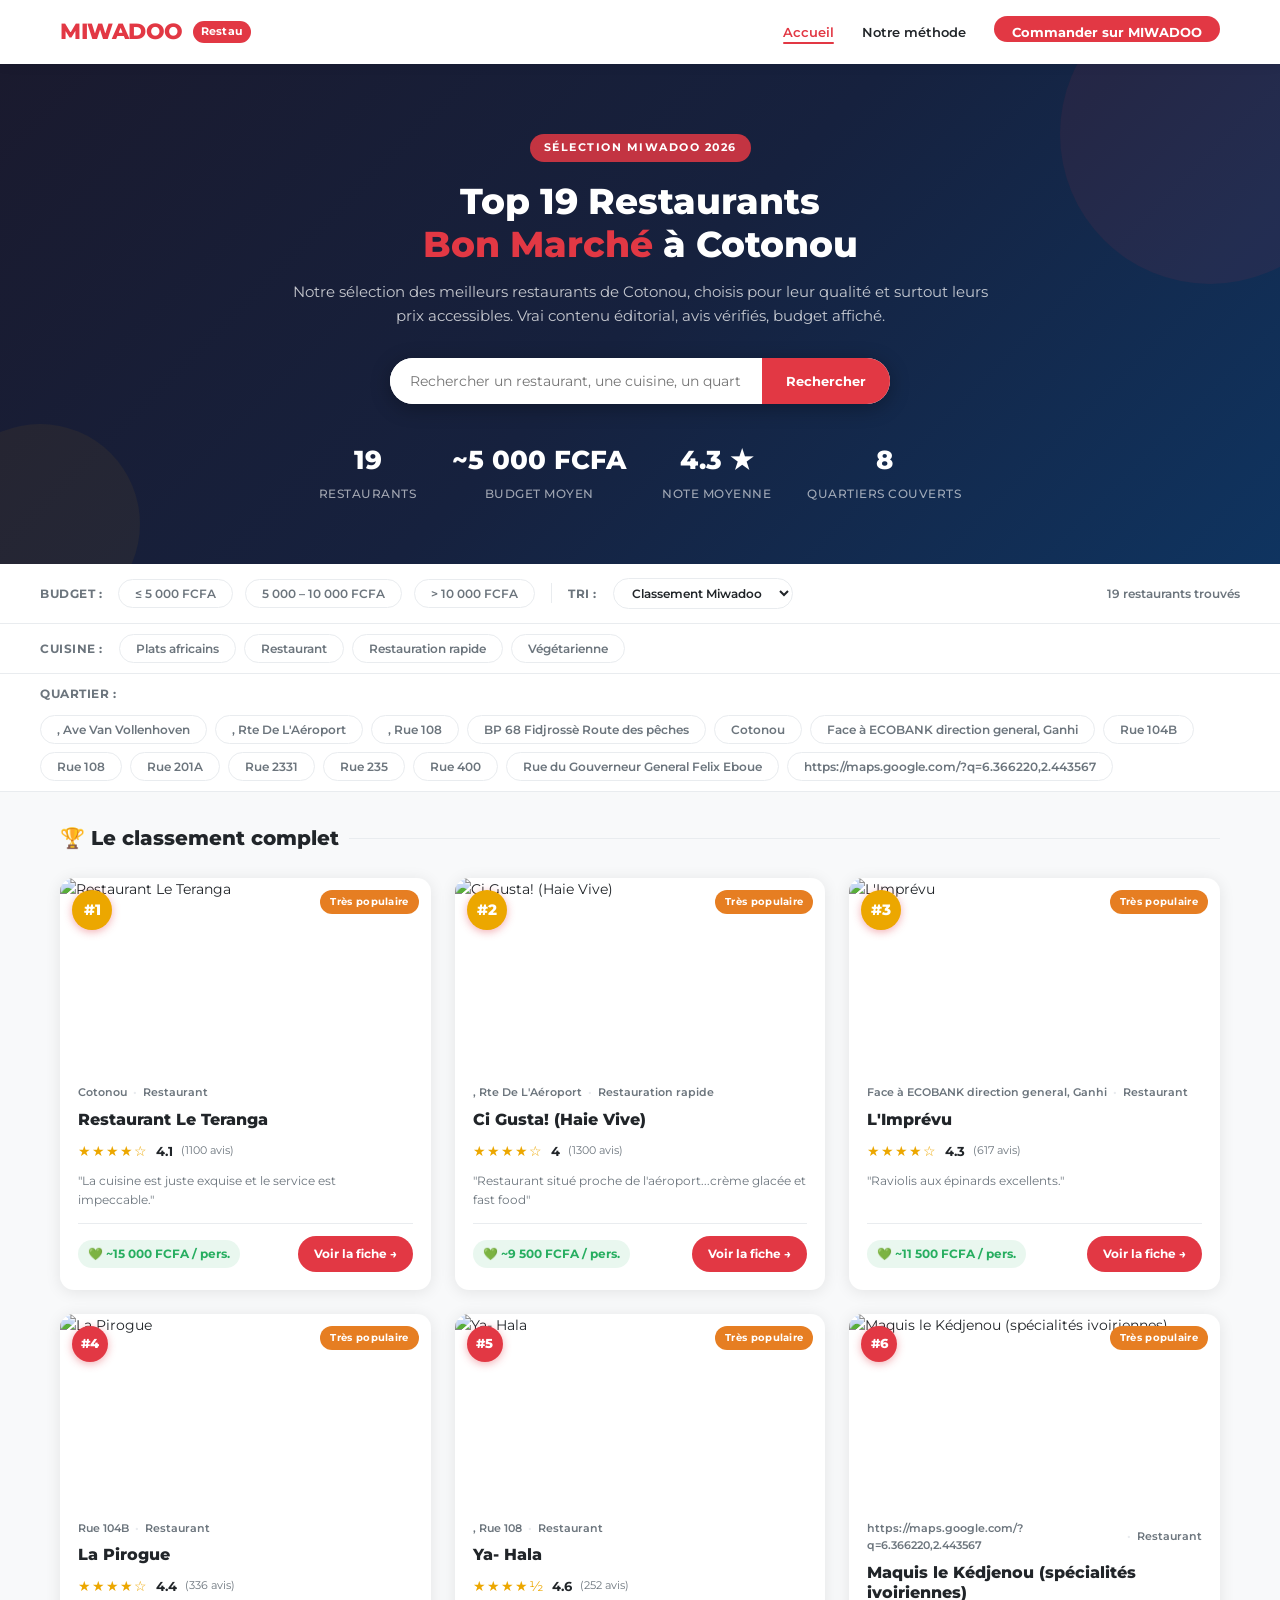
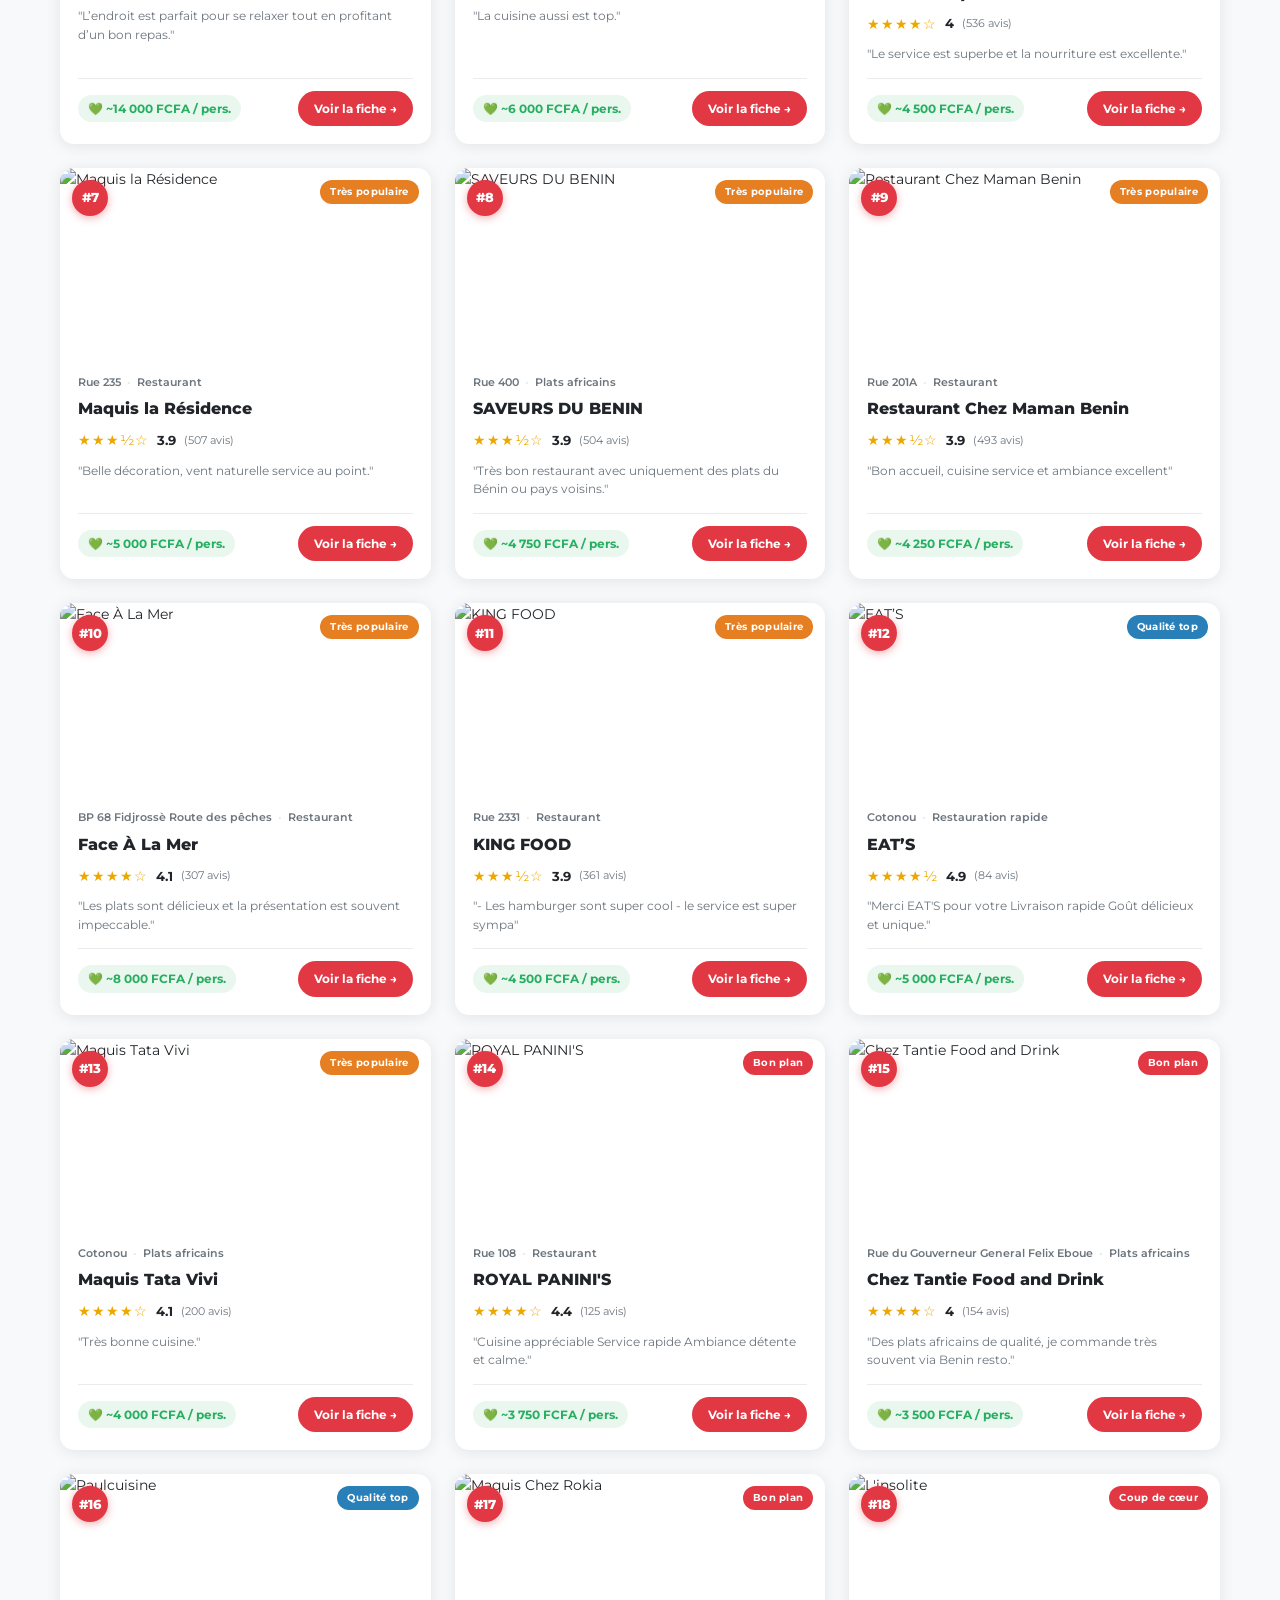
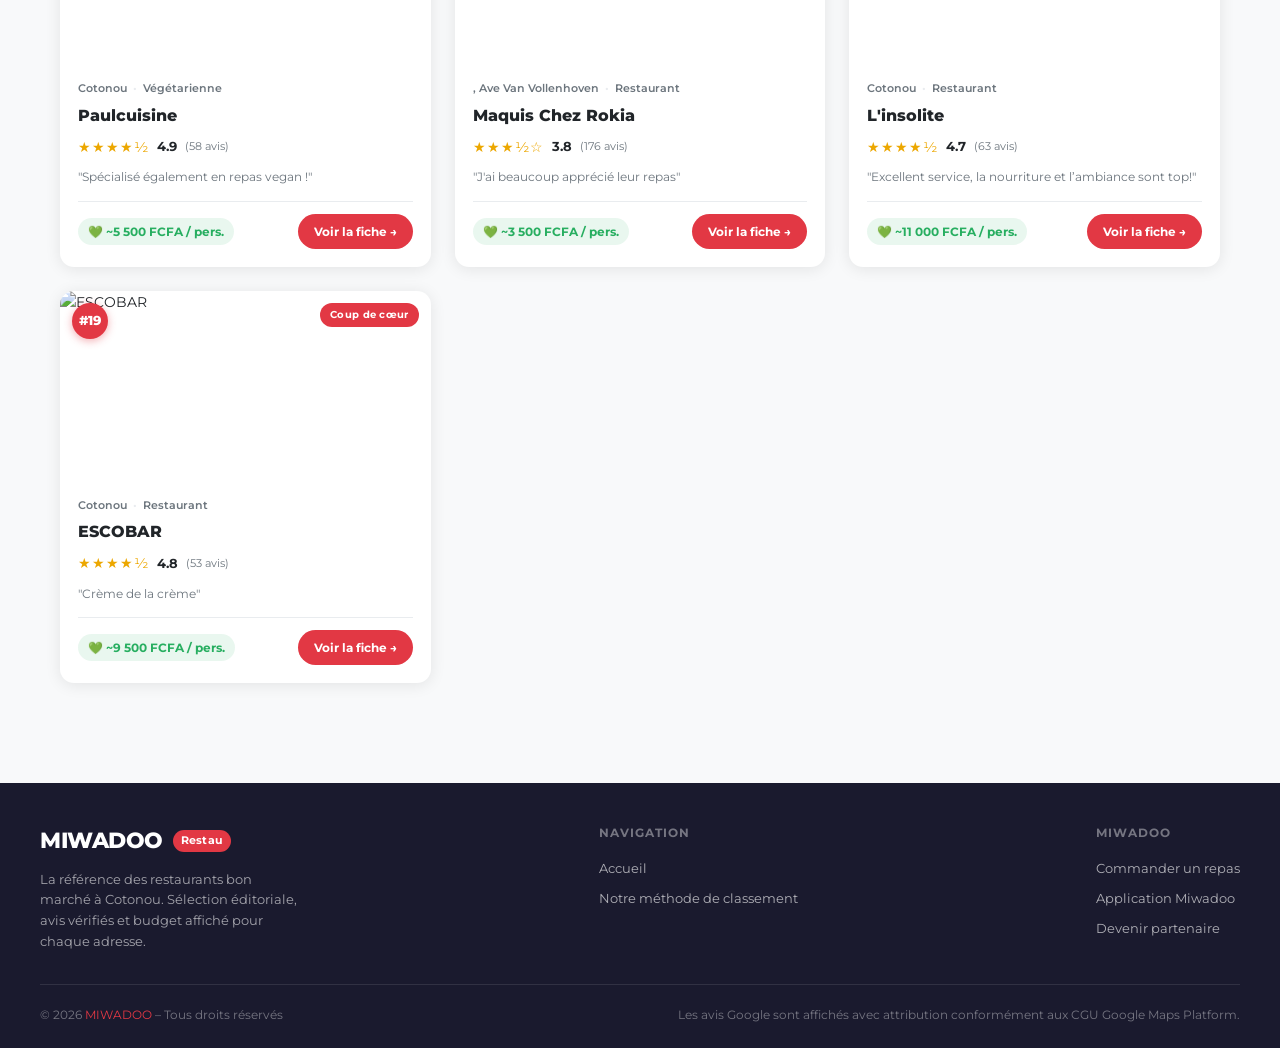
==== index.html @ 13b0bfd0 "Premier commit" ====
﻿<!DOCTYPE html>
<html lang="fr">
<head>
  <meta charset="UTF-8">
  <meta name="viewport" content="width=device-width, initial-scale=1.0">
  <title>Top 19 Restaurants Bon Marché Cotonou | MIWADOO</title>
  <meta name="description" content="Découvrez les 19 meilleurs restaurants de Cotonou sélectionnés par Miwadoo pour leur rapport qualité-prix exceptionnel. Fiches détaillées, avis et budget affiché.">
  <link rel="stylesheet" href="assets/css/style.css">
  <link rel="icon" href="https://www.miwadoo.com/img/icons/miadoo.png" type="image/png">
</head>
<body>

<!-- ======= HEADER ======= -->
<header class="site-header">
  <div class="header-inner">
    <a href="index.html" class="logo">
      MIWADOO
      <span class="logo-badge">Restau</span>
    </a>

    <nav>
      <ul class="nav-links" id="nav-links">
        <li><a href="index.html" class="active">Accueil</a></li>
        <li><a href="methode.html">Notre méthode</a></li>
        <li><a href="https://www.miwadoo.com" target="_blank" class="nav-cta">Commander sur MIWADOO</a></li>
      </ul>
    </nav>

    <button class="burger" id="burger-btn" aria-label="Menu">
      <span></span><span></span><span></span>
    </button>
  </div>
</header>

<!-- ======= HERO ======= -->
<section class="hero">
  <div class="hero-content">
    <div class="hero-tag">Sélection Miwadoo 2026</div>
    <h1>Top 19 Restaurants<br><span>Bon Marché</span> à Cotonou</h1>
    <p>Notre sélection des meilleurs restaurants de Cotonou, choisis pour leur qualité et surtout leurs prix accessibles. Vrai contenu éditorial, avis vérifiés, budget affiché.</p>

    <div class="hero-search">
      <input type="text" id="search-input" placeholder="Rechercher un restaurant, une cuisine, un quartier…">
      <button type="button">Rechercher</button>
    </div>

    <div class="hero-stats">
      <div class="hero-stat">
        <strong>19</strong>
        <span>Restaurants</span>
      </div>
      <div class="hero-stat">
        <strong>~5 000 FCFA</strong>
        <span>Budget moyen</span>
      </div>
      <div class="hero-stat">
        <strong>4.3 ★</strong>
        <span>Note moyenne</span>
      </div>
      <div class="hero-stat">
        <strong>8</strong>
        <span>Quartiers couverts</span>
      </div>
    </div>
  </div>
</section>

<!-- ======= FILTERS ======= -->
<div class="filters-bar">
  <div class="filters-inner">
    <span class="filter-label">Budget :</span>
    <button class="filter-btn" data-budget="low">≤ 5 000 FCFA</button>
    <button class="filter-btn" data-budget="mid">5 000 – 10 000 FCFA</button>
    <button class="filter-btn" data-budget="high">> 10 000 FCFA</button>

    <div style="width:1px;height:20px;background:var(--border);margin:0 4px"></div>

    <span class="filter-label">Tri :</span>
    <select class="filter-select" id="sort-select">
      <option value="rank">Classement Miwadoo</option>
      <option value="rating">Note Google</option>
      <option value="score">Score Miwadoo</option>
      <option value="budget">Prix croissant</option>
    </select>

    <span class="filter-count" id="result-count">19 restaurants trouvés</span>
  </div>
</div>

<!-- Cuisine filter row -->
<div class="filters-bar" style="top:calc(64px + 53px);padding:10px 20px">
  <div class="filters-inner">
    <span class="filter-label">Cuisine :</span>
    <div id="filter-cuisine" style="display:flex;gap:8px;flex-wrap:wrap"></div>
  </div>
</div>

<!-- Area filter row -->
<div class="filters-bar" style="top:calc(64px + 53px + 45px);padding:10px 20px">
  <div class="filters-inner">
    <span class="filter-label">Quartier :</span>
    <div id="filter-area" style="display:flex;gap:8px;flex-wrap:wrap"></div>
  </div>
</div>

<!-- ======= LISTING ======= -->
<section class="listing-section" style="padding-top:30px">
  <h2 class="section-title">🏆 Le classement complet</h2>
  <div class="restaurant-grid" id="restaurant-grid">
    <!-- Rendered by JS -->
    <div style="grid-column:1/-1;text-align:center;padding:40px;color:var(--muted)">
      Chargement des restaurants…
    </div>
  </div>
</section>

<!-- ======= FOOTER ======= -->
<footer class="site-footer">
  <div class="footer-inner">
    <div class="footer-brand">
      <div class="logo" style="color:white;margin-bottom:10px">MIWADOO <span class="logo-badge">Restau</span></div>
      <p>La référence des restaurants bon marché à Cotonou. Sélection éditoriale, avis vérifiés et budget affiché pour chaque adresse.</p>
    </div>
    <div class="footer-links">
      <h5>Navigation</h5>
      <ul>
        <li><a href="index.html">Accueil</a></li>
        <li><a href="methode.html">Notre méthode de classement</a></li>
      </ul>
    </div>
    <div class="footer-links">
      <h5>Miwadoo</h5>
      <ul>
        <li><a href="https://www.miwadoo.com" target="_blank">Commander un repas</a></li>
        <li><a href="https://www.miwadoo.com" target="_blank">Application Miwadoo</a></li>
        <li><a href="https://www.miwadoo.com/?open=recruitment" target="_blank">Devenir partenaire</a></li>
      </ul>
    </div>
  </div>
  <div class="footer-bottom">
    <span>© 2026 <a href="https://www.miwadoo.com" target="_blank">MIWADOO</a> – Tous droits réservés</span>
    <span>Les avis Google sont affichés avec attribution conformément aux CGU Google Maps Platform.</span>
  </div>
</footer>

<script src="assets/js/restaurants.js"></script>
<script src="assets/js/listing.js"></script>
</body>
</html>
---- assets/css/style.css ----
/* ===========================
   MIWADOO - Référencement Restau
   Variables & Base
=========================== */
@import url('https://fonts.googleapis.com/css2?family=Montserrat:wght@300;400;500;600;700;800&display=swap');

:root {
  --primary:       #e23844;
  --primary-dark:  #c0272f;
  --primary-light: #fdf0f1;
  --gold:          #eca700;
  --green:         #27ae60;
  --blue:          #2980b9;
  --orange:        #e67e22;
  --purple:        #8e44ad;
  --teal:          #16a085;
  --text:          #212529;
  --muted:         #6c757d;
  --bg:            #f8f9fa;
  --white:         #ffffff;
  --border:        #e9ecef;
  --shadow:        0 2px 16px rgba(0,0,0,0.09);
  --shadow-hover:  0 8px 32px rgba(226,56,68,0.15);
  --radius:        14px;
  --radius-sm:     8px;
}

*, *::before, *::after { box-sizing: border-box; margin: 0; padding: 0; }

body {
  font-family: 'Montserrat', sans-serif;
  font-size: 14px;
  color: var(--text);
  background: var(--bg);
  line-height: 1.6;
}

a { text-decoration: none; color: inherit; }
img { max-width: 100%; display: block; }

/* ===========================
   HEADER / NAV
=========================== */
.site-header {
  background: var(--white);
  box-shadow: 0 2px 10px rgba(0,0,0,0.08);
  position: sticky;
  top: 0;
  z-index: 100;
}

.header-inner {
  max-width: 1200px;
  margin: 0 auto;
  padding: 0 20px;
  height: 64px;
  display: flex;
  align-items: center;
  justify-content: space-between;
}

.logo {
  display: flex;
  align-items: center;
  gap: 10px;
  font-size: 22px;
  font-weight: 800;
  color: var(--primary);
  letter-spacing: -0.5px;
}

.logo-badge {
  background: var(--primary);
  color: white;
  font-size: 11px;
  font-weight: 700;
  padding: 2px 8px;
  border-radius: 20px;
  letter-spacing: 0.3px;
}

.nav-links {
  display: flex;
  align-items: center;
  gap: 28px;
  list-style: none;
}

.nav-links a {
  font-weight: 600;
  font-size: 13px;
  color: var(--text);
  transition: color 0.2s;
  position: relative;
  padding-bottom: 2px;
}

.nav-links a:hover,
.nav-links a.active {
  color: var(--primary);
}

.nav-links a.active::after {
  content: '';
  position: absolute;
  bottom: -2px;
  left: 0; right: 0;
  height: 2px;
  background: var(--primary);
  border-radius: 2px;
}

.nav-cta {
  background: var(--primary);
  color: white !important;
  padding: 8px 18px;
  border-radius: 20px;
  font-weight: 700 !important;
  font-size: 13px;
  transition: background 0.2s, transform 0.1s !important;
}

.nav-cta:hover {
  background: var(--primary-dark) !important;
  color: white !important;
  transform: translateY(-1px);
}

.nav-cta::after { display: none !important; }

/* Mobile hamburger */
.burger {
  display: none;
  flex-direction: column;
  gap: 5px;
  cursor: pointer;
  background: none;
  border: none;
  padding: 4px;
}

.burger span {
  display: block;
  width: 24px;
  height: 2px;
  background: var(--text);
  border-radius: 2px;
  transition: all 0.3s;
}

/* ===========================
   HERO - PAGE LISTING
=========================== */
.hero {
  background: linear-gradient(135deg, #1a1a2e 0%, #16213e 50%, #0f3460 100%);
  color: white;
  padding: 70px 20px 60px;
  text-align: center;
  position: relative;
  overflow: hidden;
}

.hero::before {
  content: '';
  position: absolute;
  top: -80px; right: -80px;
  width: 300px; height: 300px;
  background: var(--primary);
  border-radius: 50%;
  opacity: 0.08;
}

.hero::after {
  content: '';
  position: absolute;
  bottom: -60px; left: -60px;
  width: 200px; height: 200px;
  background: var(--gold);
  border-radius: 50%;
  opacity: 0.06;
}

.hero-content { position: relative; z-index: 1; max-width: 700px; margin: 0 auto; }

.hero-tag {
  display: inline-block;
  background: rgba(226,56,68,0.85);
  color: white;
  font-size: 11px;
  font-weight: 700;
  letter-spacing: 1.5px;
  text-transform: uppercase;
  padding: 5px 14px;
  border-radius: 20px;
  margin-bottom: 18px;
}

.hero h1 {
  font-size: 36px;
  font-weight: 800;
  line-height: 1.2;
  margin-bottom: 14px;
}

.hero h1 span { color: var(--primary); }

.hero p {
  font-size: 15px;
  color: rgba(255,255,255,0.75);
  margin-bottom: 30px;
  font-weight: 400;
}

.hero-search {
  display: flex;
  max-width: 500px;
  margin: 0 auto;
  background: white;
  border-radius: 50px;
  overflow: hidden;
  box-shadow: 0 4px 20px rgba(0,0,0,0.3);
}

.hero-search input {
  flex: 1;
  border: none;
  outline: none;
  padding: 14px 20px;
  font-family: 'Montserrat', sans-serif;
  font-size: 14px;
  color: var(--text);
}

.hero-search button {
  background: var(--primary);
  color: white;
  border: none;
  padding: 14px 24px;
  font-family: 'Montserrat', sans-serif;
  font-weight: 700;
  font-size: 13px;
  cursor: pointer;
  transition: background 0.2s;
}

.hero-search button:hover { background: var(--primary-dark); }

.hero-stats {
  display: flex;
  justify-content: center;
  gap: 36px;
  margin-top: 36px;
  flex-wrap: wrap;
}

.hero-stat strong {
  display: block;
  font-size: 26px;
  font-weight: 800;
  color: white;
}

.hero-stat span {
  font-size: 12px;
  color: rgba(255,255,255,0.6);
  font-weight: 500;
  text-transform: uppercase;
  letter-spacing: 0.5px;
}

/* ===========================
   FILTERS
=========================== */
.filters-bar {
  background: white;
  border-bottom: 1px solid var(--border);
  padding: 14px 20px;
  position: sticky;
  top: 64px;
  z-index: 90;
}

.filters-inner {
  max-width: 1200px;
  margin: 0 auto;
  display: flex;
  align-items: center;
  gap: 12px;
  flex-wrap: wrap;
}

.filter-label {
  font-size: 12px;
  font-weight: 700;
  color: var(--muted);
  text-transform: uppercase;
  letter-spacing: 0.5px;
  margin-right: 4px;
}

.filter-btn {
  padding: 6px 16px;
  border: 1.5px solid var(--border);
  border-radius: 20px;
  background: white;
  font-family: 'Montserrat', sans-serif;
  font-size: 12px;
  font-weight: 600;
  color: var(--muted);
  cursor: pointer;
  transition: all 0.2s;
  white-space: nowrap;
}

.filter-btn:hover,
.filter-btn.active {
  border-color: var(--primary);
  color: var(--primary);
  background: var(--primary-light);
}

.filter-select {
  padding: 6px 14px;
  border: 1.5px solid var(--border);
  border-radius: 20px;
  background: white;
  font-family: 'Montserrat', sans-serif;
  font-size: 12px;
  font-weight: 600;
  color: var(--text);
  cursor: pointer;
  outline: none;
  transition: border-color 0.2s;
}

.filter-select:focus { border-color: var(--primary); }

.filter-count {
  margin-left: auto;
  font-size: 12px;
  font-weight: 600;
  color: var(--muted);
}

/* ===========================
   RESTAURANT GRID
=========================== */
.listing-section {
  max-width: 1200px;
  margin: 0 auto;
  padding: 40px 20px;
}

.section-title {
  font-size: 20px;
  font-weight: 800;
  margin-bottom: 24px;
  display: flex;
  align-items: center;
  gap: 10px;
}

.section-title::after {
  content: '';
  flex: 1;
  height: 1px;
  background: var(--border);
}

.restaurant-grid {
  display: grid;
  grid-template-columns: repeat(3, 1fr);
  gap: 24px;
}

/* ===========================
   RESTAURANT CARD
=========================== */
.restaurant-card {
  background: var(--white);
  border-radius: var(--radius);
  box-shadow: var(--shadow);
  overflow: hidden;
  transition: transform 0.25s ease, box-shadow 0.25s ease;
  cursor: pointer;
  position: relative;
  display: flex;
  flex-direction: column;
}

.restaurant-card:hover {
  transform: translateY(-5px);
  box-shadow: var(--shadow-hover);
}

.card-image-wrap {
  position: relative;
  height: 190px;
  overflow: hidden;
}

.card-image-wrap img {
  width: 100%;
  height: 100%;
  object-fit: cover;
  transition: transform 0.4s ease;
}

.restaurant-card:hover .card-image-wrap img {
  transform: scale(1.05);
}

.rank-badge {
  position: absolute;
  top: 12px;
  left: 12px;
  width: 36px;
  height: 36px;
  background: var(--primary);
  color: white;
  border-radius: 50%;
  display: flex;
  align-items: center;
  justify-content: center;
  font-size: 13px;
  font-weight: 800;
  box-shadow: 0 2px 8px rgba(226,56,68,0.4);
  z-index: 2;
}

.rank-badge.top3 {
  background: var(--gold);
  width: 40px;
  height: 40px;
  font-size: 15px;
}

.card-badge {
  position: absolute;
  top: 12px;
  right: 12px;
  padding: 4px 10px;
  border-radius: 20px;
  font-size: 10px;
  font-weight: 700;
  color: white;
  letter-spacing: 0.3px;
  z-index: 2;
}

.card-body {
  padding: 16px 18px 18px;
  flex: 1;
  display: flex;
  flex-direction: column;
}

.card-meta {
  display: flex;
  align-items: center;
  gap: 6px;
  font-size: 11px;
  color: var(--muted);
  font-weight: 600;
  margin-bottom: 8px;
}

.card-meta .dot { color: var(--border); }

.card-name {
  font-size: 16px;
  font-weight: 800;
  color: var(--text);
  margin-bottom: 10px;
  line-height: 1.25;
}

.card-rating {
  display: flex;
  align-items: center;
  gap: 8px;
  margin-bottom: 10px;
}

.stars {
  color: var(--gold);
  font-size: 14px;
  letter-spacing: 1px;
}

.rating-value {
  font-size: 13px;
  font-weight: 700;
  color: var(--text);
}

.rating-count {
  font-size: 11px;
  color: var(--muted);
}

.card-summary {
  font-size: 12px;
  color: var(--muted);
  line-height: 1.55;
  margin-bottom: 14px;
  flex: 1;
  display: -webkit-box;
  -webkit-line-clamp: 2;
  -webkit-box-orient: vertical;
  overflow: hidden;
}

.card-footer {
  display: flex;
  align-items: center;
  justify-content: space-between;
  padding-top: 12px;
  border-top: 1px solid var(--border);
  margin-top: auto;
}

.price-label {
  font-size: 12px;
  font-weight: 700;
  color: var(--green);
  background: rgba(39,174,96,0.1);
  padding: 4px 10px;
  border-radius: 20px;
}

.btn-detail {
  background: var(--primary);
  color: white;
  padding: 8px 16px;
  border-radius: 20px;
  font-size: 12px;
  font-weight: 700;
  transition: background 0.2s, transform 0.1s;
  display: inline-flex;
  align-items: center;
  gap: 5px;
}

.btn-detail:hover {
  background: var(--primary-dark);
  color: white;
  transform: scale(1.03);
}

.miwadoo-score-mini {
  display: flex;
  align-items: center;
  gap: 4px;
  font-size: 11px;
  font-weight: 700;
  color: var(--primary);
}

.miwadoo-score-mini .score-num {
  font-size: 15px;
  font-weight: 800;
}

/* ===========================
   DETAIL PAGE - HERO
=========================== */
.detail-hero {
  position: relative;
  height: 400px;
  overflow: hidden;
}

.detail-hero img {
  width: 100%;
  height: 100%;
  object-fit: cover;
}

.detail-hero-overlay {
  position: absolute;
  inset: 0;
  background: linear-gradient(to top, rgba(0,0,0,0.85) 0%, rgba(0,0,0,0.2) 60%, transparent 100%);
}

.detail-hero-content {
  position: absolute;
  bottom: 0;
  left: 0;
  right: 0;
  padding: 32px 32px 28px;
  color: white;
}

.detail-hero-content .breadcrumb {
  font-size: 12px;
  color: rgba(255,255,255,0.7);
  margin-bottom: 10px;
  display: flex;
  align-items: center;
  gap: 6px;
}

.detail-hero-content .breadcrumb a { color: rgba(255,255,255,0.7); }
.detail-hero-content .breadcrumb a:hover { color: white; }

.detail-rank-badge {
  display: inline-flex;
  align-items: center;
  gap: 6px;
  background: var(--primary);
  color: white;
  padding: 5px 14px;
  border-radius: 20px;
  font-size: 13px;
  font-weight: 700;
  margin-bottom: 12px;
}

.detail-name {
  font-size: 34px;
  font-weight: 800;
  line-height: 1.15;
  margin-bottom: 14px;
}

.detail-hero-meta {
  display: flex;
  align-items: center;
  flex-wrap: wrap;
  gap: 16px;
}

.detail-hero-meta .stars {
  font-size: 18px;
}

.detail-hero-meta .rating-value {
  font-size: 15px;
  color: white;
}

.detail-hero-meta .rating-count {
  color: rgba(255,255,255,0.7);
}

.detail-cuisine-tag {
  background: rgba(255,255,255,0.2);
  color: white;
  padding: 4px 12px;
  border-radius: 20px;
  font-size: 12px;
  font-weight: 600;
}

/* ===========================
   DETAIL PAGE - LAYOUT
=========================== */
.detail-layout {
  max-width: 1100px;
  margin: 0 auto;
  padding: 36px 20px;
  display: grid;
  grid-template-columns: 1fr 320px;
  gap: 32px;
  align-items: start;
}

.detail-main { min-width: 0; }
.detail-sidebar { min-width: 0; }

.detail-section {
  background: white;
  border-radius: var(--radius);
  padding: 24px 28px;
  box-shadow: var(--shadow);
  margin-bottom: 20px;
}

.detail-section h3 {
  font-size: 16px;
  font-weight: 800;
  margin-bottom: 16px;
  display: flex;
  align-items: center;
  gap: 8px;
  color: var(--text);
}

.detail-section h3 .icon {
  width: 28px;
  height: 28px;
  background: var(--primary-light);
  border-radius: 8px;
  display: flex;
  align-items: center;
  justify-content: center;
  font-size: 14px;
  color: var(--primary);
}

.editorial-summary {
  font-size: 15px;
  line-height: 1.7;
  color: var(--text);
}

.strengths-list {
  list-style: none;
  display: flex;
  flex-direction: column;
  gap: 10px;
}

.strengths-list li {
  display: flex;
  align-items: flex-start;
  gap: 10px;
  font-size: 14px;
}

.strengths-list li .check {
  width: 20px;
  height: 20px;
  border-radius: 50%;
  background: rgba(39,174,96,0.15);
  color: var(--green);
  display: flex;
  align-items: center;
  justify-content: center;
  font-size: 11px;
  font-weight: 700;
  flex-shrink: 0;
  margin-top: 2px;
}

.weaknesses-list {
  list-style: none;
  display: flex;
  flex-direction: column;
  gap: 10px;
}

.weaknesses-list li {
  display: flex;
  align-items: flex-start;
  gap: 10px;
  font-size: 14px;
  color: var(--muted);
}

.weaknesses-list li .warn {
  width: 20px;
  height: 20px;
  border-radius: 50%;
  background: rgba(230,126,34,0.15);
  color: var(--orange);
  display: flex;
  align-items: center;
  justify-content: center;
  font-size: 11px;
  font-weight: 700;
  flex-shrink: 0;
  margin-top: 2px;
}

.dishes-list {
  display: flex;
  flex-wrap: wrap;
  gap: 8px;
}

.dish-tag {
  background: var(--primary-light);
  color: var(--primary);
  padding: 6px 14px;
  border-radius: 20px;
  font-size: 12px;
  font-weight: 600;
  border: 1px solid rgba(226,56,68,0.2);
}

/* ===========================
   REVIEWS
=========================== */
.reviews-list {
  display: flex;
  flex-direction: column;
  gap: 18px;
}

.review-item {
  padding-bottom: 18px;
  border-bottom: 1px solid var(--border);
}

.review-item:last-child {
  border-bottom: none;
  padding-bottom: 0;
}

.review-header {
  display: flex;
  align-items: center;
  justify-content: space-between;
  margin-bottom: 8px;
}

.review-author {
  display: flex;
  align-items: center;
  gap: 10px;
}

.review-avatar {
  width: 36px;
  height: 36px;
  border-radius: 50%;
  background: linear-gradient(135deg, var(--primary), var(--primary-dark));
  color: white;
  display: flex;
  align-items: center;
  justify-content: center;
  font-size: 14px;
  font-weight: 700;
  flex-shrink: 0;
}

.review-name {
  font-size: 13px;
  font-weight: 700;
}

.review-date {
  font-size: 11px;
  color: var(--muted);
}

.review-stars { font-size: 13px; color: var(--gold); letter-spacing: 1px; }
.review-text { font-size: 13px; color: var(--muted); line-height: 1.55; margin-top: 6px; }

/* Google attribution */
.google-badge {
  display: inline-flex;
  align-items: center;
  gap: 5px;
  font-size: 11px;
  color: var(--muted);
  margin-top: 16px;
  padding: 5px 10px;
  border: 1px solid var(--border);
  border-radius: 6px;
}

/* ===========================
   SIDEBAR
=========================== */
.sidebar-card {
  background: white;
  border-radius: var(--radius);
  padding: 22px;
  box-shadow: var(--shadow);
  margin-bottom: 18px;
}

.sidebar-card h4 {
  font-size: 13px;
  font-weight: 800;
  margin-bottom: 14px;
  text-transform: uppercase;
  letter-spacing: 0.5px;
  color: var(--muted);
}

/* Score Circle */
.score-circle-wrap {
  display: flex;
  flex-direction: column;
  align-items: center;
  margin-bottom: 16px;
}

.score-circle {
  width: 100px;
  height: 100px;
  border-radius: 50%;
  background: conic-gradient(var(--primary) calc(var(--pct) * 1%), var(--bg) 0);
  display: flex;
  align-items: center;
  justify-content: center;
  position: relative;
  margin-bottom: 10px;
}

.score-circle::before {
  content: '';
  position: absolute;
  inset: 12px;
  background: white;
  border-radius: 50%;
}

.score-inner {
  position: relative;
  z-index: 1;
  text-align: center;
}

.score-number {
  font-size: 24px;
  font-weight: 800;
  color: var(--primary);
  line-height: 1;
}

.score-label {
  font-size: 9px;
  text-transform: uppercase;
  letter-spacing: 0.5px;
  color: var(--muted);
  font-weight: 700;
}

.score-desc {
  font-size: 12px;
  color: var(--muted);
  text-align: center;
  line-height: 1.5;
}

/* Info rows */
.info-row {
  display: flex;
  align-items: flex-start;
  gap: 12px;
  padding: 10px 0;
  border-bottom: 1px solid var(--border);
  font-size: 13px;
}

.info-row:last-child { border-bottom: none; }

.info-row .info-icon {
  font-size: 16px;
  min-width: 24px;
  text-align: center;
  color: var(--primary);
  margin-top: 1px;
}

.info-row .info-content strong {
  display: block;
  font-size: 12px;
  font-weight: 700;
  color: var(--muted);
  text-transform: uppercase;
  letter-spacing: 0.4px;
  margin-bottom: 2px;
}

/* Tags */
.tags-list {
  display: flex;
  flex-wrap: wrap;
  gap: 7px;
}

.tag {
  background: var(--bg);
  color: var(--muted);
  border: 1px solid var(--border);
  padding: 4px 12px;
  border-radius: 20px;
  font-size: 11px;
  font-weight: 600;
}

/* CTA sidebar */
.sidebar-cta {
  background: linear-gradient(135deg, var(--primary), var(--primary-dark));
  color: white;
  border-radius: var(--radius);
  padding: 22px;
  text-align: center;
}

.sidebar-cta h4 {
  font-size: 15px;
  font-weight: 800;
  margin-bottom: 8px;
  color: white;
}

.sidebar-cta p {
  font-size: 12px;
  color: rgba(255,255,255,0.8);
  margin-bottom: 16px;
  line-height: 1.5;
}

.btn-cta-white {
  display: block;
  background: white;
  color: var(--primary);
  padding: 12px 20px;
  border-radius: 25px;
  font-size: 13px;
  font-weight: 800;
  transition: transform 0.2s, box-shadow 0.2s;
}

.btn-cta-white:hover {
  transform: scale(1.03);
  box-shadow: 0 4px 16px rgba(0,0,0,0.2);
  color: var(--primary-dark);
}

.btn-maps {
  display: flex;
  align-items: center;
  justify-content: center;
  gap: 7px;
  background: var(--bg);
  color: var(--text);
  border: 1.5px solid var(--border);
  padding: 10px 16px;
  border-radius: 25px;
  font-size: 12px;
  font-weight: 700;
  margin-top: 10px;
  transition: border-color 0.2s;
  text-align: center;
}

.btn-maps:hover { border-color: var(--primary); color: var(--primary); }

/* ===========================
   RELATED RESTAURANTS
=========================== */
.related-section {
  max-width: 1100px;
  margin: 0 auto 60px;
  padding: 0 20px;
}

.related-section h2 {
  font-size: 20px;
  font-weight: 800;
  margin-bottom: 24px;
}

.related-grid {
  display: grid;
  grid-template-columns: repeat(3, 1fr);
  gap: 20px;
}

/* ===========================
   MÉTHODE PAGE
=========================== */
.methode-hero {
  background: linear-gradient(135deg, #1a1a2e, #0f3460);
  color: white;
  padding: 60px 20px 50px;
  text-align: center;
}

.methode-hero h1 {
  font-size: 32px;
  font-weight: 800;
  margin-bottom: 12px;
}

.methode-hero p {
  font-size: 15px;
  color: rgba(255,255,255,0.75);
  max-width: 560px;
  margin: 0 auto;
}

.methode-content {
  max-width: 820px;
  margin: 0 auto;
  padding: 48px 20px;
}

.criteria-grid {
  display: grid;
  grid-template-columns: repeat(2, 1fr);
  gap: 20px;
  margin: 32px 0;
}

.criteria-card {
  background: white;
  border-radius: var(--radius);
  padding: 24px;
  box-shadow: var(--shadow);
  display: flex;
  align-items: flex-start;
  gap: 16px;
}

.criteria-icon {
  width: 48px;
  height: 48px;
  border-radius: 12px;
  background: var(--primary-light);
  display: flex;
  align-items: center;
  justify-content: center;
  font-size: 22px;
  flex-shrink: 0;
}

.criteria-text h4 {
  font-size: 15px;
  font-weight: 800;
  margin-bottom: 4px;
}

.criteria-text p {
  font-size: 13px;
  color: var(--muted);
  line-height: 1.5;
}

.criteria-pct {
  font-size: 22px;
  font-weight: 800;
  color: var(--primary);
  margin-left: auto;
  padding-left: 12px;
}

/* ===========================
   FOOTER
=========================== */
.site-footer {
  background: #1a1a2e;
  color: rgba(255,255,255,0.75);
  padding: 40px 20px 24px;
  margin-top: 60px;
}

.footer-inner {
  max-width: 1200px;
  margin: 0 auto;
  display: flex;
  align-items: flex-start;
  justify-content: space-between;
  gap: 32px;
  flex-wrap: wrap;
  margin-bottom: 32px;
}

.footer-brand .logo {
  color: white;
  margin-bottom: 10px;
}

.footer-brand p {
  font-size: 13px;
  line-height: 1.6;
  max-width: 260px;
  color: rgba(255,255,255,0.6);
}

.footer-links h5 {
  font-size: 12px;
  font-weight: 700;
  text-transform: uppercase;
  letter-spacing: 1px;
  color: rgba(255,255,255,0.4);
  margin-bottom: 14px;
}

.footer-links ul {
  list-style: none;
  display: flex;
  flex-direction: column;
  gap: 8px;
}

.footer-links a {
  font-size: 13px;
  color: rgba(255,255,255,0.65);
  transition: color 0.2s;
}

.footer-links a:hover { color: white; }

.footer-bottom {
  max-width: 1200px;
  margin: 0 auto;
  padding-top: 20px;
  border-top: 1px solid rgba(255,255,255,0.1);
  display: flex;
  align-items: center;
  justify-content: space-between;
  font-size: 12px;
  color: rgba(255,255,255,0.4);
}

.footer-bottom a { color: var(--primary); }

/* ===========================
   EMPTY STATE
=========================== */
.empty-state {
  text-align: center;
  padding: 60px 20px;
  color: var(--muted);
}

.empty-state .empty-icon { font-size: 48px; margin-bottom: 16px; }
.empty-state h3 { font-size: 18px; font-weight: 700; margin-bottom: 8px; color: var(--text); }
.empty-state p { font-size: 14px; }

/* ===========================
   RESPONSIVE
=========================== */
@media (max-width: 1024px) {
  .restaurant-grid { grid-template-columns: repeat(2, 1fr); }
  .detail-layout { grid-template-columns: 1fr; }
  .detail-sidebar { display: grid; grid-template-columns: repeat(2, 1fr); gap: 16px; }
  .related-grid { grid-template-columns: repeat(2, 1fr); }
  .criteria-grid { grid-template-columns: 1fr; }
}

@media (max-width: 768px) {
  .nav-links { display: none; flex-direction: column; position: absolute; top: 64px; left: 0; right: 0; background: white; padding: 20px; box-shadow: 0 10px 20px rgba(0,0,0,0.1); gap: 16px; }
  .nav-links.open { display: flex; }
  .burger { display: flex; }
  .hero h1 { font-size: 26px; }
  .hero-stats { gap: 20px; }
  .restaurant-grid { grid-template-columns: 1fr; }
  .filters-inner { gap: 8px; }
  .filter-count { display: none; }
  .detail-hero { height: 280px; }
  .detail-name { font-size: 24px; }
  .detail-sidebar { grid-template-columns: 1fr; }
  .related-grid { grid-template-columns: 1fr; }
  .footer-inner { flex-direction: column; gap: 28px; }
  .footer-bottom { flex-direction: column; gap: 6px; text-align: center; }
}

@media (max-width: 480px) {
  .hero { padding: 50px 16px 40px; }
  .hero h1 { font-size: 22px; }
  .hero-search { flex-direction: column; border-radius: var(--radius); }
  .hero-search input { border-radius: var(--radius) var(--radius) 0 0; }
  .hero-search button { border-radius: 0 0 var(--radius) var(--radius); }
  .detail-hero-content { padding: 20px; }
  .detail-layout { padding: 20px 16px; }
}
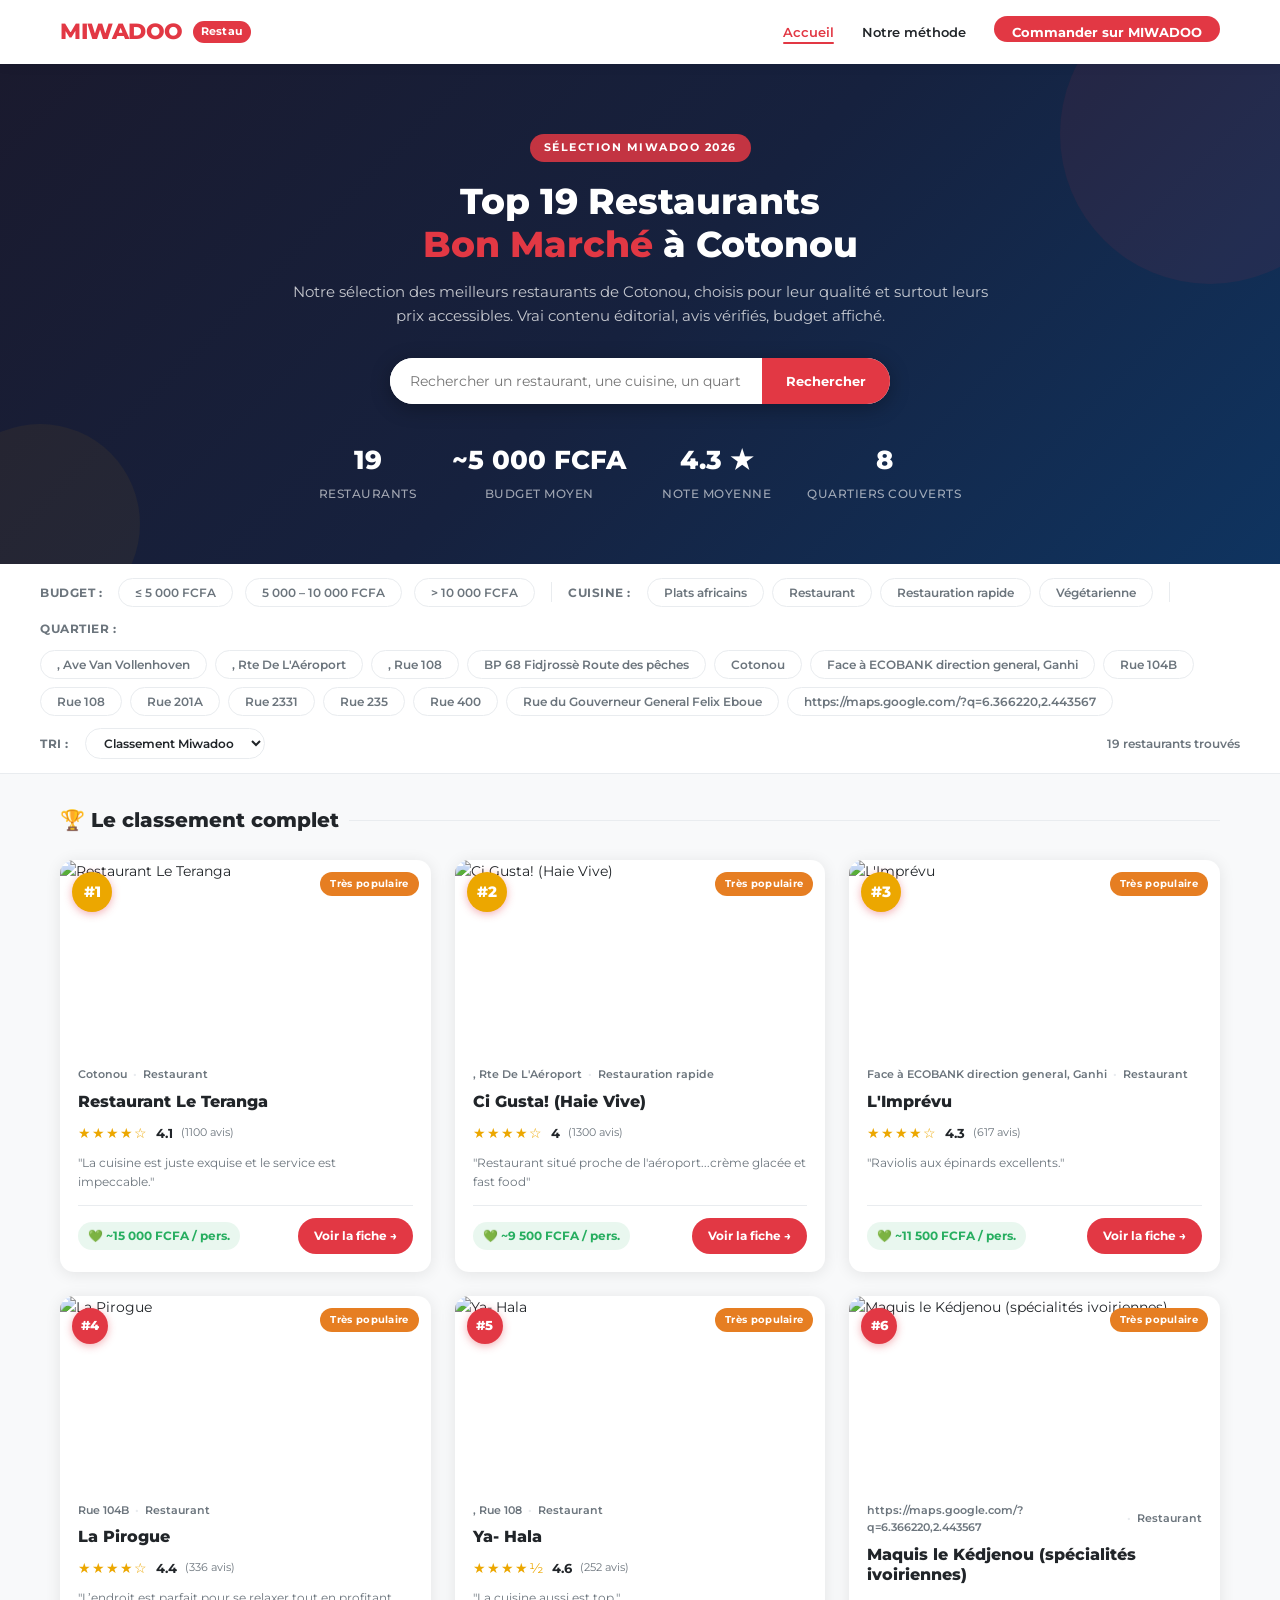
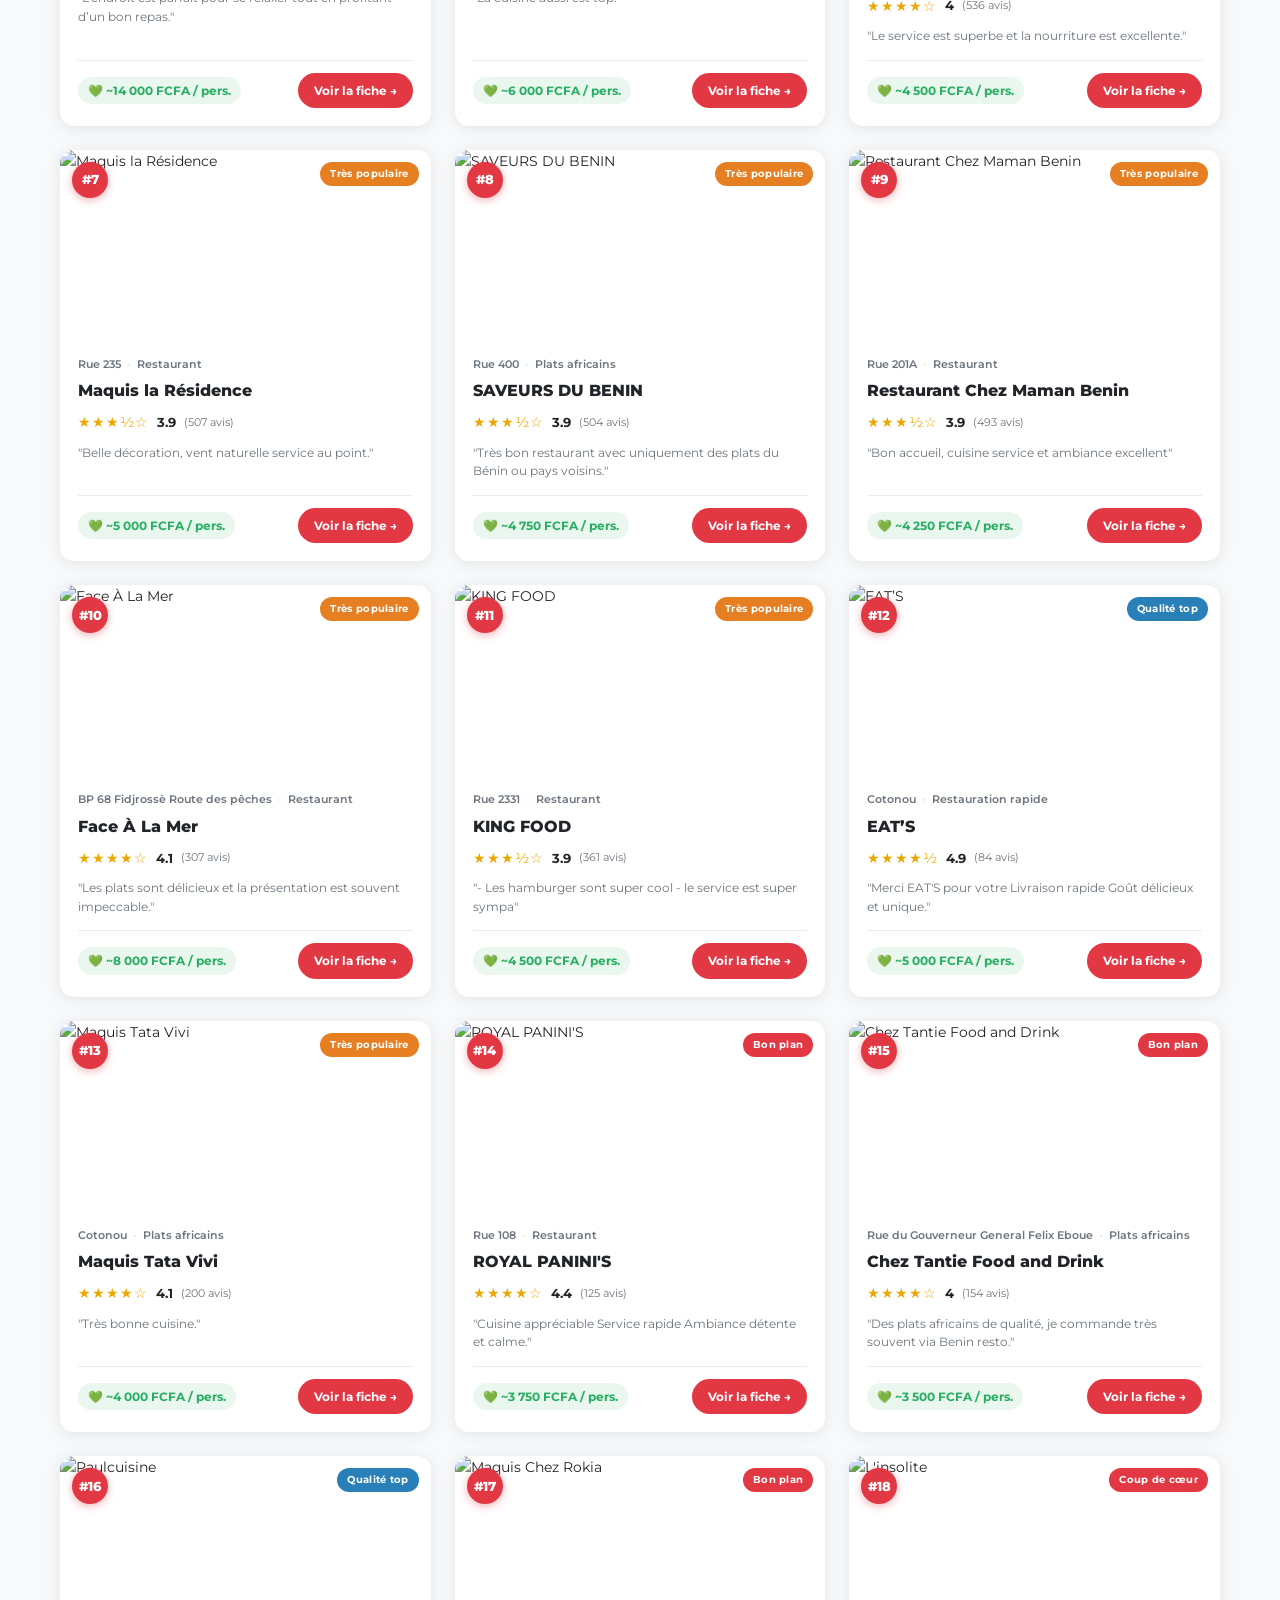
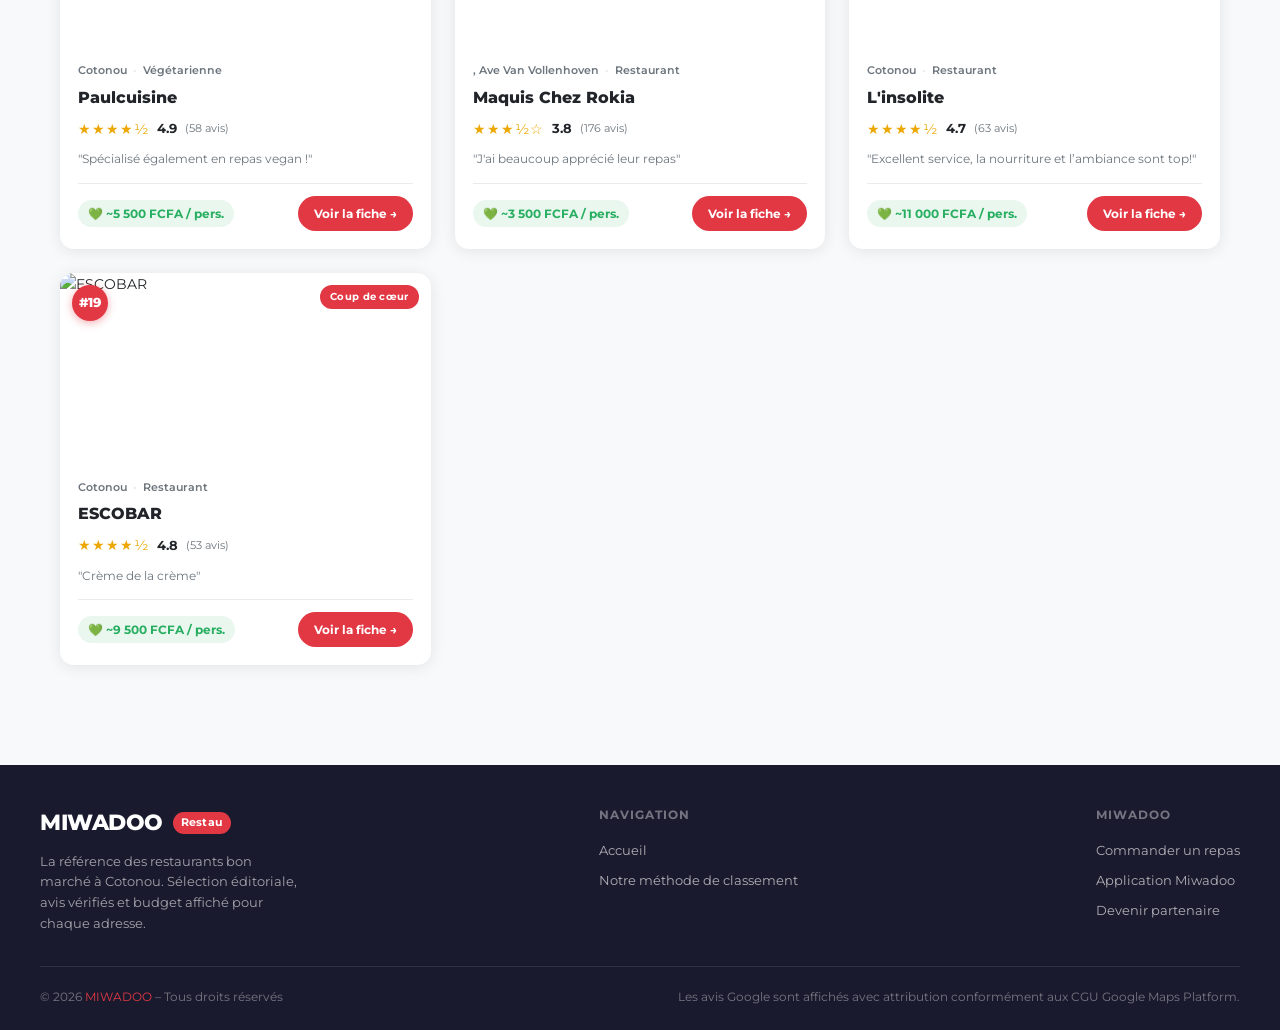
==== commit 29ed5096: "barre des filtres" ====
--- a/index.html
+++ b/index.html
@@ -68,38 +68,38 @@
 <!-- ======= FILTERS ======= -->
 <div class="filters-bar">
   <div class="filters-inner">
-    <span class="filter-label">Budget :</span>
-    <button class="filter-btn" data-budget="low">≤ 5 000 FCFA</button>
-    <button class="filter-btn" data-budget="mid">5 000 – 10 000 FCFA</button>
-    <button class="filter-btn" data-budget="high">> 10 000 FCFA</button>
+    <div class="filter-group">
+      <span class="filter-label">Budget :</span>
+      <button class="filter-btn" data-budget="low">≤ 5 000 FCFA</button>
+      <button class="filter-btn" data-budget="mid">5 000 – 10 000 FCFA</button>
+      <button class="filter-btn" data-budget="high">> 10 000 FCFA</button>
+    </div>
 
-    <div style="width:1px;height:20px;background:var(--border);margin:0 4px"></div>
+    <div class="filter-divider"></div>
 
-    <span class="filter-label">Tri :</span>
-    <select class="filter-select" id="sort-select">
-      <option value="rank">Classement Miwadoo</option>
-      <option value="rating">Note Google</option>
-      <option value="score">Score Miwadoo</option>
-      <option value="budget">Prix croissant</option>
-    </select>
+    <div class="filter-group">
+      <span class="filter-label">Cuisine :</span>
+      <div id="filter-cuisine" style="display:flex;gap:8px;flex-wrap:wrap"></div>
+    </div>
+
+    <div class="filter-divider"></div>
+
+    <div class="filter-group">
+      <span class="filter-label">Quartier :</span>
+      <div id="filter-area" style="display:flex;gap:8px;flex-wrap:wrap"></div>
+    </div>
+
+    <div class="filter-group">
+      <span class="filter-label">Tri :</span>
+      <select class="filter-select" id="sort-select">
+        <option value="rank">Classement Miwadoo</option>
+        <option value="rating">Note Google</option>
+        <option value="score">Score Miwadoo</option>
+        <option value="budget">Prix croissant</option>
+      </select>
+    </div>
 
     <span class="filter-count" id="result-count">19 restaurants trouvés</span>
-  </div>
-</div>
-
-<!-- Cuisine filter row -->
-<div class="filters-bar" style="top:calc(64px + 53px);padding:10px 20px">
-  <div class="filters-inner">
-    <span class="filter-label">Cuisine :</span>
-    <div id="filter-cuisine" style="display:flex;gap:8px;flex-wrap:wrap"></div>
-  </div>
-</div>
-
-<!-- Area filter row -->
-<div class="filters-bar" style="top:calc(64px + 53px + 45px);padding:10px 20px">
-  <div class="filters-inner">
-    <span class="filter-label">Quartier :</span>
-    <div id="filter-area" style="display:flex;gap:8px;flex-wrap:wrap"></div>
   </div>
 </div>
 
--- a/assets/css/style.css
+++ b/assets/css/style.css
@@ -275,14 +275,20 @@
   background: white;
   border-bottom: 1px solid var(--border);
   padding: 14px 20px;
-  position: sticky;
-  top: 64px;
+  position: relative;
   z-index: 90;
 }
 
 .filters-inner {
   max-width: 1200px;
   margin: 0 auto;
+  display: flex;
+  align-items: center;
+  gap: 12px;
+  flex-wrap: wrap;
+}
+
+.filter-group {
   display: flex;
   align-items: center;
   gap: 12px;
@@ -333,7 +339,9 @@
   transition: border-color 0.2s;
 }
 
-.filter-select:focus { border-color: var(--primary); }
+.filter-select:focus {
+  border-color: var(--primary);
+}
 
 .filter-count {
   margin-left: auto;
@@ -342,6 +350,34 @@
   color: var(--muted);
 }
 
+.filter-divider {
+  width: 1px;
+  height: 20px;
+  background: var(--border);
+  margin: 0 4px;
+}
+
+/* Responsive */
+@media (max-width: 768px) {
+  .filters-inner {
+    flex-direction: column;
+    align-items: stretch;
+  }
+  
+  .filter-group {
+    justify-content: space-between;
+  }
+  
+  .filter-count {
+    margin-left: 0;
+    text-align: center;
+    padding-top: 8px;
+  }
+  
+  .filter-divider {
+    display: none;
+  }
+}
 /* ===========================
    RESTAURANT GRID
 =========================== */
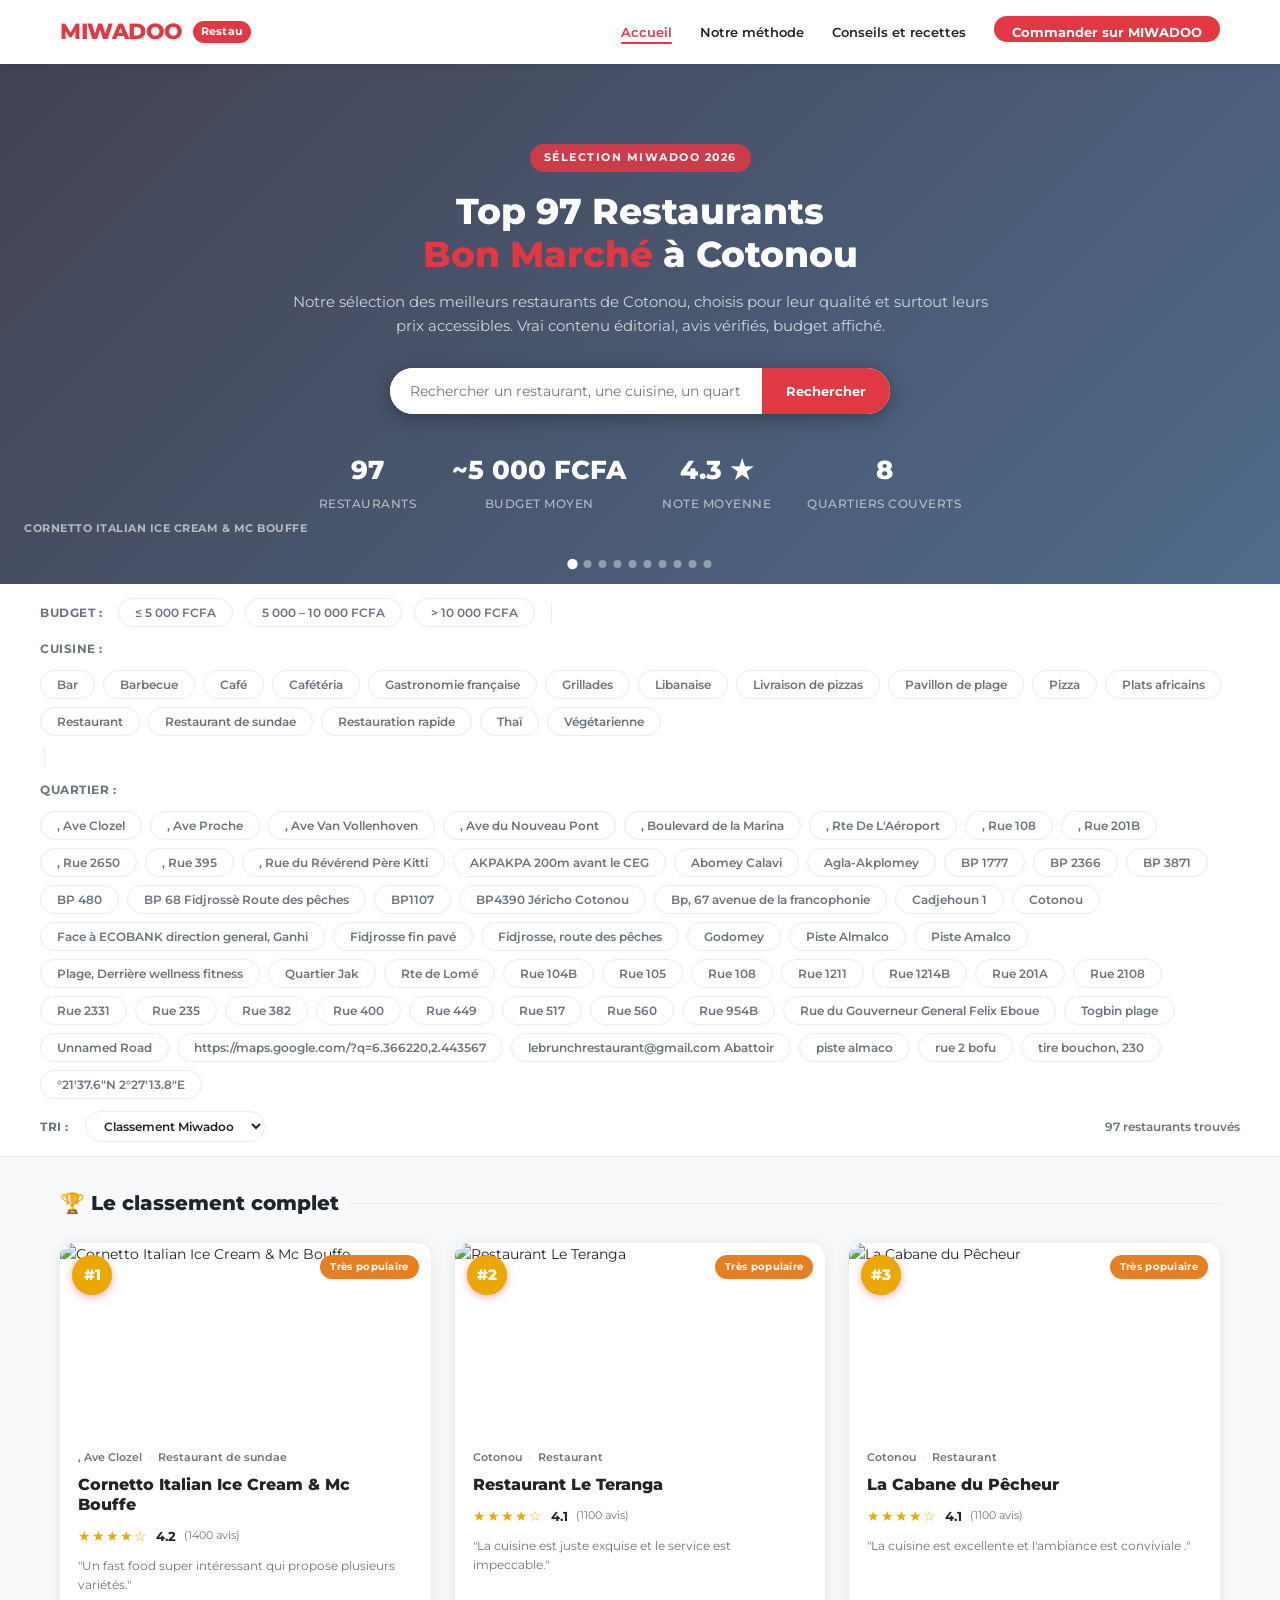
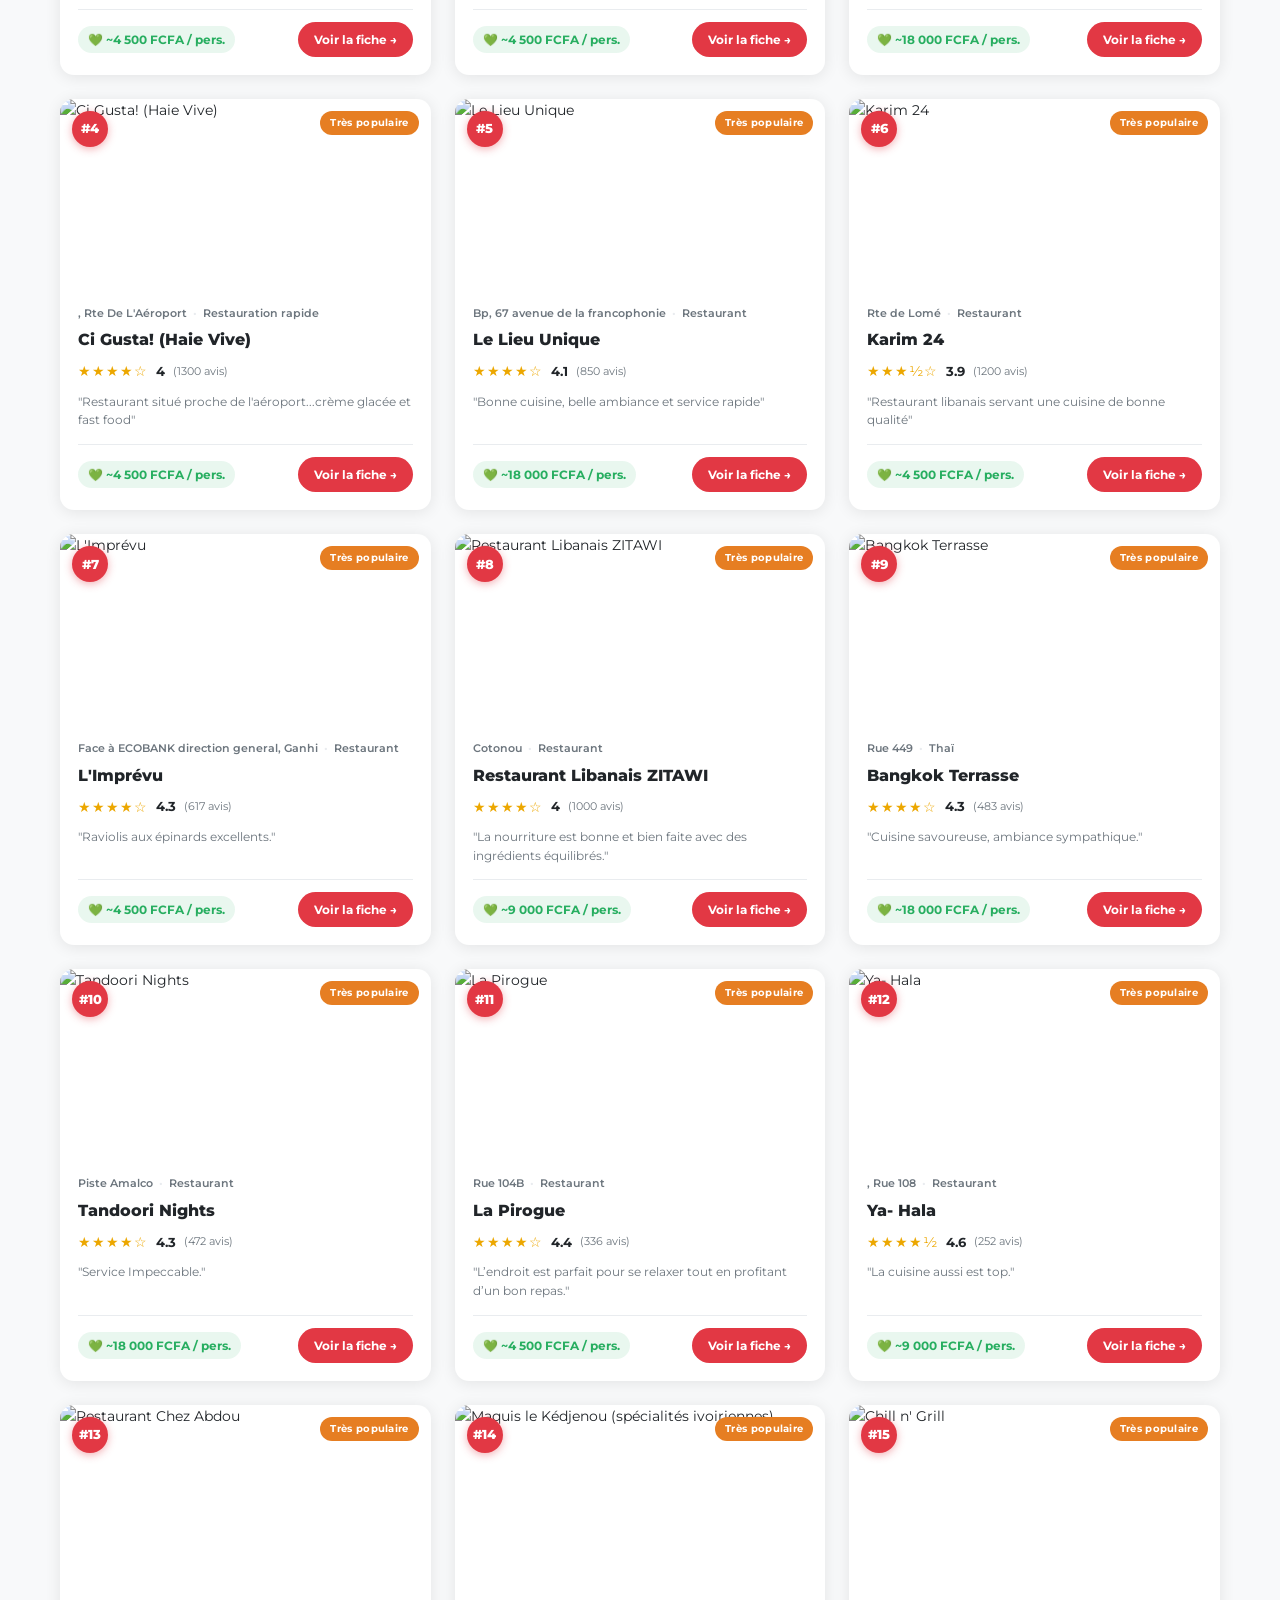
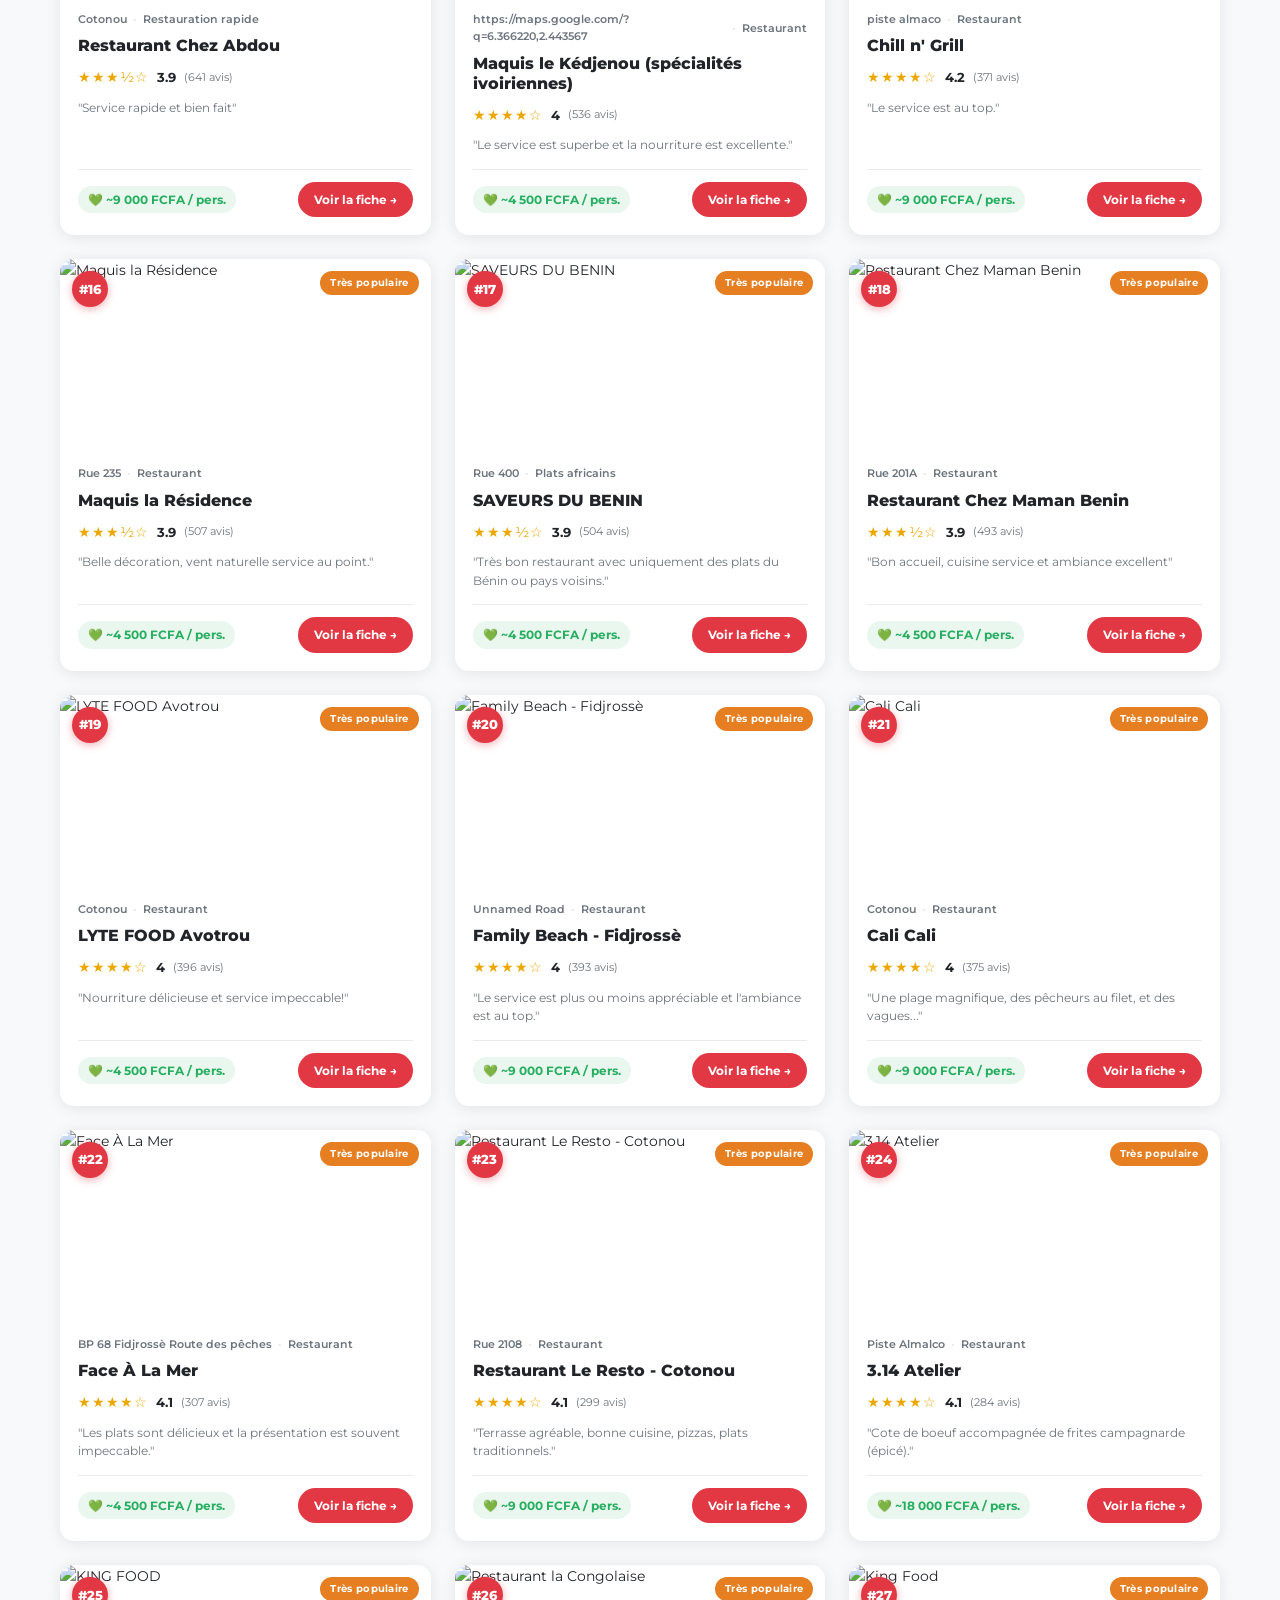
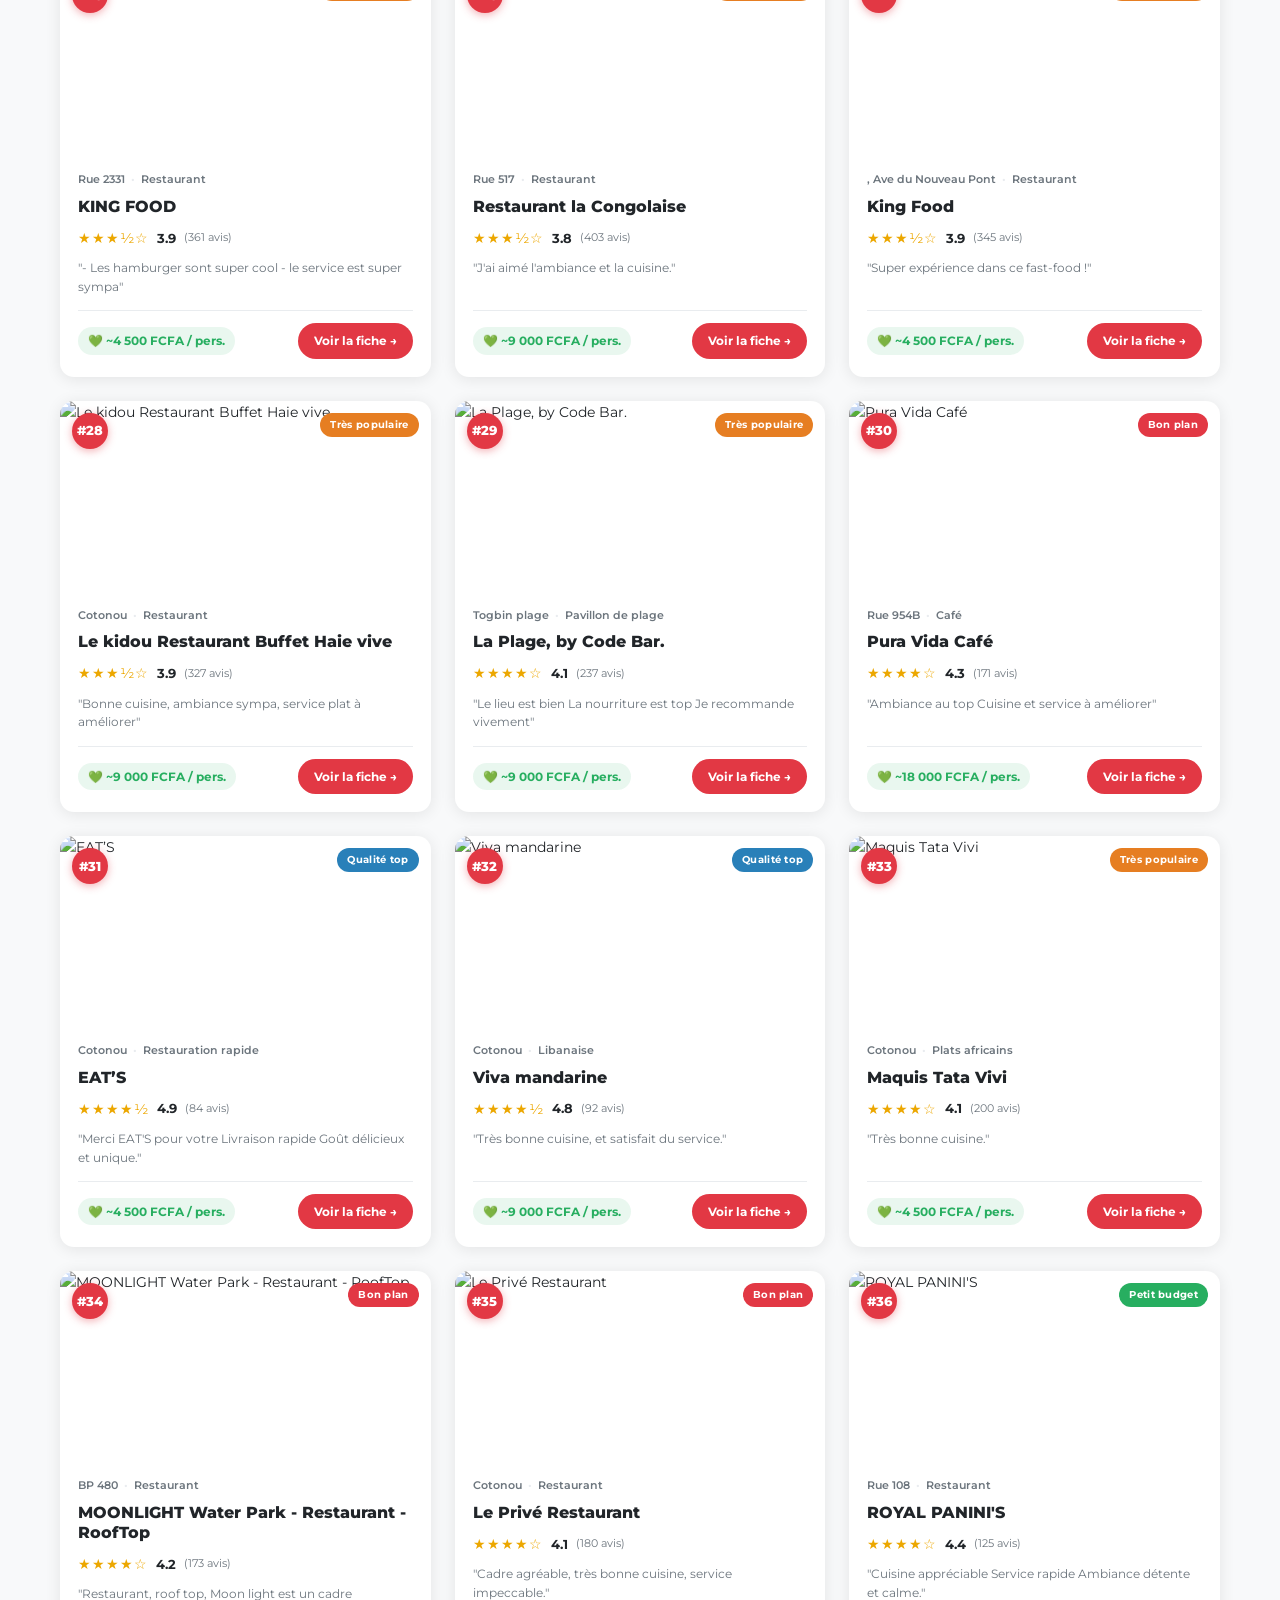
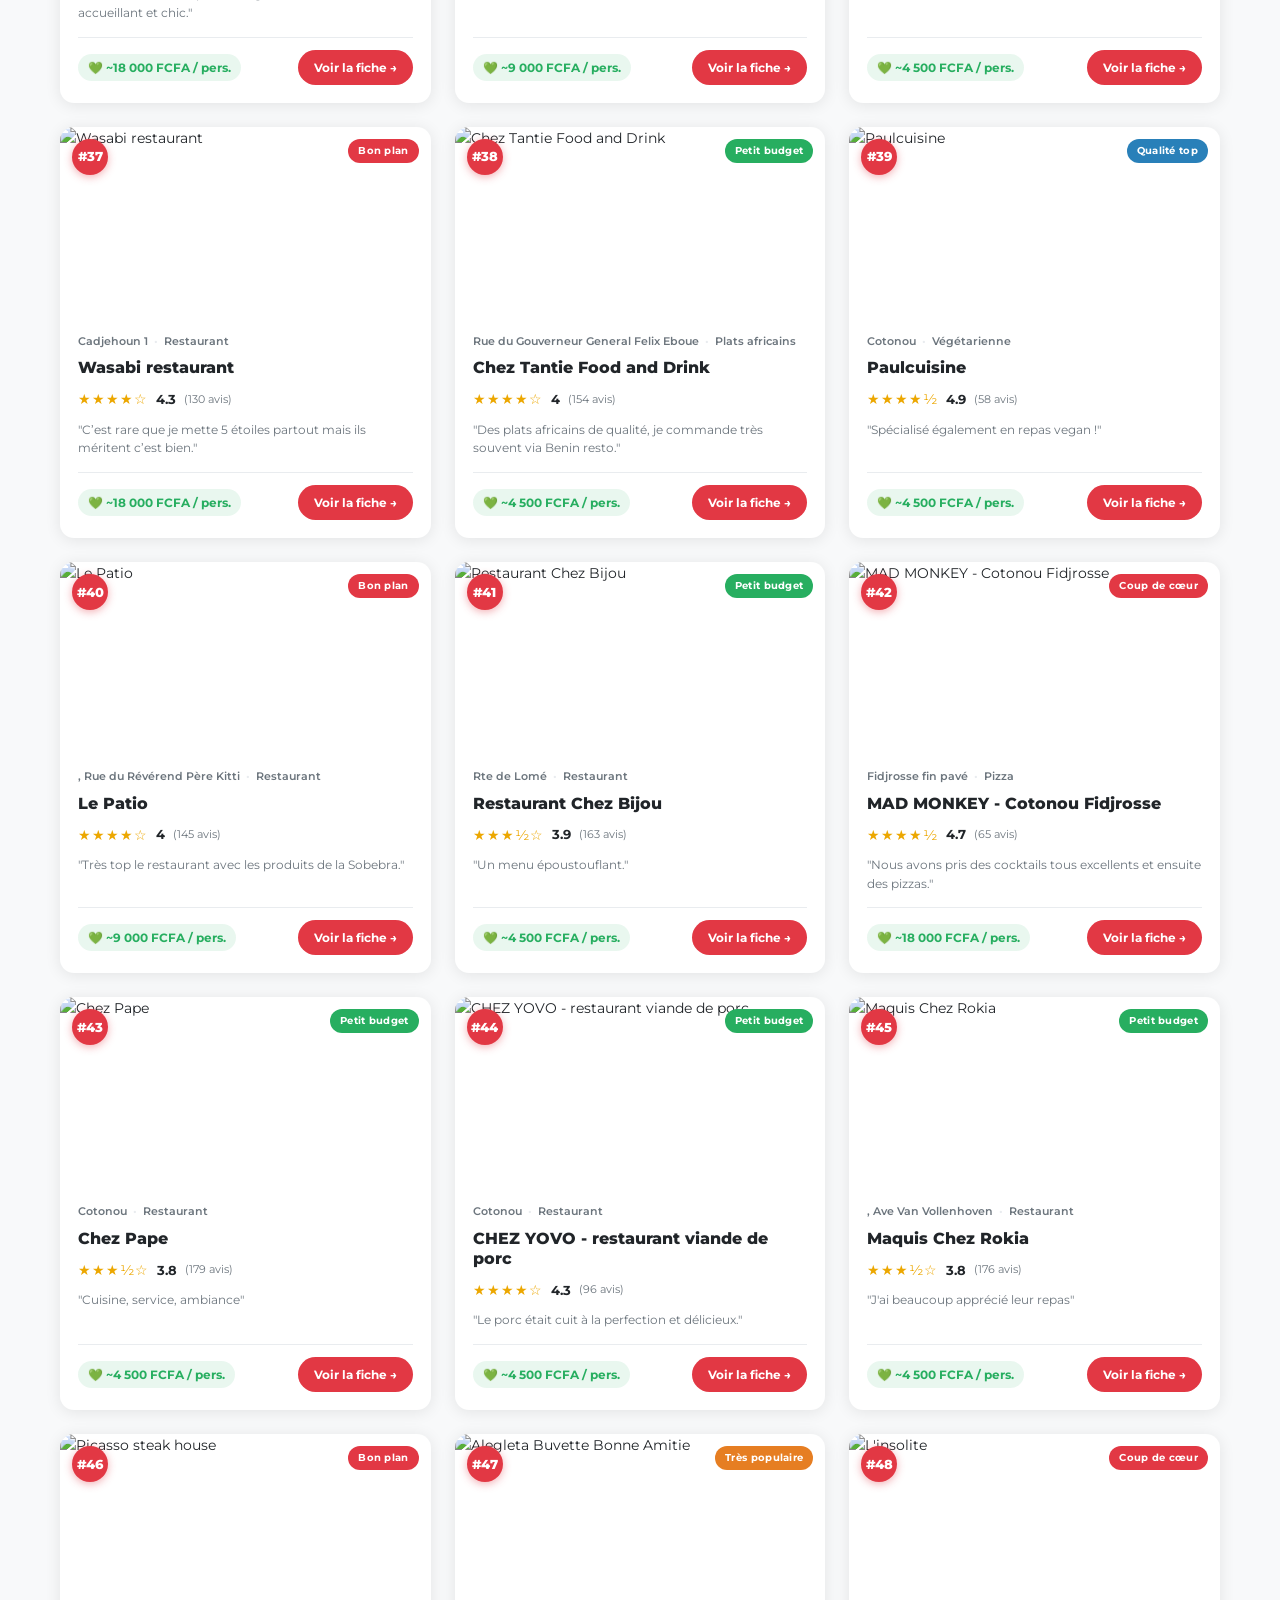
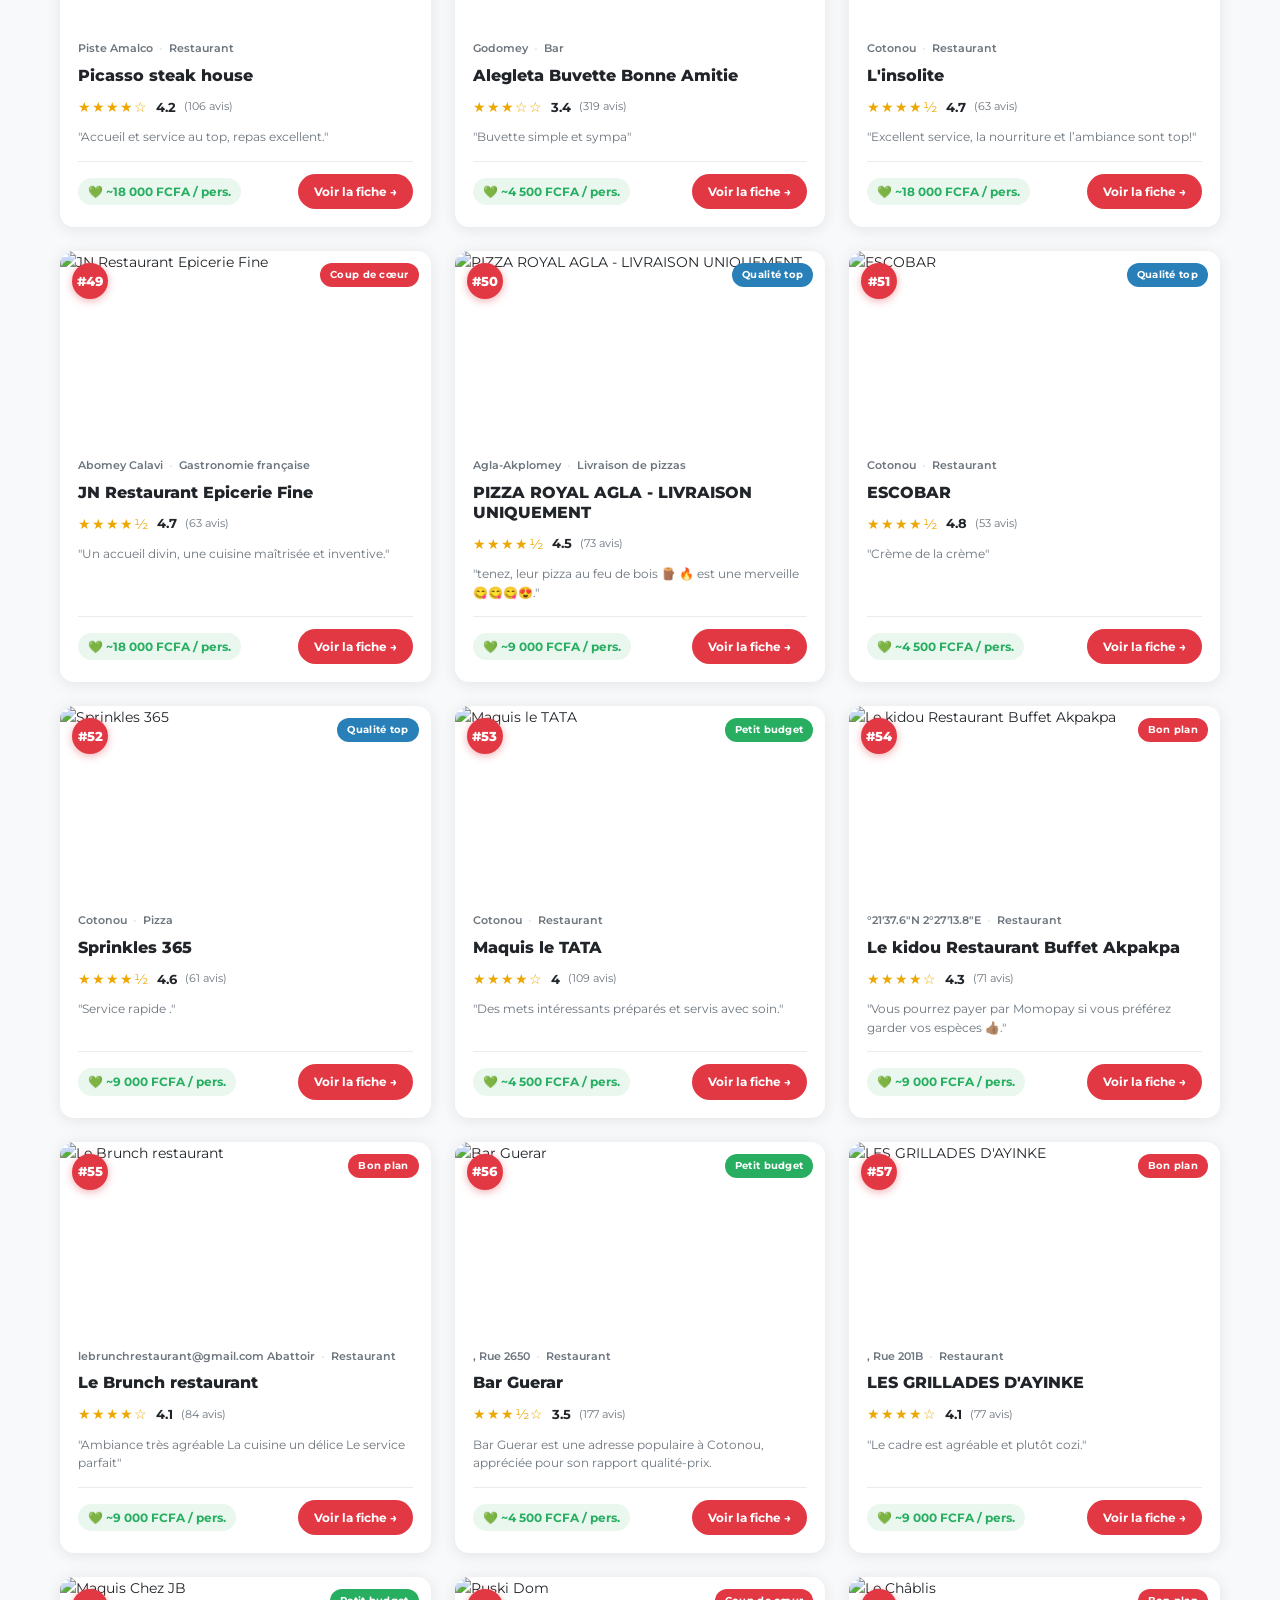
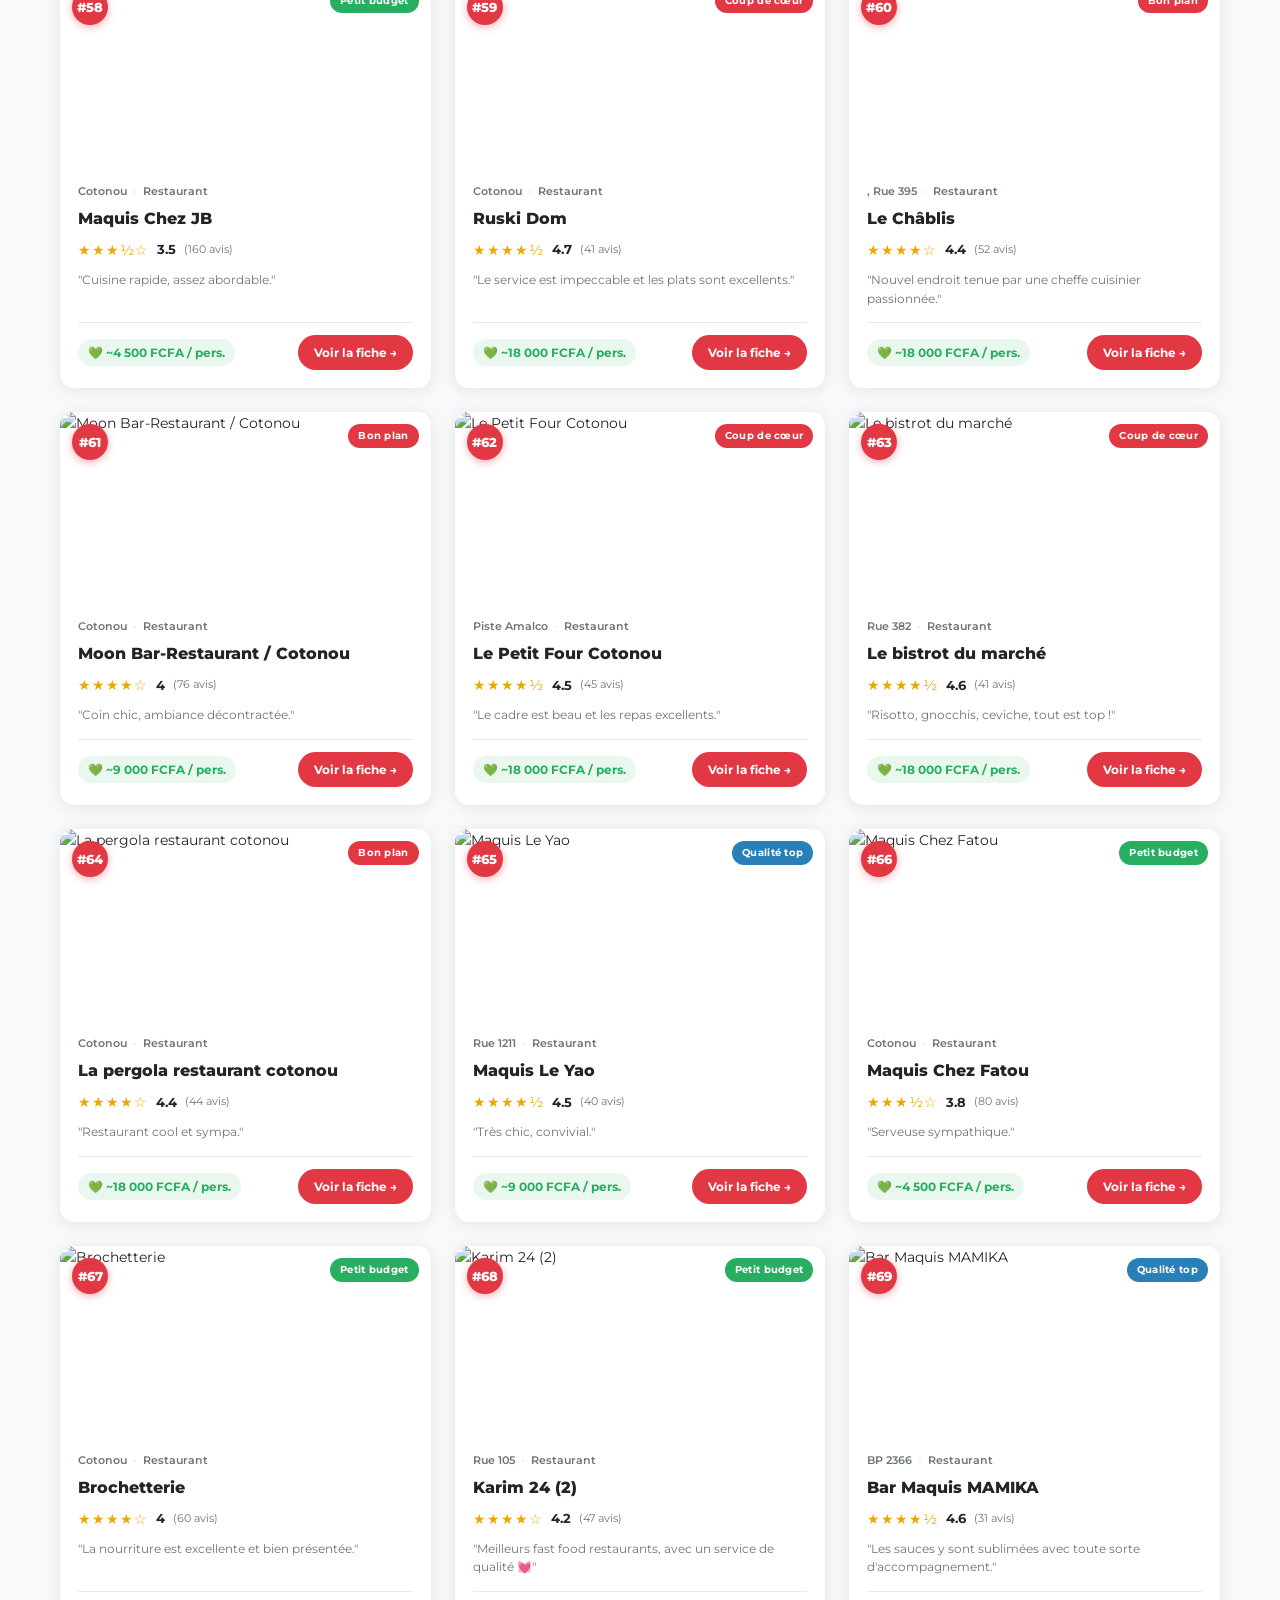
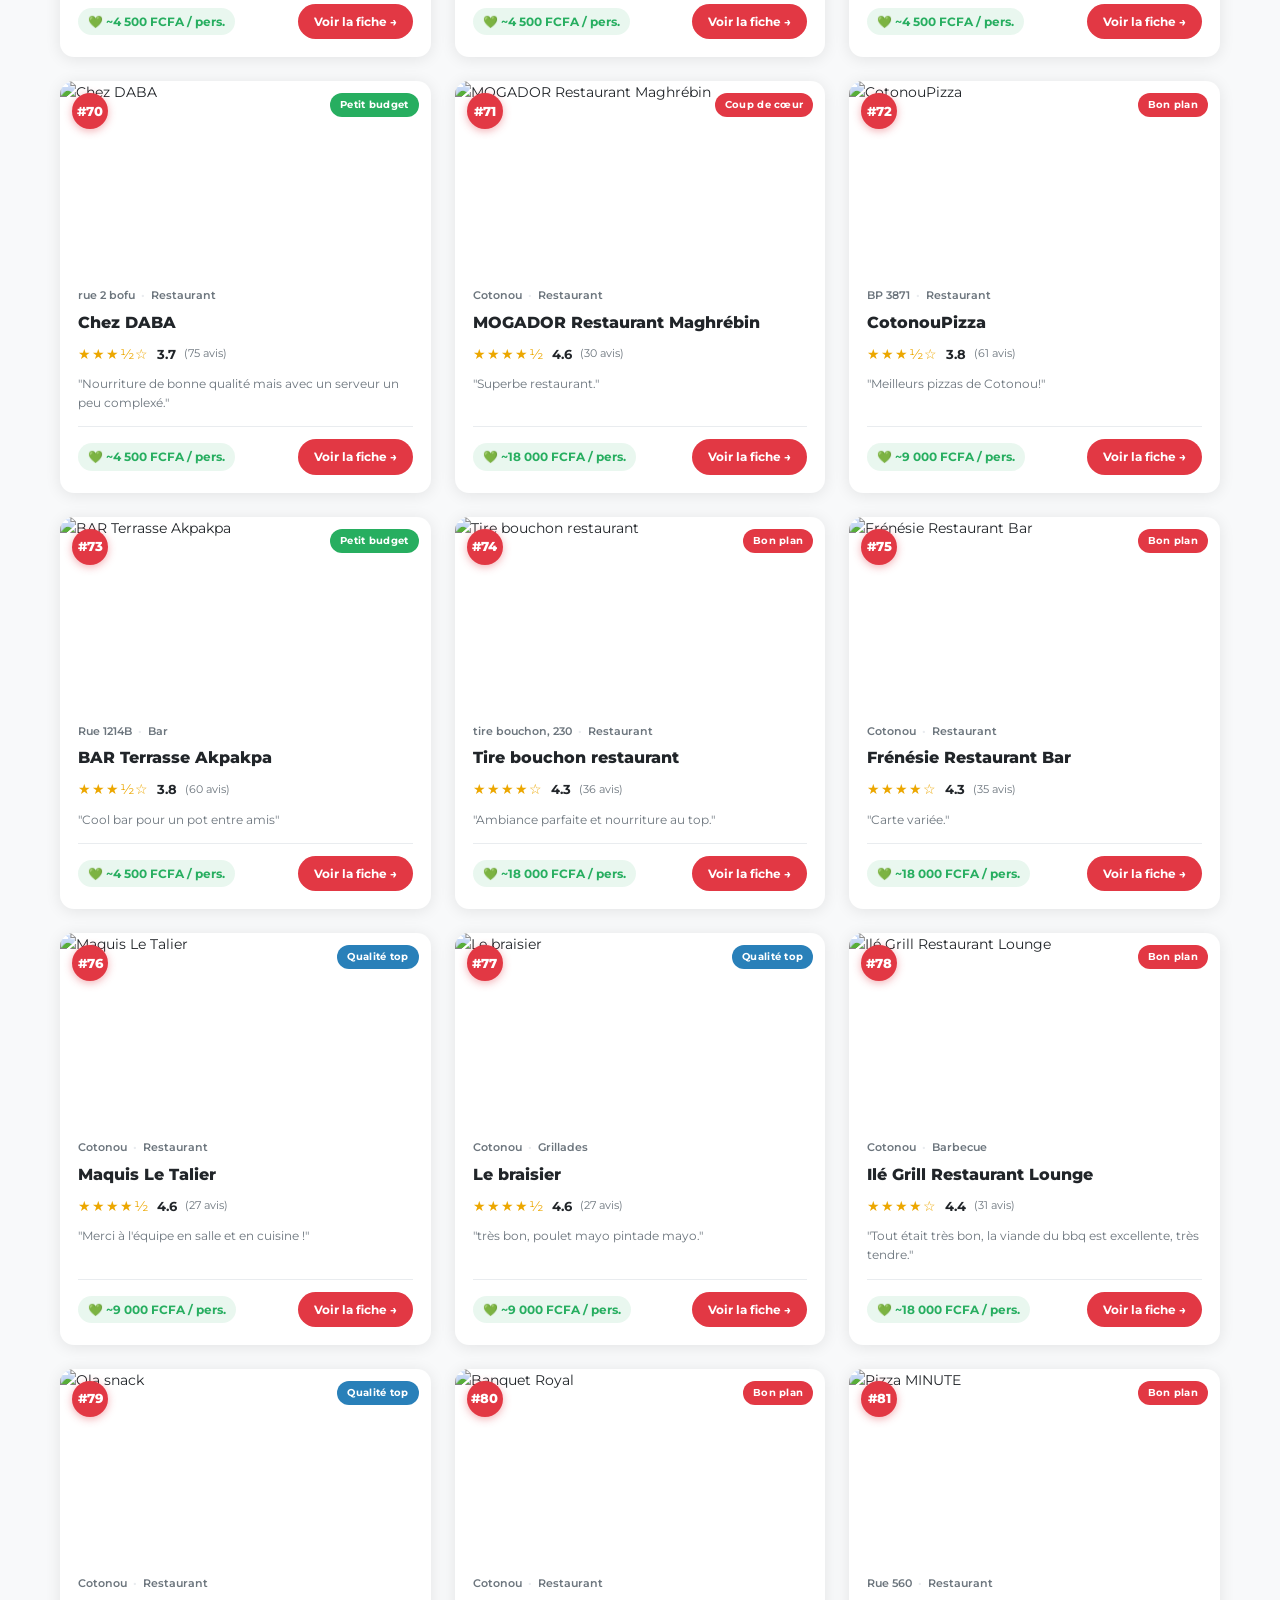
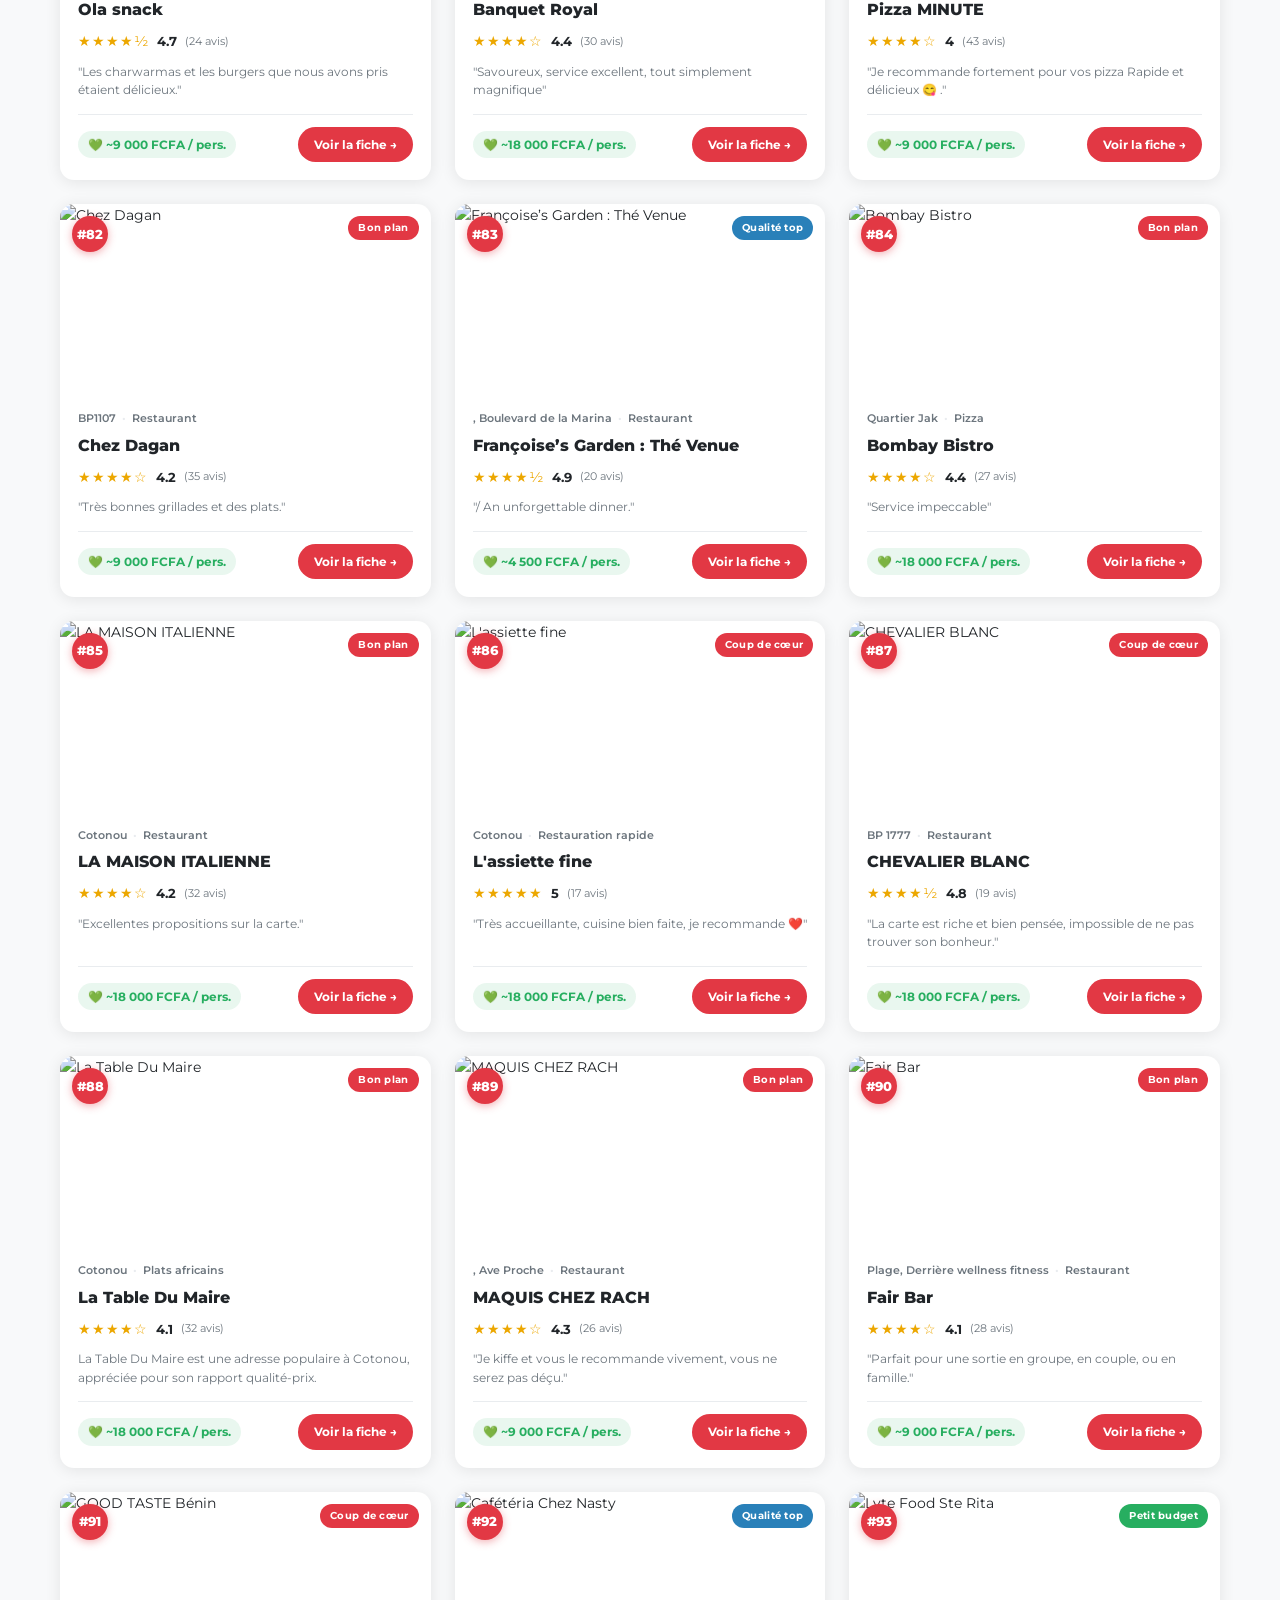
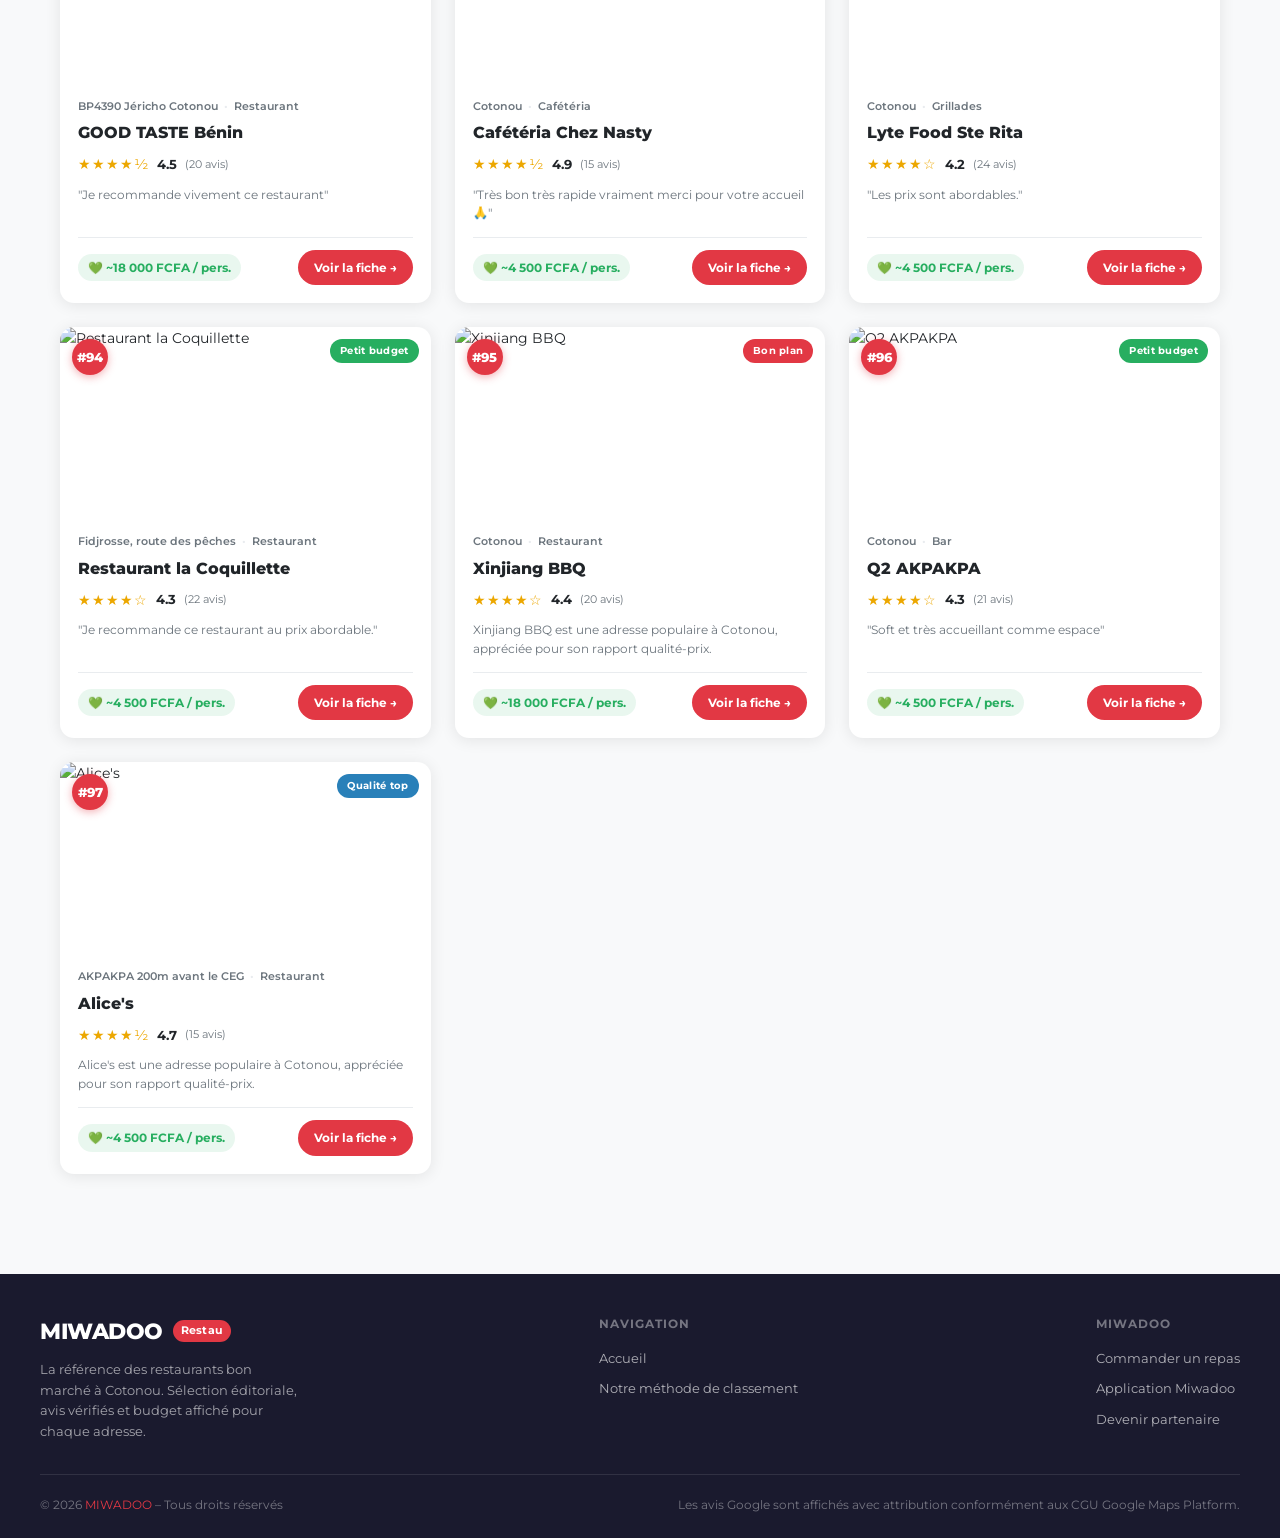
==== commit fc8f3bc9: "scraping 100 restau et page conseils culinaires" ====
--- a/index.html
+++ b/index.html
@@ -3,8 +3,8 @@
 <head>
   <meta charset="UTF-8">
   <meta name="viewport" content="width=device-width, initial-scale=1.0">
-  <title>Top 19 Restaurants Bon Marché Cotonou | MIWADOO</title>
-  <meta name="description" content="Découvrez les 19 meilleurs restaurants de Cotonou sélectionnés par Miwadoo pour leur rapport qualité-prix exceptionnel. Fiches détaillées, avis et budget affiché.">
+  <title>Top 97 Restaurants Bon Marché Cotonou | MIWADOO</title>
+  <meta name="description" content="Découvrez les 97 meilleurs restaurants de Cotonou sélectionnés par Miwadoo pour leur rapport qualité-prix exceptionnel. Fiches détaillées, avis et budget affiché.">
   <link rel="stylesheet" href="assets/css/style.css">
   <link rel="icon" href="https://www.miwadoo.com/img/icons/miadoo.png" type="image/png">
 </head>
@@ -22,6 +22,7 @@
       <ul class="nav-links" id="nav-links">
         <li><a href="index.html" class="active">Accueil</a></li>
         <li><a href="methode.html">Notre méthode</a></li>
+        <li><a href="articles.html">Conseils et recettes</a></li>
         <li><a href="https://www.miwadoo.com" target="_blank" class="nav-cta">Commander sur MIWADOO</a></li>
       </ul>
     </nav>
@@ -33,10 +34,14 @@
 </header>
 
 <!-- ======= HERO ======= -->
-<section class="hero">
+<section class="hero" id="hero-section">
+  <div class="hero-carousel" id="hero-carousel"></div>
+  <div class="hero-overlay"></div>
+  <div class="hero-dots" id="hero-dots"></div>
+  <div class="hero-slide-label" id="hero-slide-label"></div>
   <div class="hero-content">
     <div class="hero-tag">Sélection Miwadoo 2026</div>
-    <h1>Top 19 Restaurants<br><span>Bon Marché</span> à Cotonou</h1>
+    <h1>Top 97 Restaurants<br><span>Bon Marché</span> à Cotonou</h1>
     <p>Notre sélection des meilleurs restaurants de Cotonou, choisis pour leur qualité et surtout leurs prix accessibles. Vrai contenu éditorial, avis vérifiés, budget affiché.</p>
 
     <div class="hero-search">
@@ -46,7 +51,7 @@
 
     <div class="hero-stats">
       <div class="hero-stat">
-        <strong>19</strong>
+        <strong>97</strong>
         <span>Restaurants</span>
       </div>
       <div class="hero-stat">
@@ -99,7 +104,7 @@
       </select>
     </div>
 
-    <span class="filter-count" id="result-count">19 restaurants trouvés</span>
+    <span class="filter-count" id="result-count">97 restaurants trouvés</span>
   </div>
 </div>
 
--- a/assets/css/style.css
+++ b/assets/css/style.css
@@ -152,33 +152,81 @@
    HERO - PAGE LISTING
 =========================== */
 .hero {
-  background: linear-gradient(135deg, #1a1a2e 0%, #16213e 50%, #0f3460 100%);
   color: white;
   padding: 70px 20px 60px;
   text-align: center;
   position: relative;
   overflow: hidden;
-}
-
-.hero::before {
-  content: '';
+  min-height: 520px;
+  display: flex;
+  align-items: center;
+  justify-content: center;
+}
+
+/* ── Carrousel ── */
+.hero-carousel {
   position: absolute;
-  top: -80px; right: -80px;
-  width: 300px; height: 300px;
-  background: var(--primary);
+  inset: 0;
+  z-index: 0;
+}
+
+.hero-carousel .c-slide {
+  position: absolute;
+  inset: 0;
+  background-size: cover;
+  background-position: center;
+  opacity: 0;
+  transition: opacity 1.4s ease;
+}
+
+.hero-carousel .c-slide.active { opacity: 1; }
+
+.hero-overlay {
+  position: absolute;
+  inset: 0;
+  background: linear-gradient(135deg, rgba(26,26,46,0.82) 0%, rgba(15,52,96,0.72) 100%);
+  z-index: 1;
+}
+
+/* indicateurs */
+.hero-dots {
+  position: absolute;
+  bottom: 16px;
+  left: 50%;
+  transform: translateX(-50%);
+  display: flex;
+  gap: 7px;
+  z-index: 3;
+}
+
+.hero-dots .dot {
+  width: 8px; height: 8px;
   border-radius: 50%;
-  opacity: 0.08;
-}
-
-.hero::after {
-  content: '';
+  background: rgba(255,255,255,0.4);
+  cursor: pointer;
+  transition: background 0.3s, transform 0.3s;
+}
+
+.hero-dots .dot.active {
+  background: white;
+  transform: scale(1.3);
+}
+
+/* label restaurant en bas à gauche */
+.hero-slide-label {
   position: absolute;
-  bottom: -60px; left: -60px;
-  width: 200px; height: 200px;
-  background: var(--gold);
-  border-radius: 50%;
-  opacity: 0.06;
-}
+  bottom: 46px;
+  left: 24px;
+  z-index: 3;
+  font-size: 11px;
+  font-weight: 700;
+  color: rgba(255,255,255,0.6);
+  letter-spacing: 0.5px;
+  text-transform: uppercase;
+  pointer-events: none;
+}
+
+.hero-content { position: relative; z-index: 2; }
 
 .hero-content { position: relative; z-index: 1; max-width: 700px; margin: 0 auto; }
 
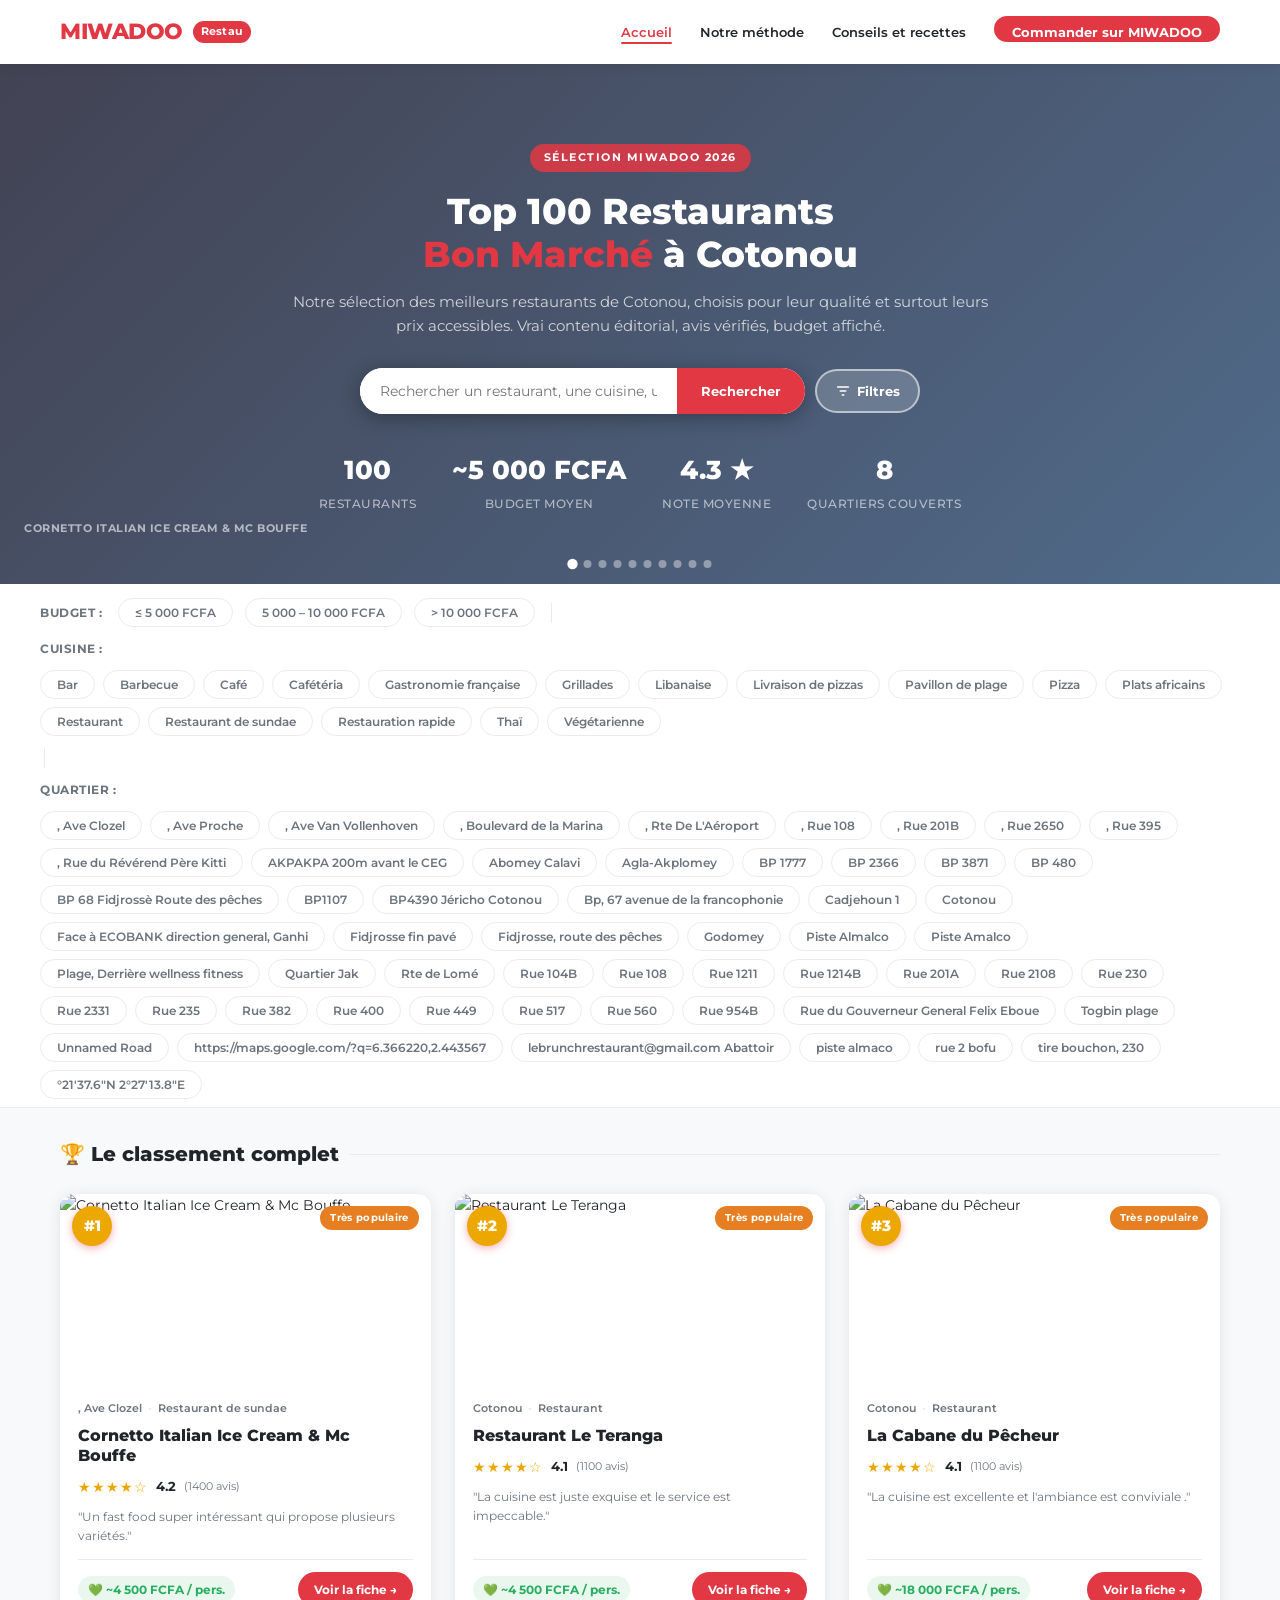
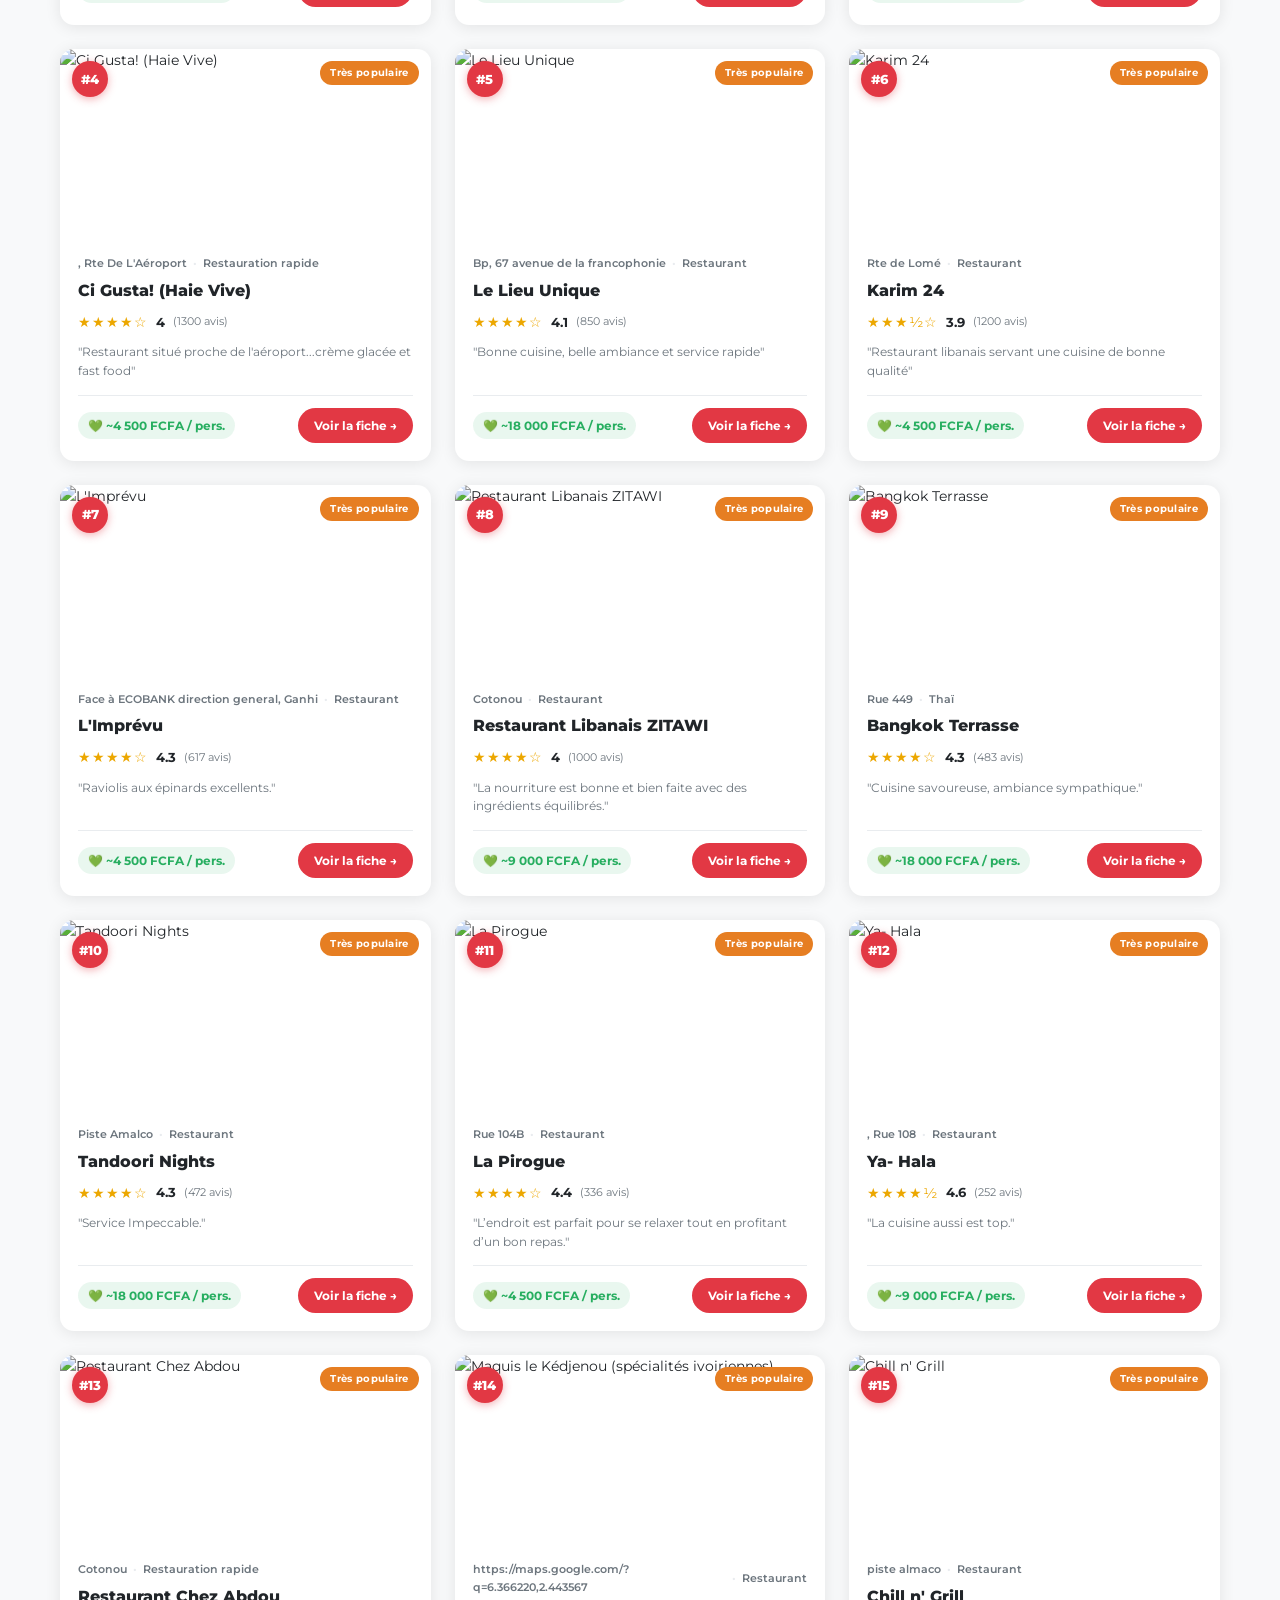
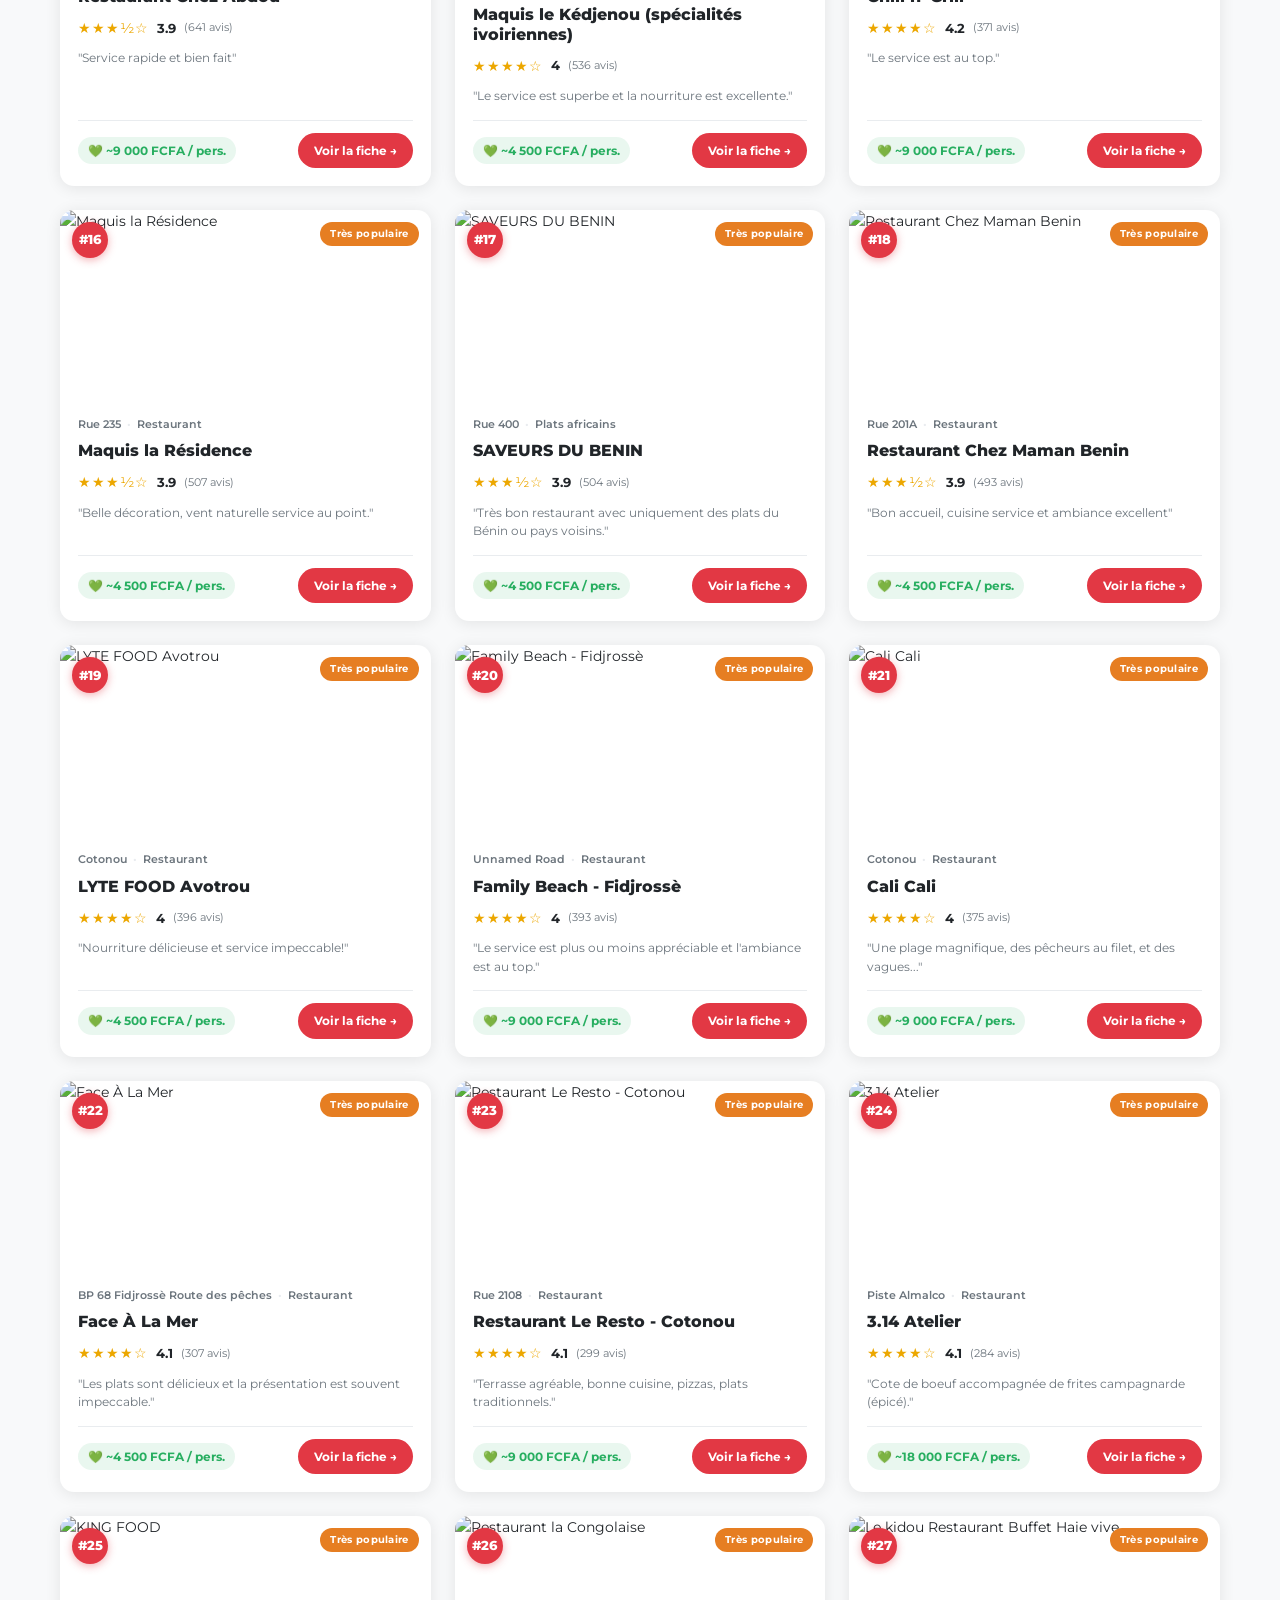
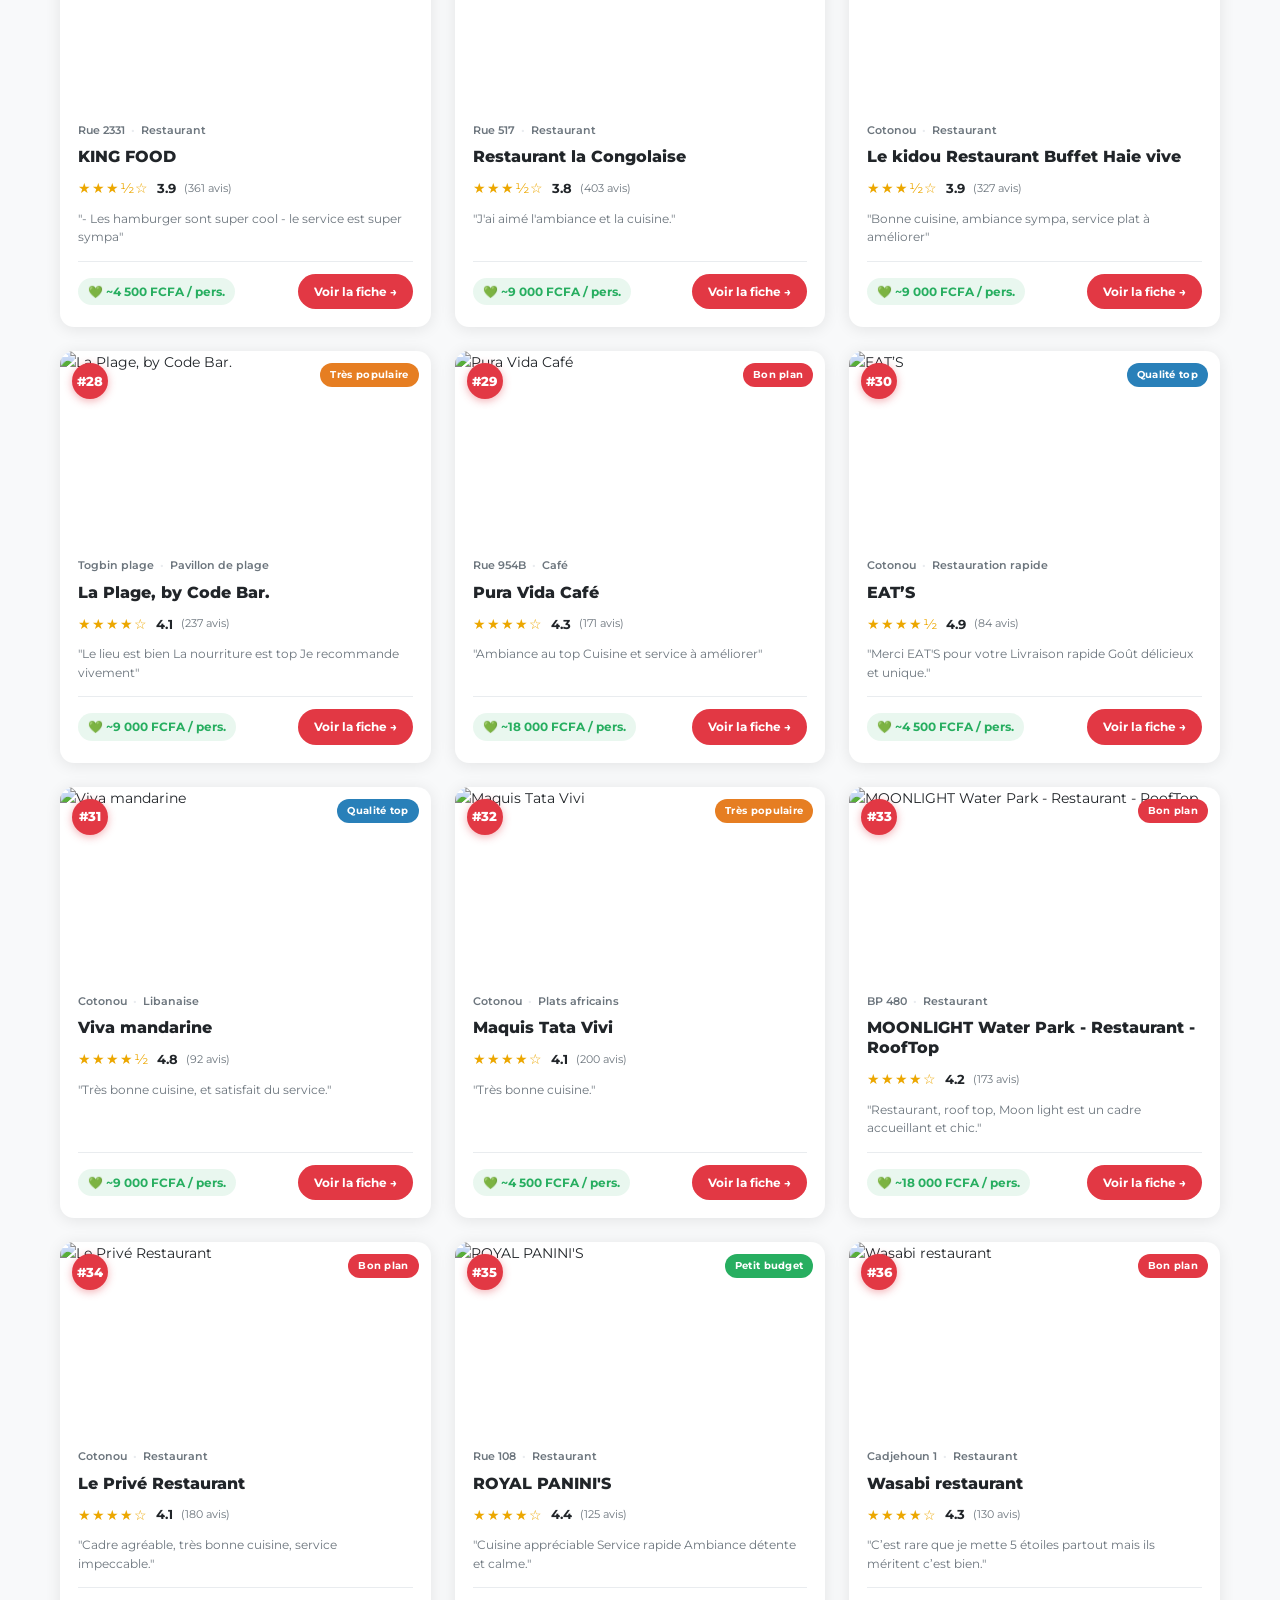
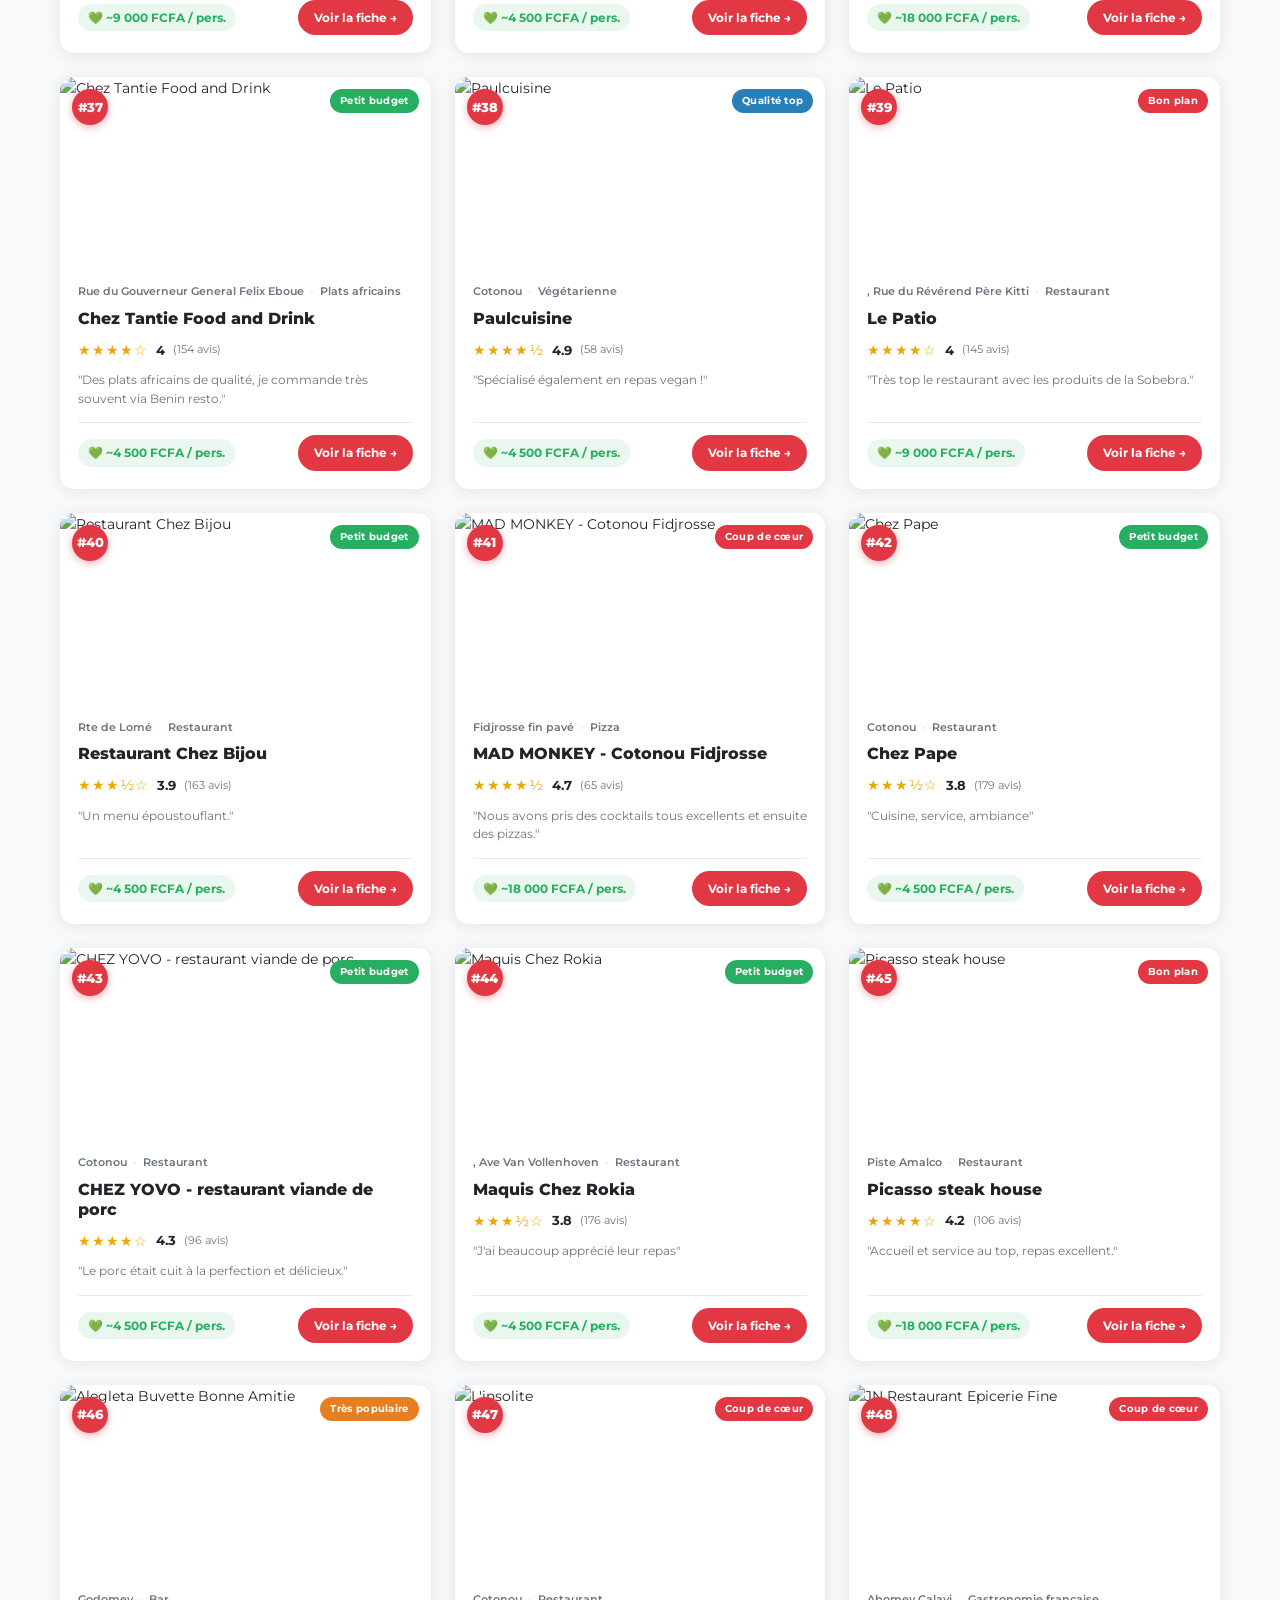
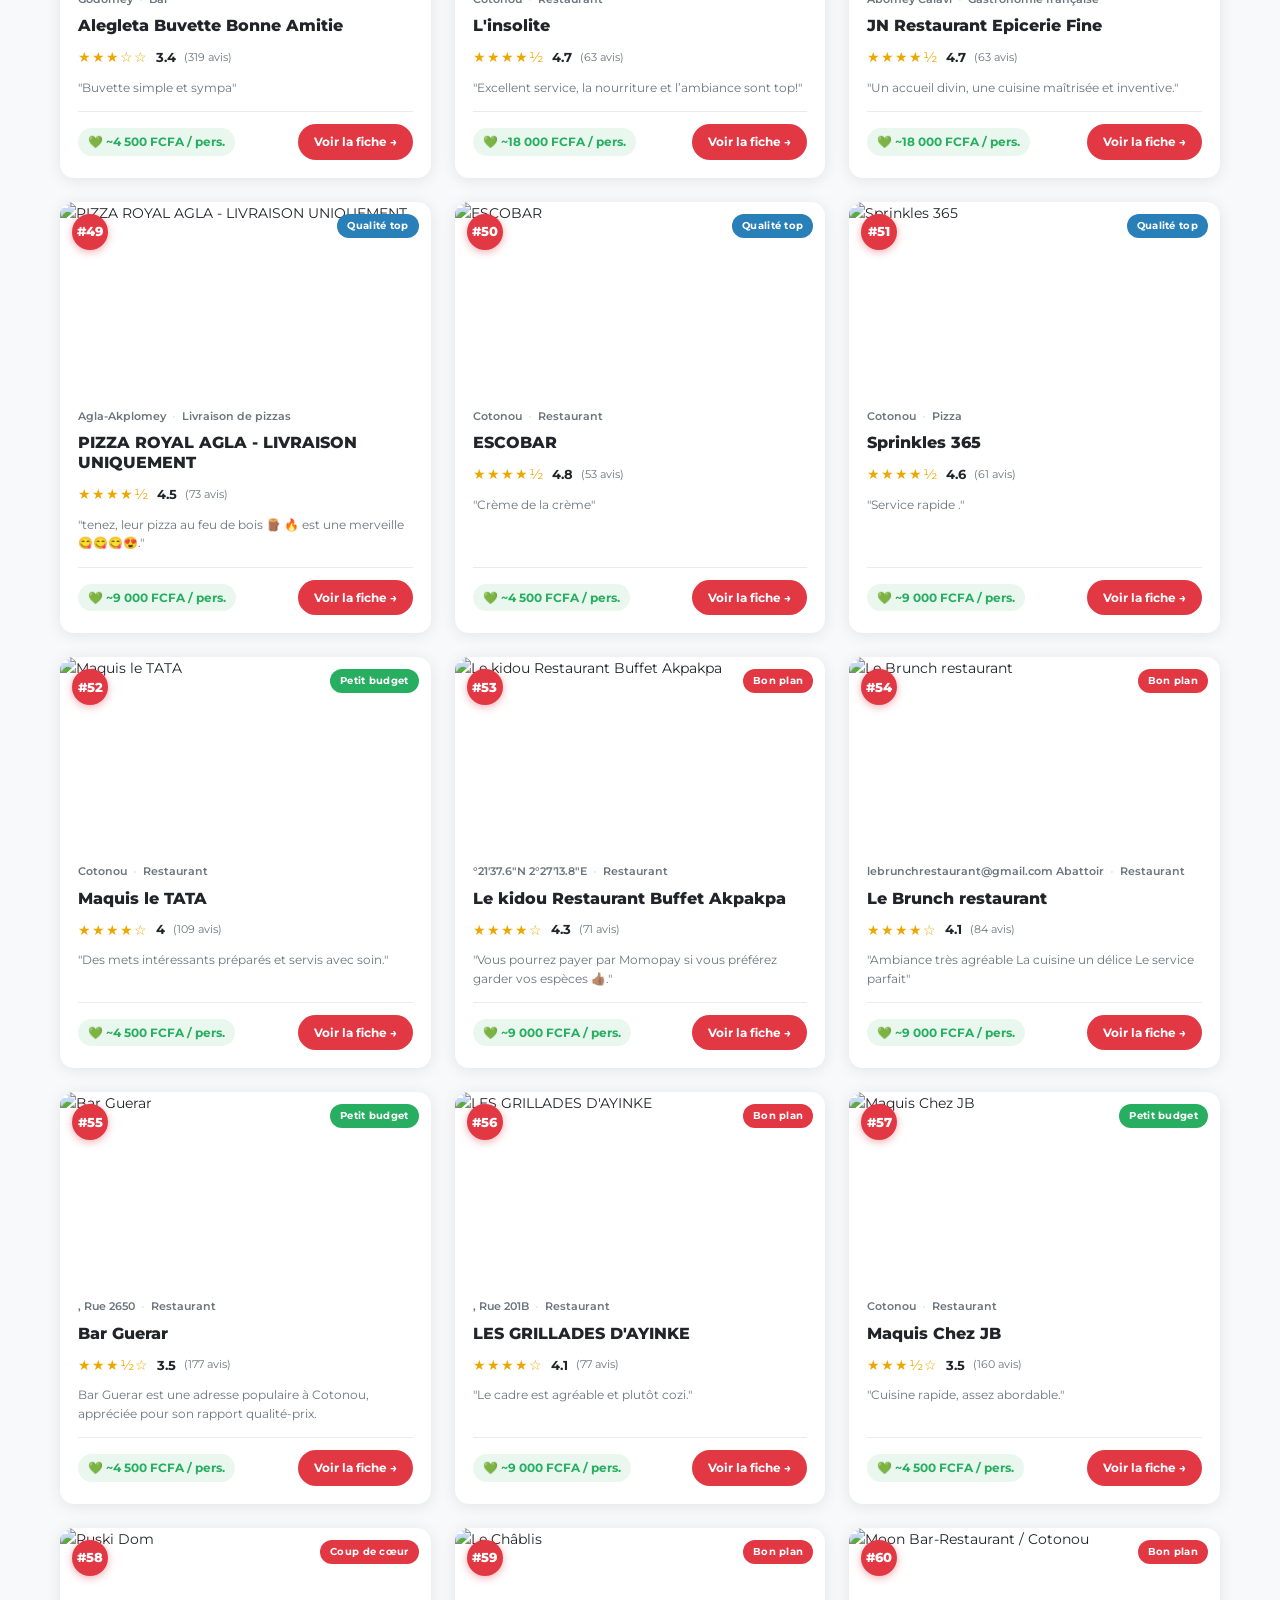
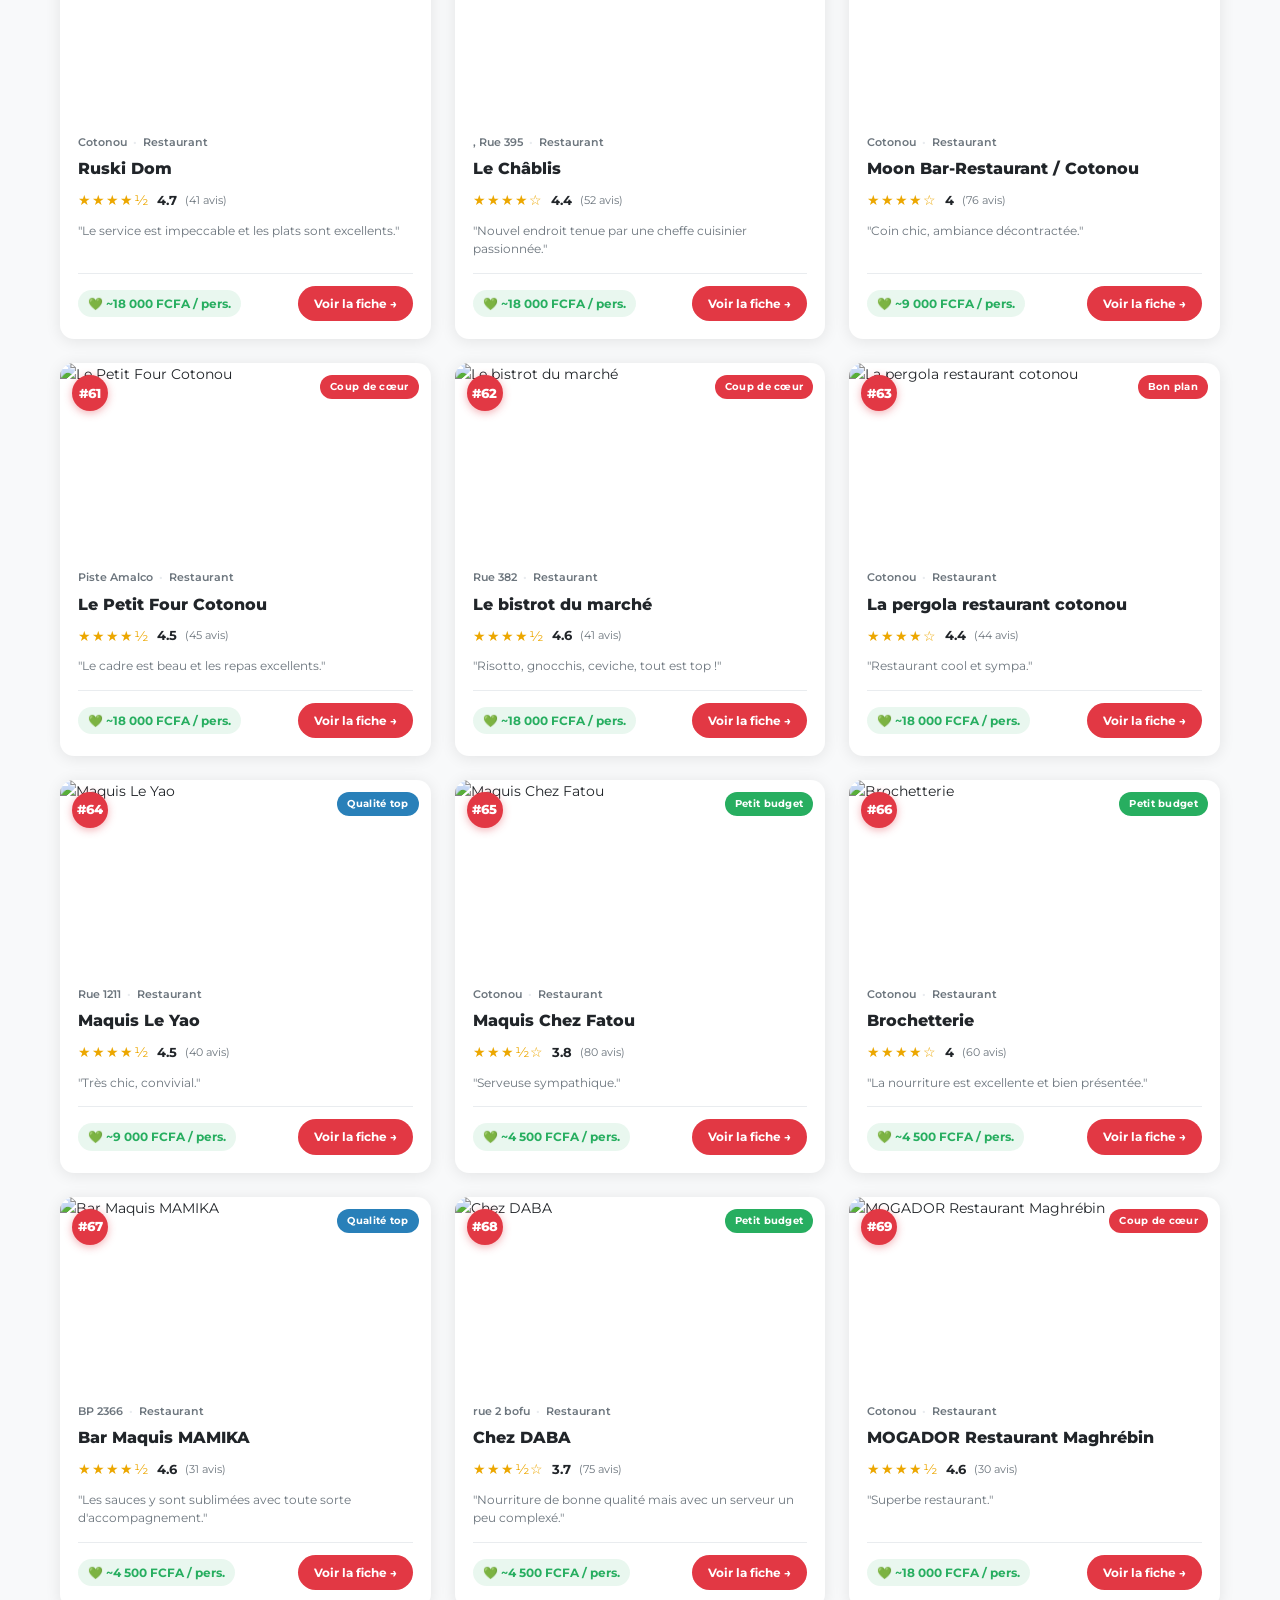
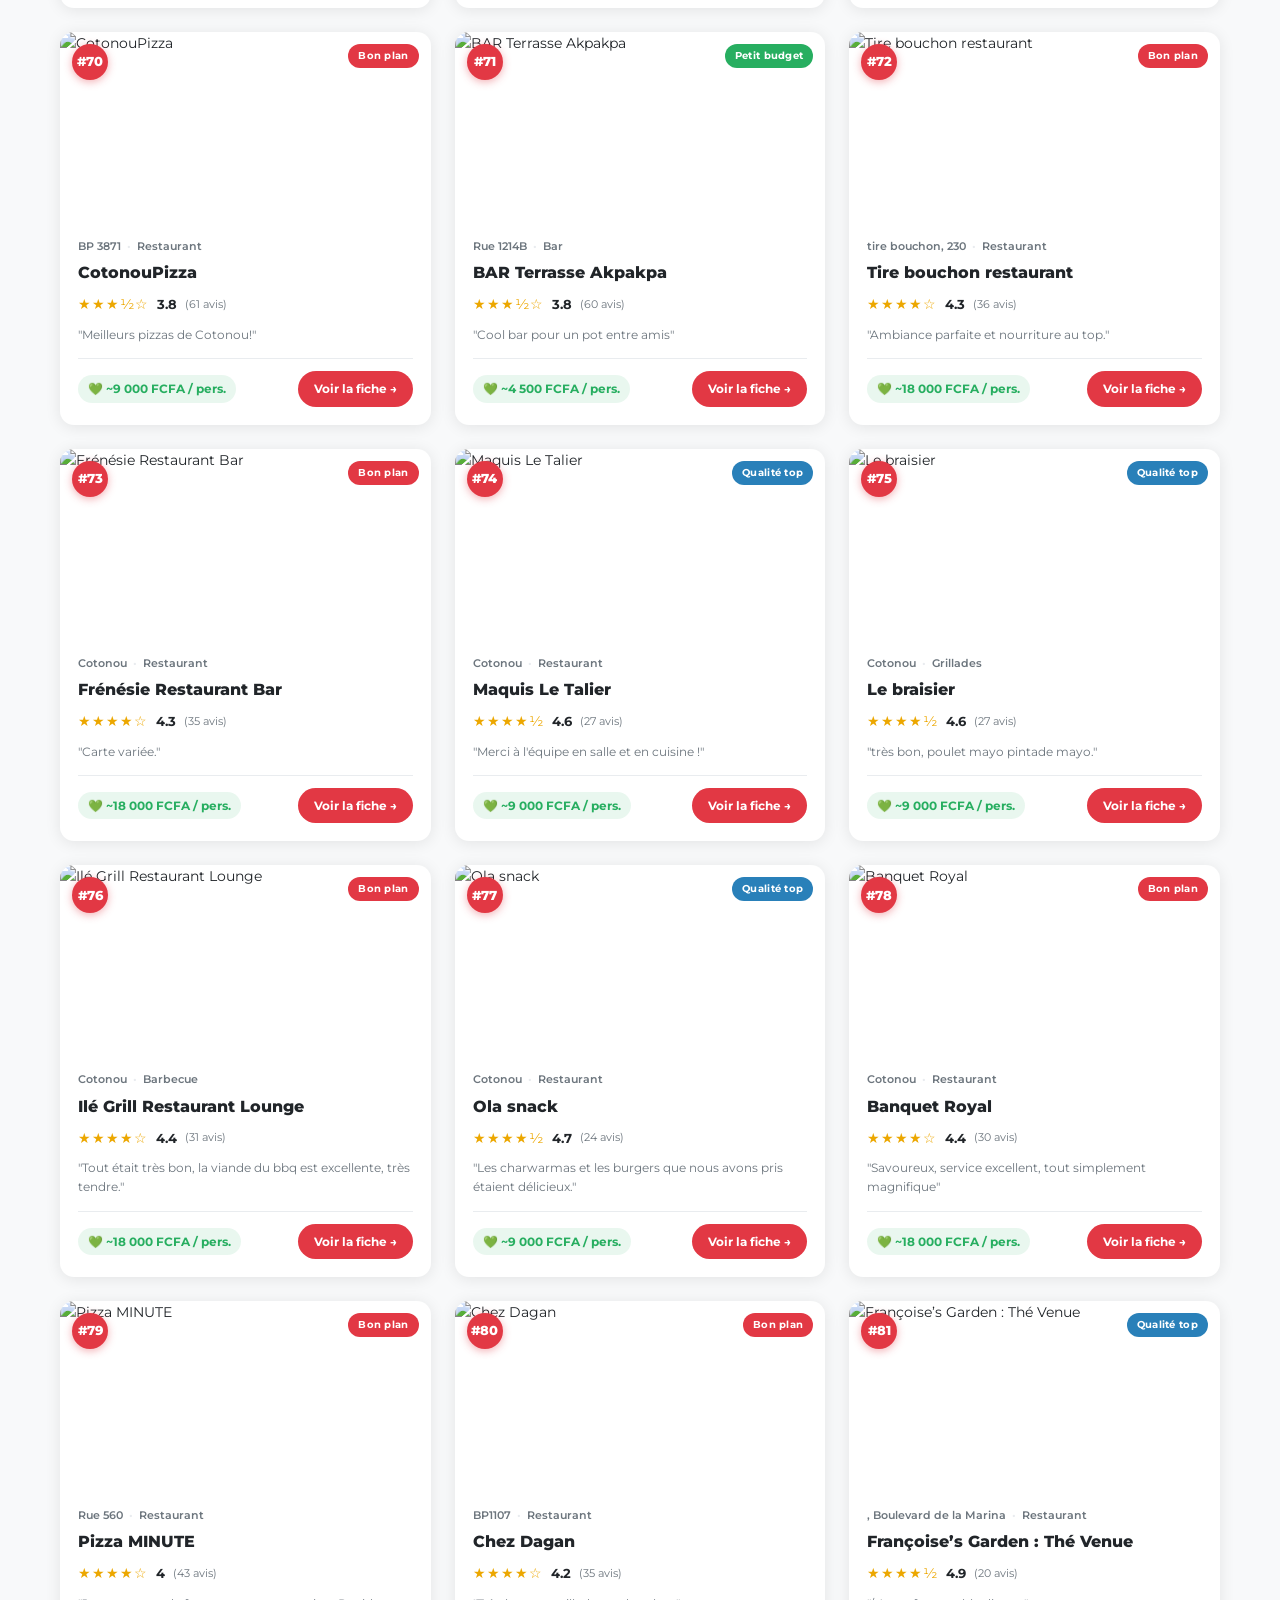
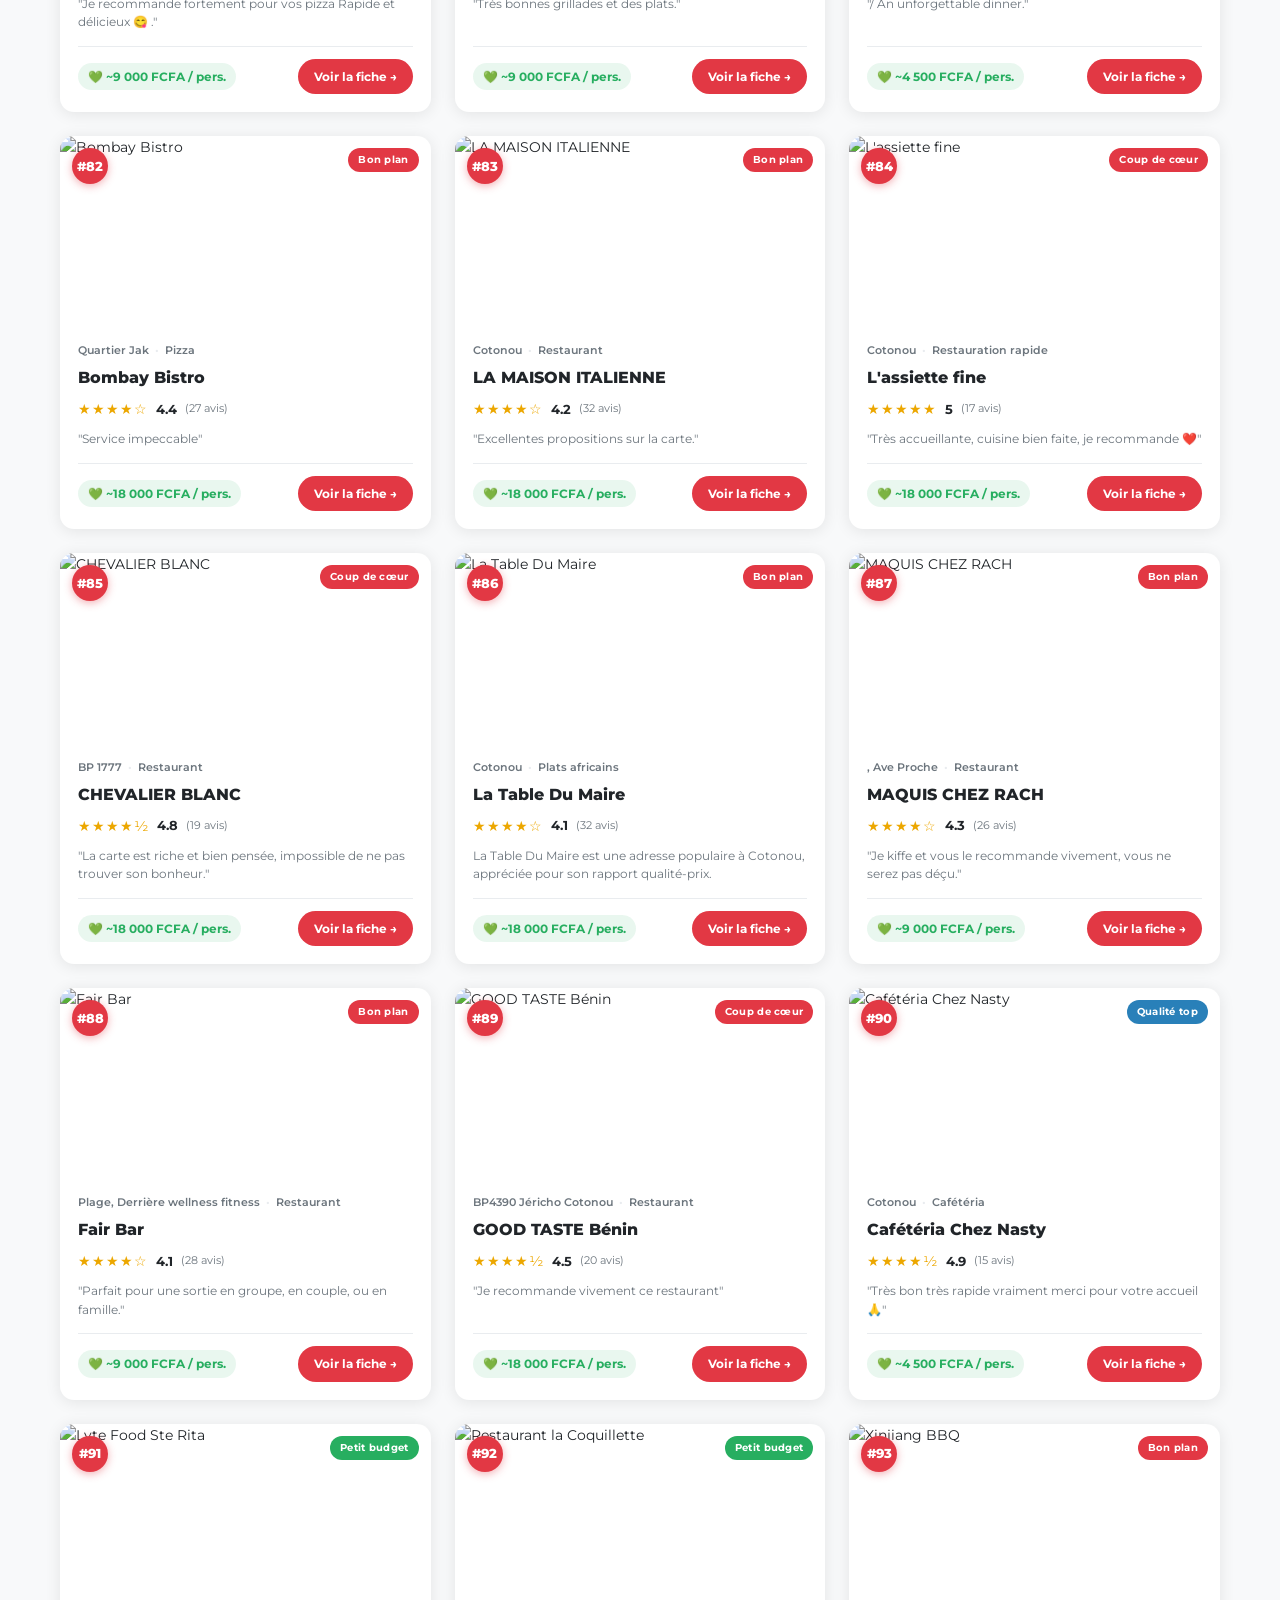
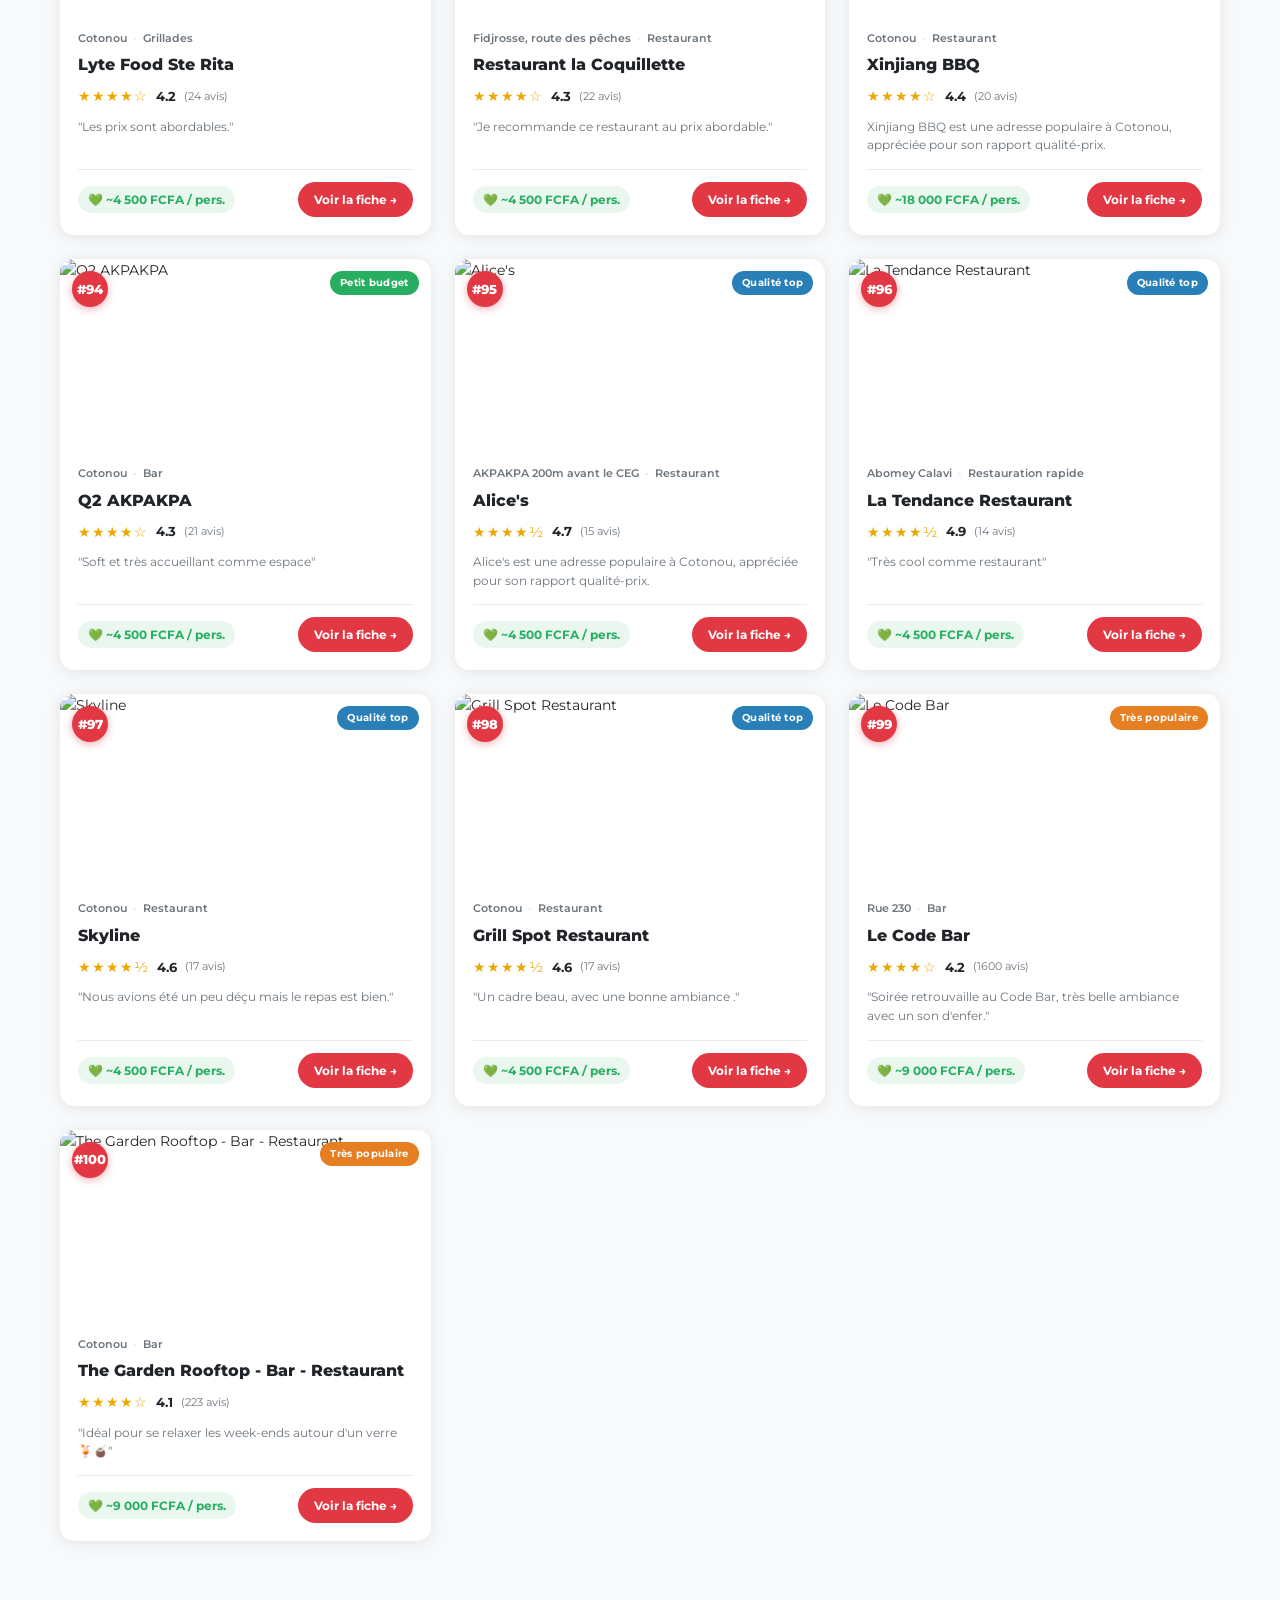
==== commit 92950ce0: "completion des donnees encore statique,bouton filtre pour masquer la section filtres etc" ====
--- a/index.html
+++ b/index.html
@@ -3,8 +3,8 @@
 <head>
   <meta charset="UTF-8">
   <meta name="viewport" content="width=device-width, initial-scale=1.0">
-  <title>Top 97 Restaurants Bon Marché Cotonou | MIWADOO</title>
-  <meta name="description" content="Découvrez les 97 meilleurs restaurants de Cotonou sélectionnés par Miwadoo pour leur rapport qualité-prix exceptionnel. Fiches détaillées, avis et budget affiché.">
+  <title>Top 100 Restaurants Bon Marché Cotonou | MIWADOO</title>
+  <meta name="description" content="Découvrez les 100 meilleurs restaurants de Cotonou sélectionnés par Miwadoo pour leur rapport qualité-prix exceptionnel. Fiches détaillées, avis et budget affiché.">
   <link rel="stylesheet" href="assets/css/style.css">
   <link rel="icon" href="https://www.miwadoo.com/img/icons/miadoo.png" type="image/png">
 </head>
@@ -41,17 +41,23 @@
   <div class="hero-slide-label" id="hero-slide-label"></div>
   <div class="hero-content">
     <div class="hero-tag">Sélection Miwadoo 2026</div>
-    <h1>Top 97 Restaurants<br><span>Bon Marché</span> à Cotonou</h1>
+    <h1>Top 100 Restaurants<br><span>Bon Marché</span> à Cotonou</h1>
     <p>Notre sélection des meilleurs restaurants de Cotonou, choisis pour leur qualité et surtout leurs prix accessibles. Vrai contenu éditorial, avis vérifiés, budget affiché.</p>
 
     <div class="hero-search">
-      <input type="text" id="search-input" placeholder="Rechercher un restaurant, une cuisine, un quartier…">
-      <button type="button">Rechercher</button>
+      <div class="hero-search-inner">
+        <input type="text" id="search-input" placeholder="Rechercher un restaurant, une cuisine, un quartier…">
+        <button type="button" id="search-btn">Rechercher</button>
+      </div>
+      <button type="button" id="filter-toggle-btn" title="Afficher / Masquer les filtres">
+        <svg width="16" height="16" viewBox="0 0 24 24" fill="none" stroke="currentColor" stroke-width="2.5" stroke-linecap="round" stroke-linejoin="round"><line x1="4" y1="6" x2="20" y2="6"/><line x1="8" y1="12" x2="16" y2="12"/><line x1="11" y1="18" x2="13" y2="18"/></svg>
+        Filtres
+      </button>
     </div>
 
     <div class="hero-stats">
       <div class="hero-stat">
-        <strong>97</strong>
+        <strong>100</strong>
         <span>Restaurants</span>
       </div>
       <div class="hero-stat">
@@ -71,7 +77,7 @@
 </section>
 
 <!-- ======= FILTERS ======= -->
-<div class="filters-bar">
+<div class="filters-bar" id="filters-panel">
   <div class="filters-inner">
     <div class="filter-group">
       <span class="filter-label">Budget :</span>
@@ -104,12 +110,12 @@
       </select>
     </div>
 
-    <span class="filter-count" id="result-count">97 restaurants trouvés</span>
+    <span class="filter-count" id="result-count">100 restaurants trouvés</span>
   </div>
 </div>
 
 <!-- ======= LISTING ======= -->
-<section class="listing-section" style="padding-top:30px">
+<section class="listing-section" id="listing-section" style="padding-top:30px">
   <h2 class="section-title">🏆 Le classement complet</h2>
   <div class="restaurant-grid" id="restaurant-grid">
     <!-- Rendered by JS -->
--- a/assets/css/style.css
+++ b/assets/css/style.css
@@ -261,8 +261,15 @@
 
 .hero-search {
   display: flex;
-  max-width: 500px;
+  align-items: center;
+  gap: 10px;
+  max-width: 560px;
   margin: 0 auto;
+}
+
+.hero-search-inner {
+  display: flex;
+  flex: 1;
   background: white;
   border-radius: 50px;
   overflow: hidden;
@@ -279,7 +286,7 @@
   color: var(--text);
 }
 
-.hero-search button {
+#search-btn {
   background: var(--primary);
   color: white;
   border: none;
@@ -291,7 +298,34 @@
   transition: background 0.2s;
 }
 
-.hero-search button:hover { background: var(--primary-dark); }
+#search-btn:hover { background: var(--primary-dark); }
+
+#filter-toggle-btn {
+  display: flex;
+  align-items: center;
+  gap: 6px;
+  background: rgba(255,255,255,0.18);
+  color: white;
+  border: 2px solid rgba(255,255,255,0.55);
+  padding: 12px 18px;
+  border-radius: 50px;
+  font-family: 'Montserrat', sans-serif;
+  font-weight: 700;
+  font-size: 13px;
+  cursor: pointer;
+  transition: background 0.2s, border-color 0.2s;
+  white-space: nowrap;
+  flex-shrink: 0;
+}
+
+#filter-toggle-btn:hover,
+#filter-toggle-btn.active {
+  background: rgba(255,255,255,0.32);
+  border-color: white;
+}
+
+.filters-bar { transition: max-height 0.35s ease, opacity 0.3s ease; overflow: hidden; }
+.filters-bar.filters-hidden { max-height: 0 !important; opacity: 0; padding-top: 0; padding-bottom: 0; }
 
 .hero-stats {
   display: flex;
@@ -1332,9 +1366,11 @@
 @media (max-width: 480px) {
   .hero { padding: 50px 16px 40px; }
   .hero h1 { font-size: 22px; }
-  .hero-search { flex-direction: column; border-radius: var(--radius); }
+  .hero-search { flex-wrap: wrap; }
+  .hero-search-inner { flex-direction: column; border-radius: var(--radius); width: 100%; }
   .hero-search input { border-radius: var(--radius) var(--radius) 0 0; }
-  .hero-search button { border-radius: 0 0 var(--radius) var(--radius); }
+  #search-btn { border-radius: 0 0 var(--radius) var(--radius); }
+  #filter-toggle-btn { width: 100%; justify-content: center; }
   .detail-hero-content { padding: 20px; }
   .detail-layout { padding: 20px 16px; }
 }
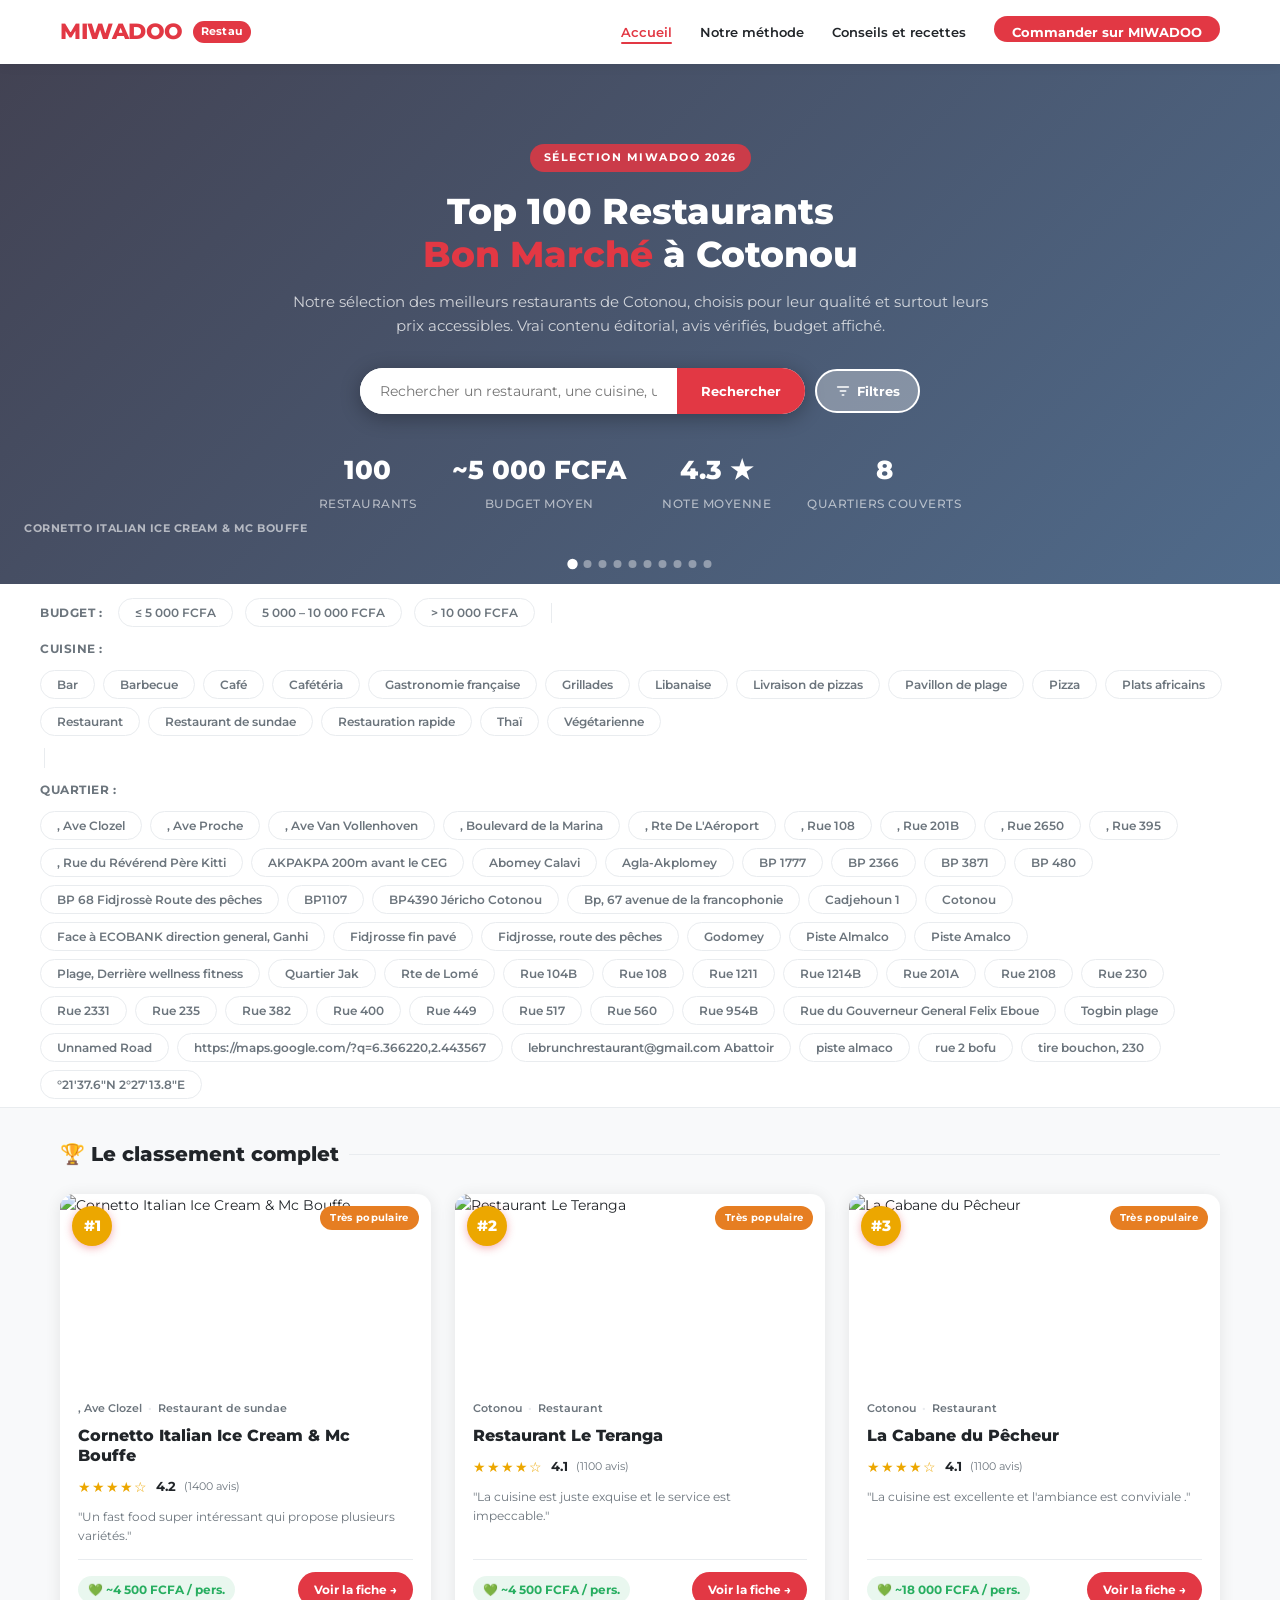
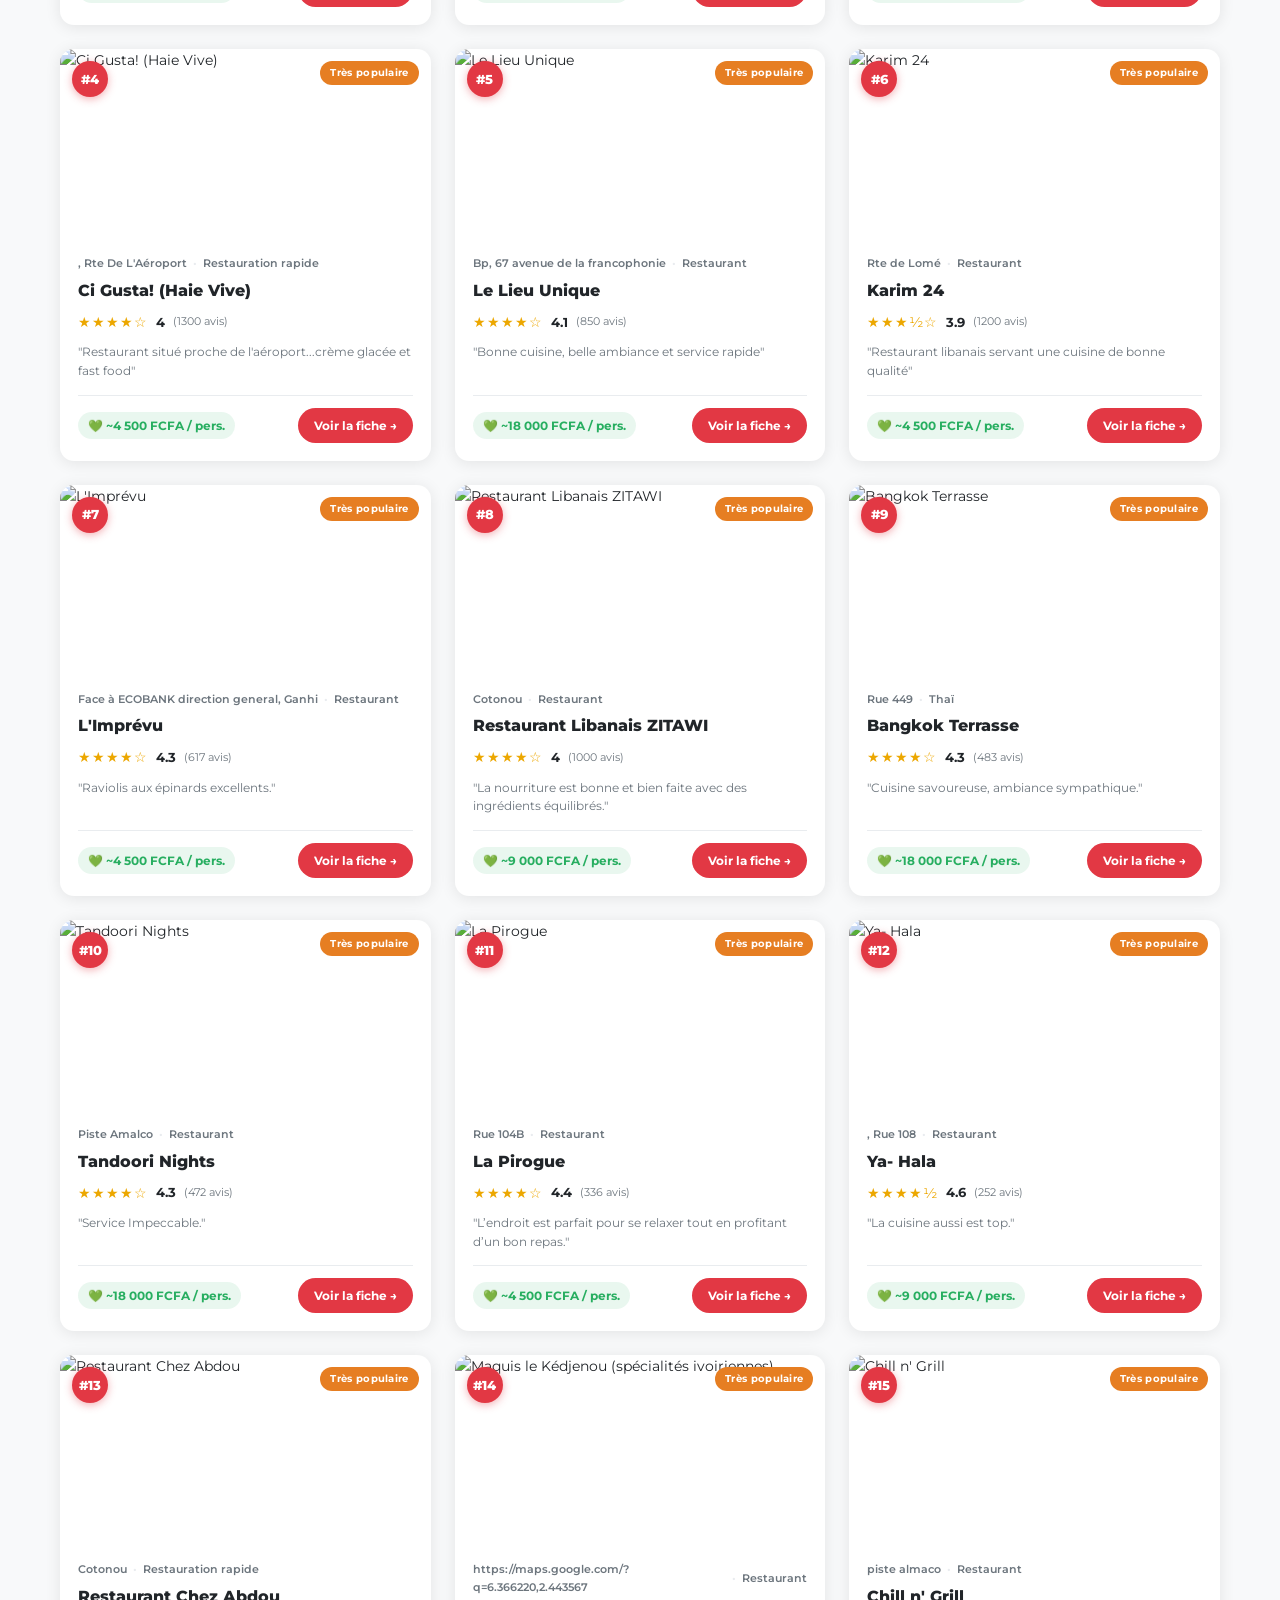
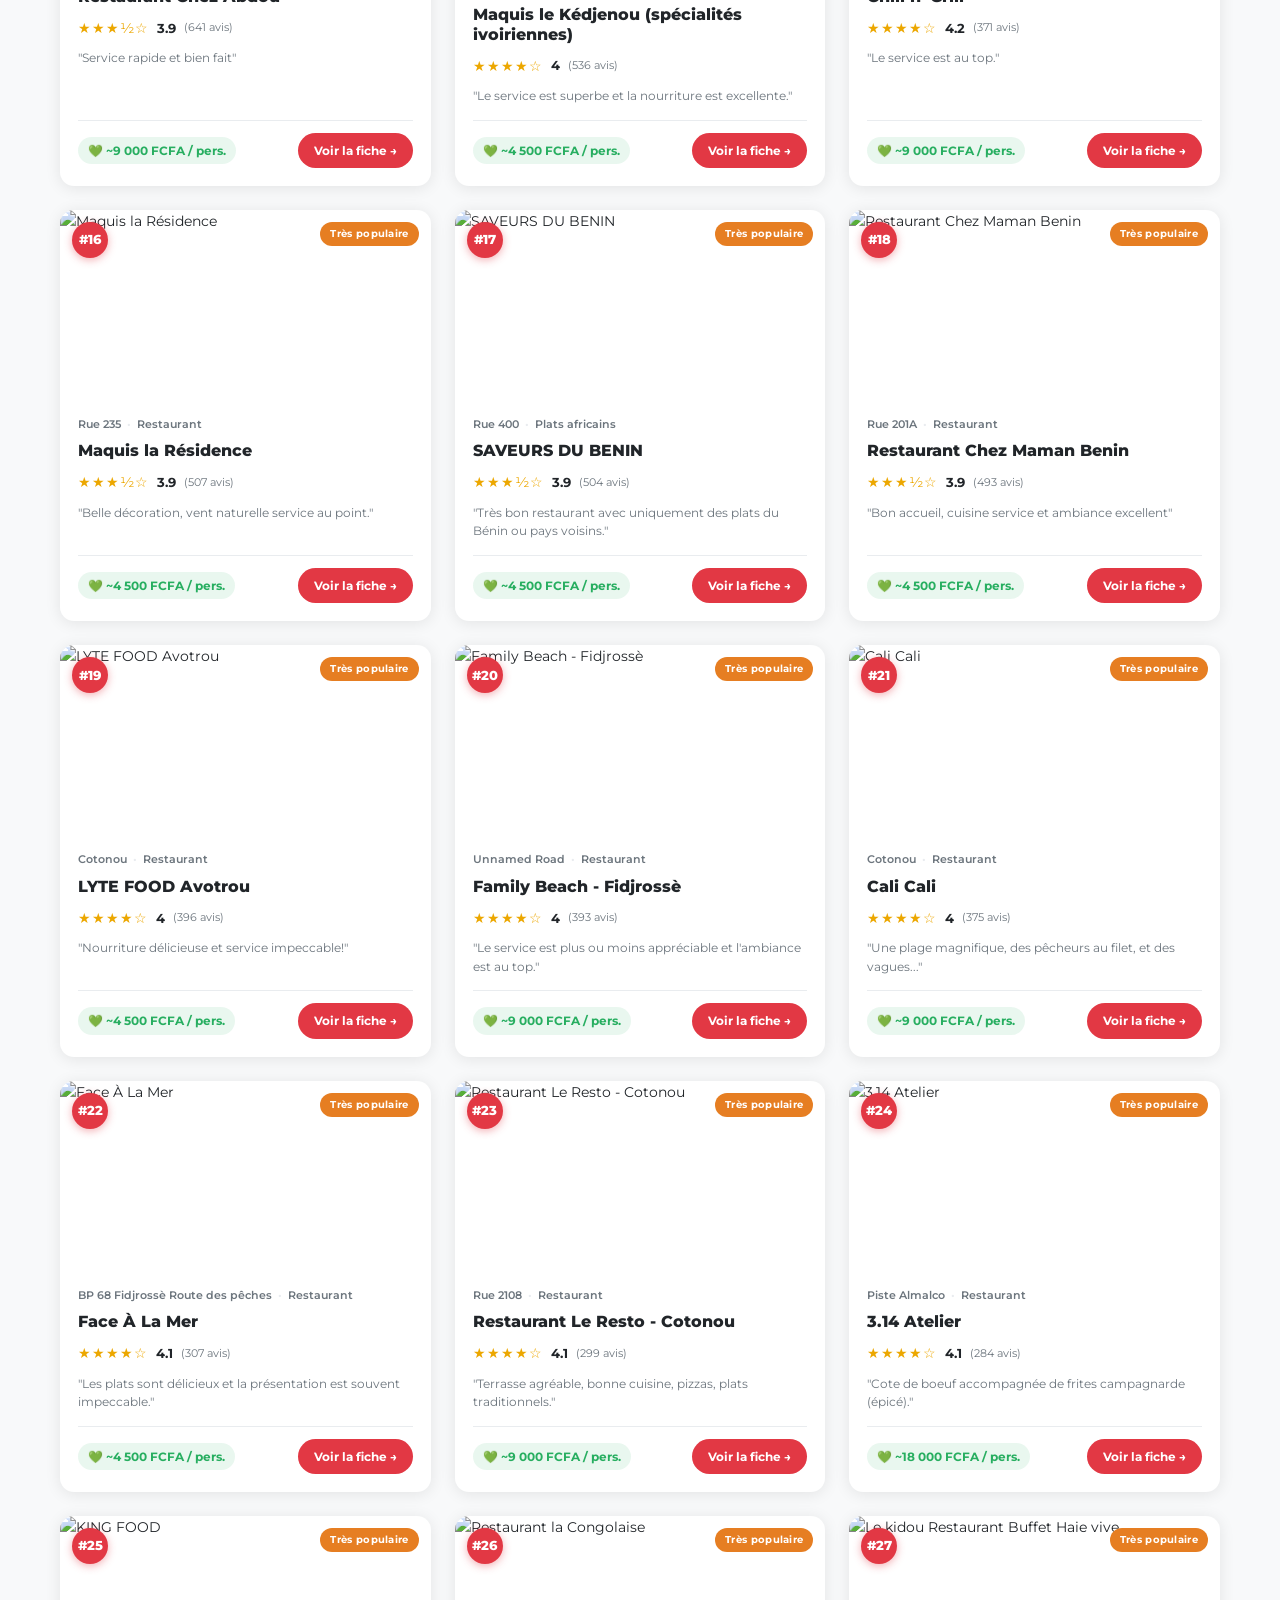
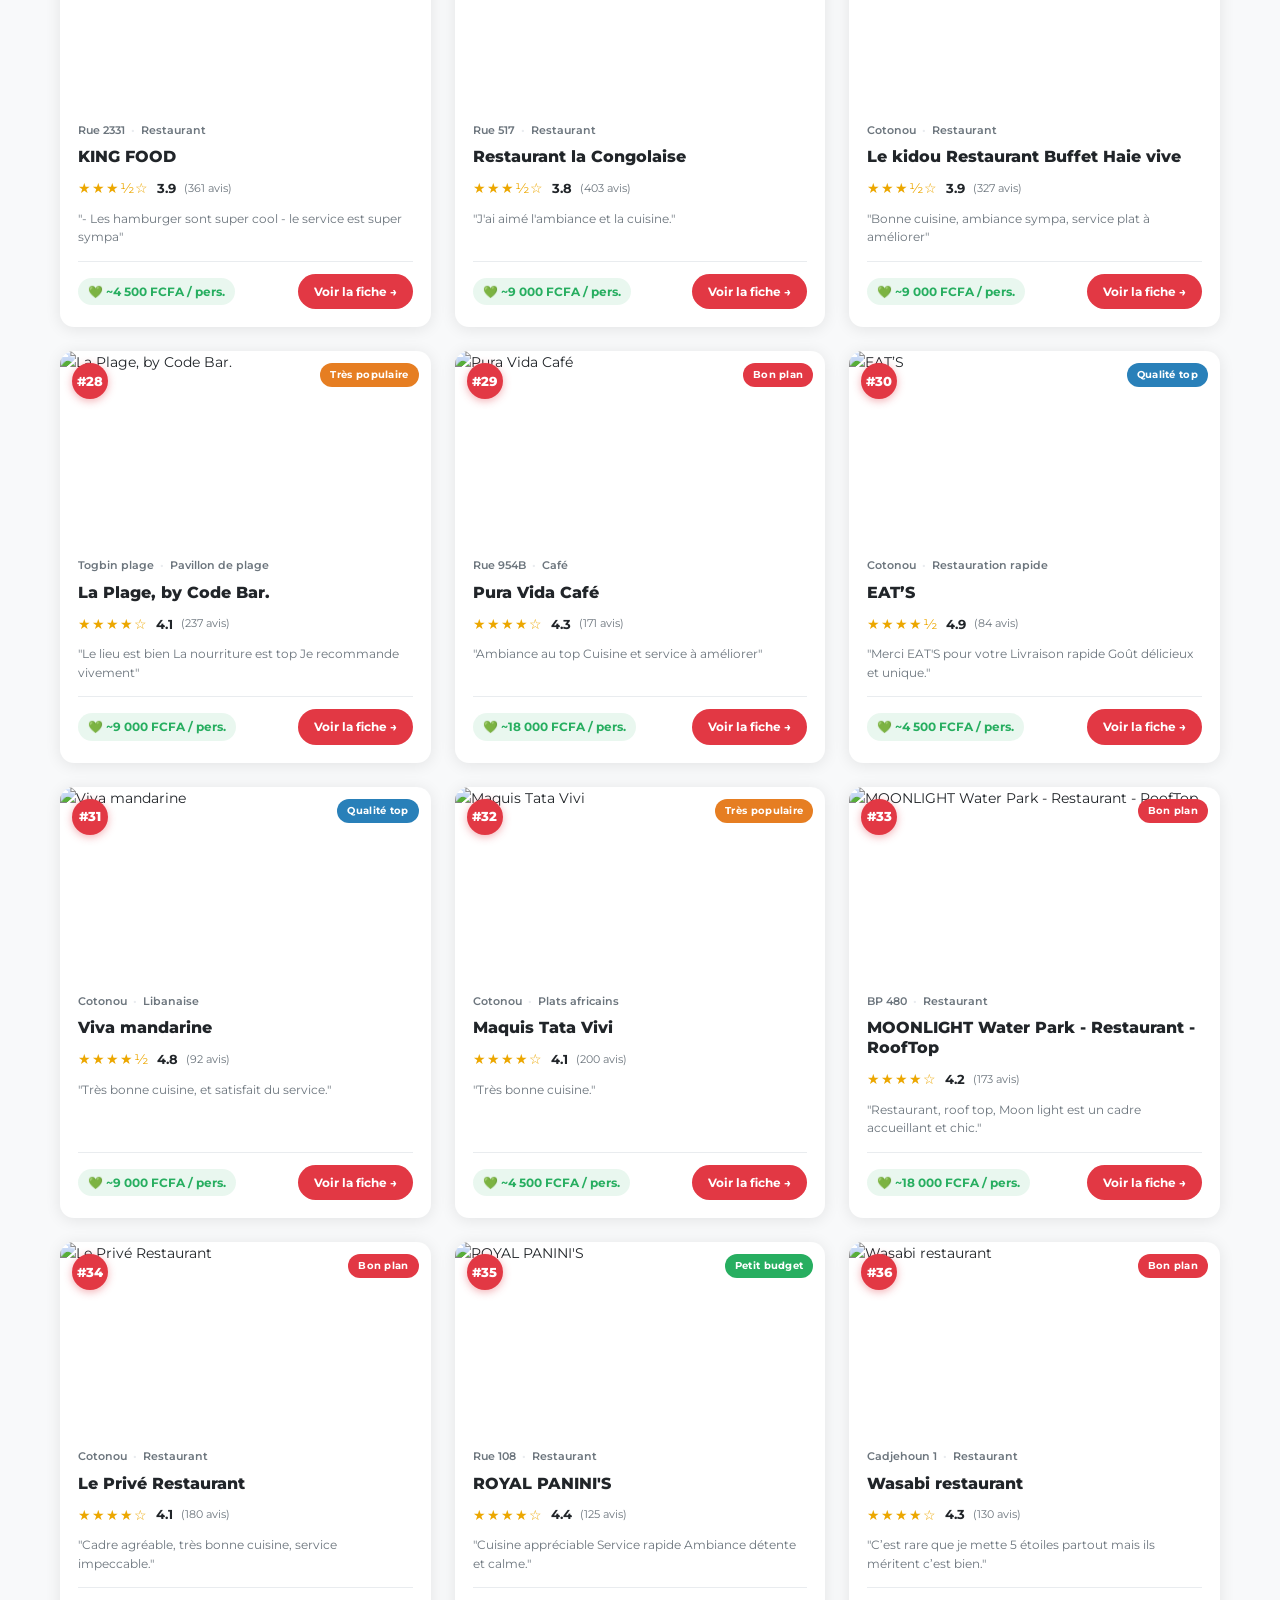
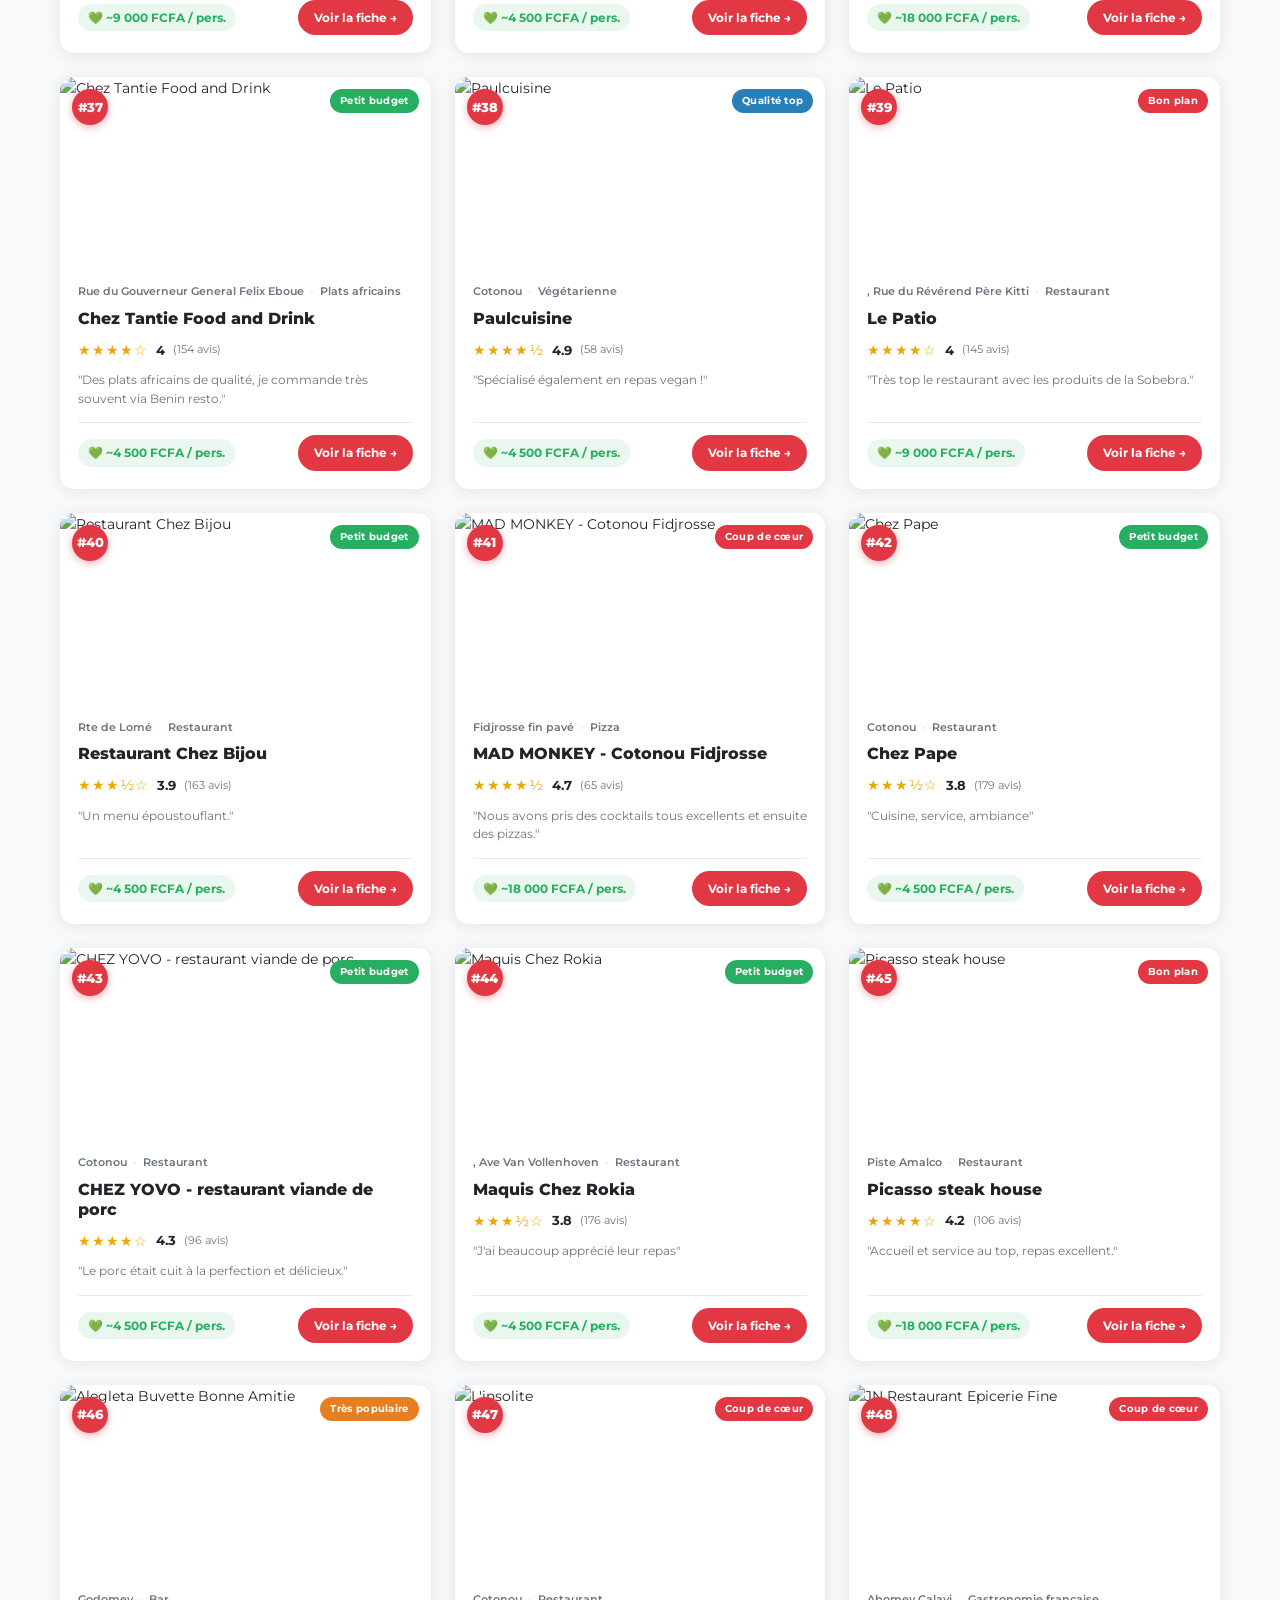
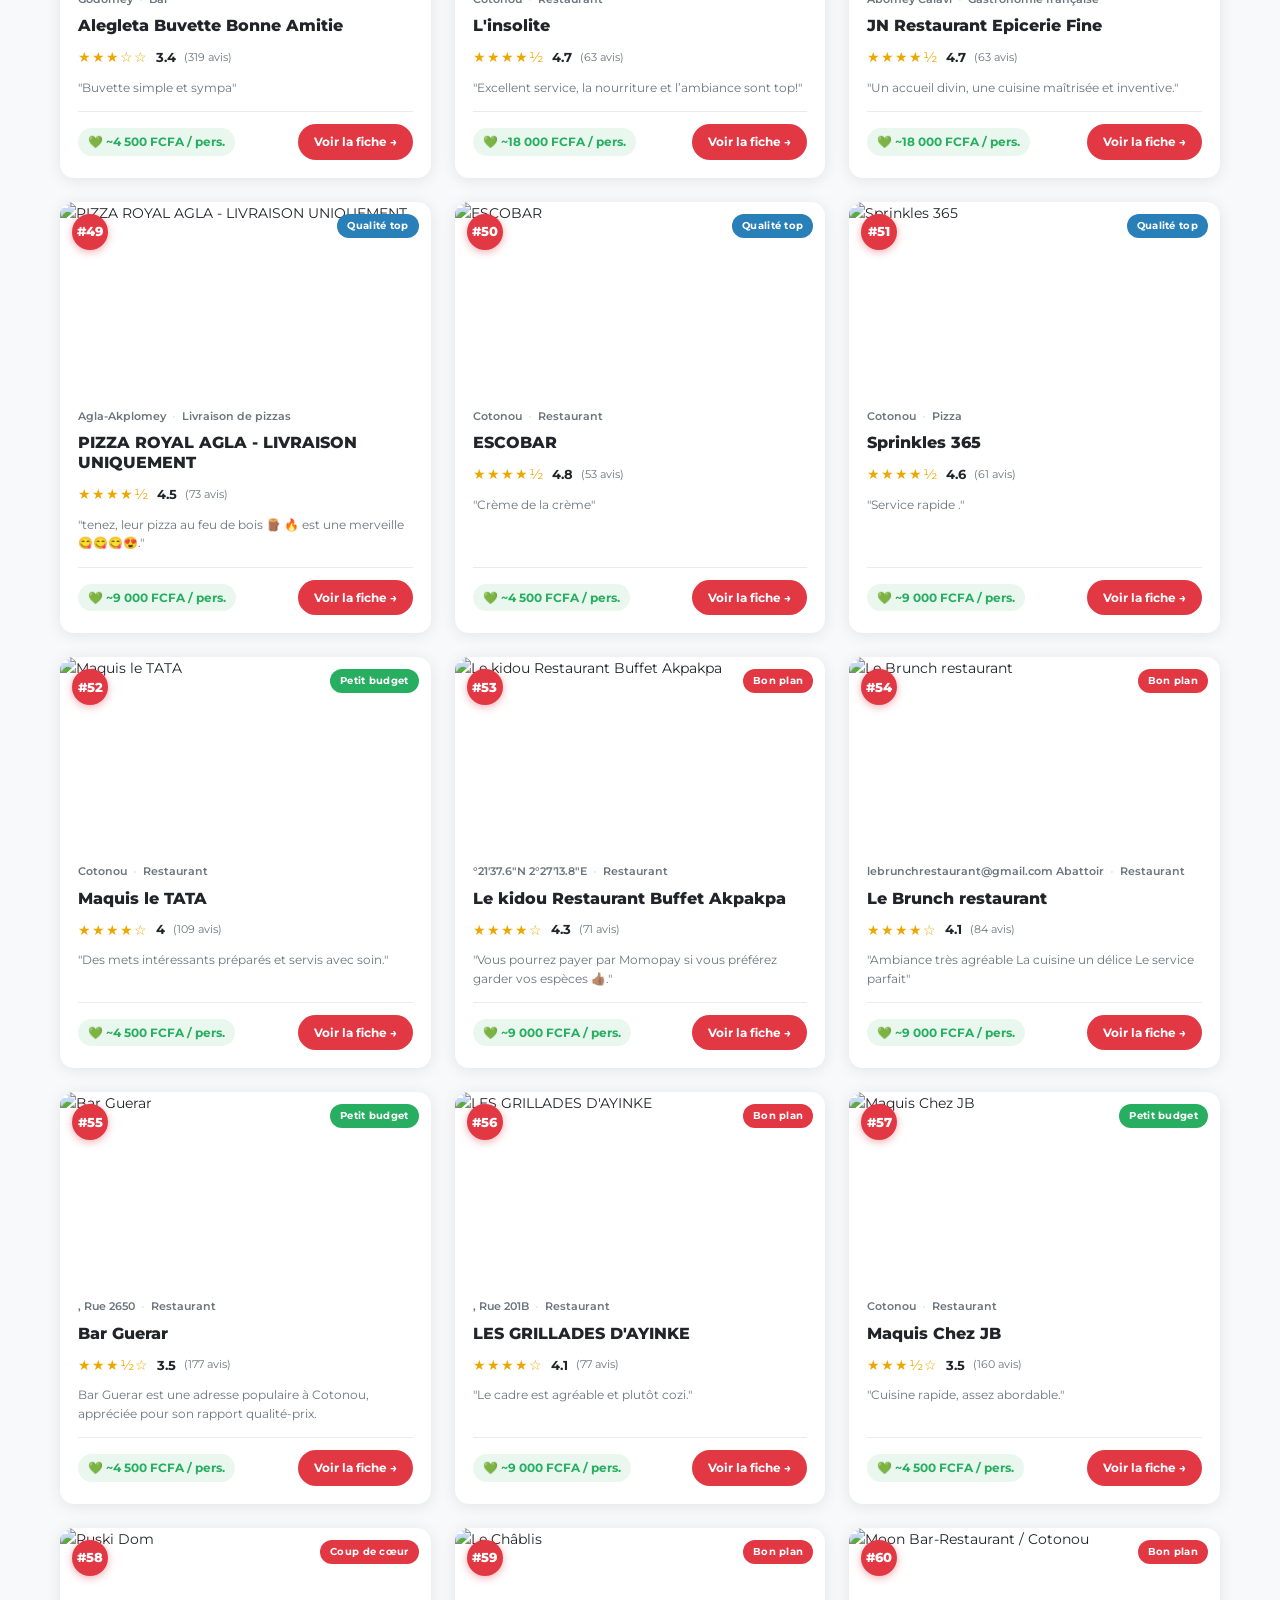
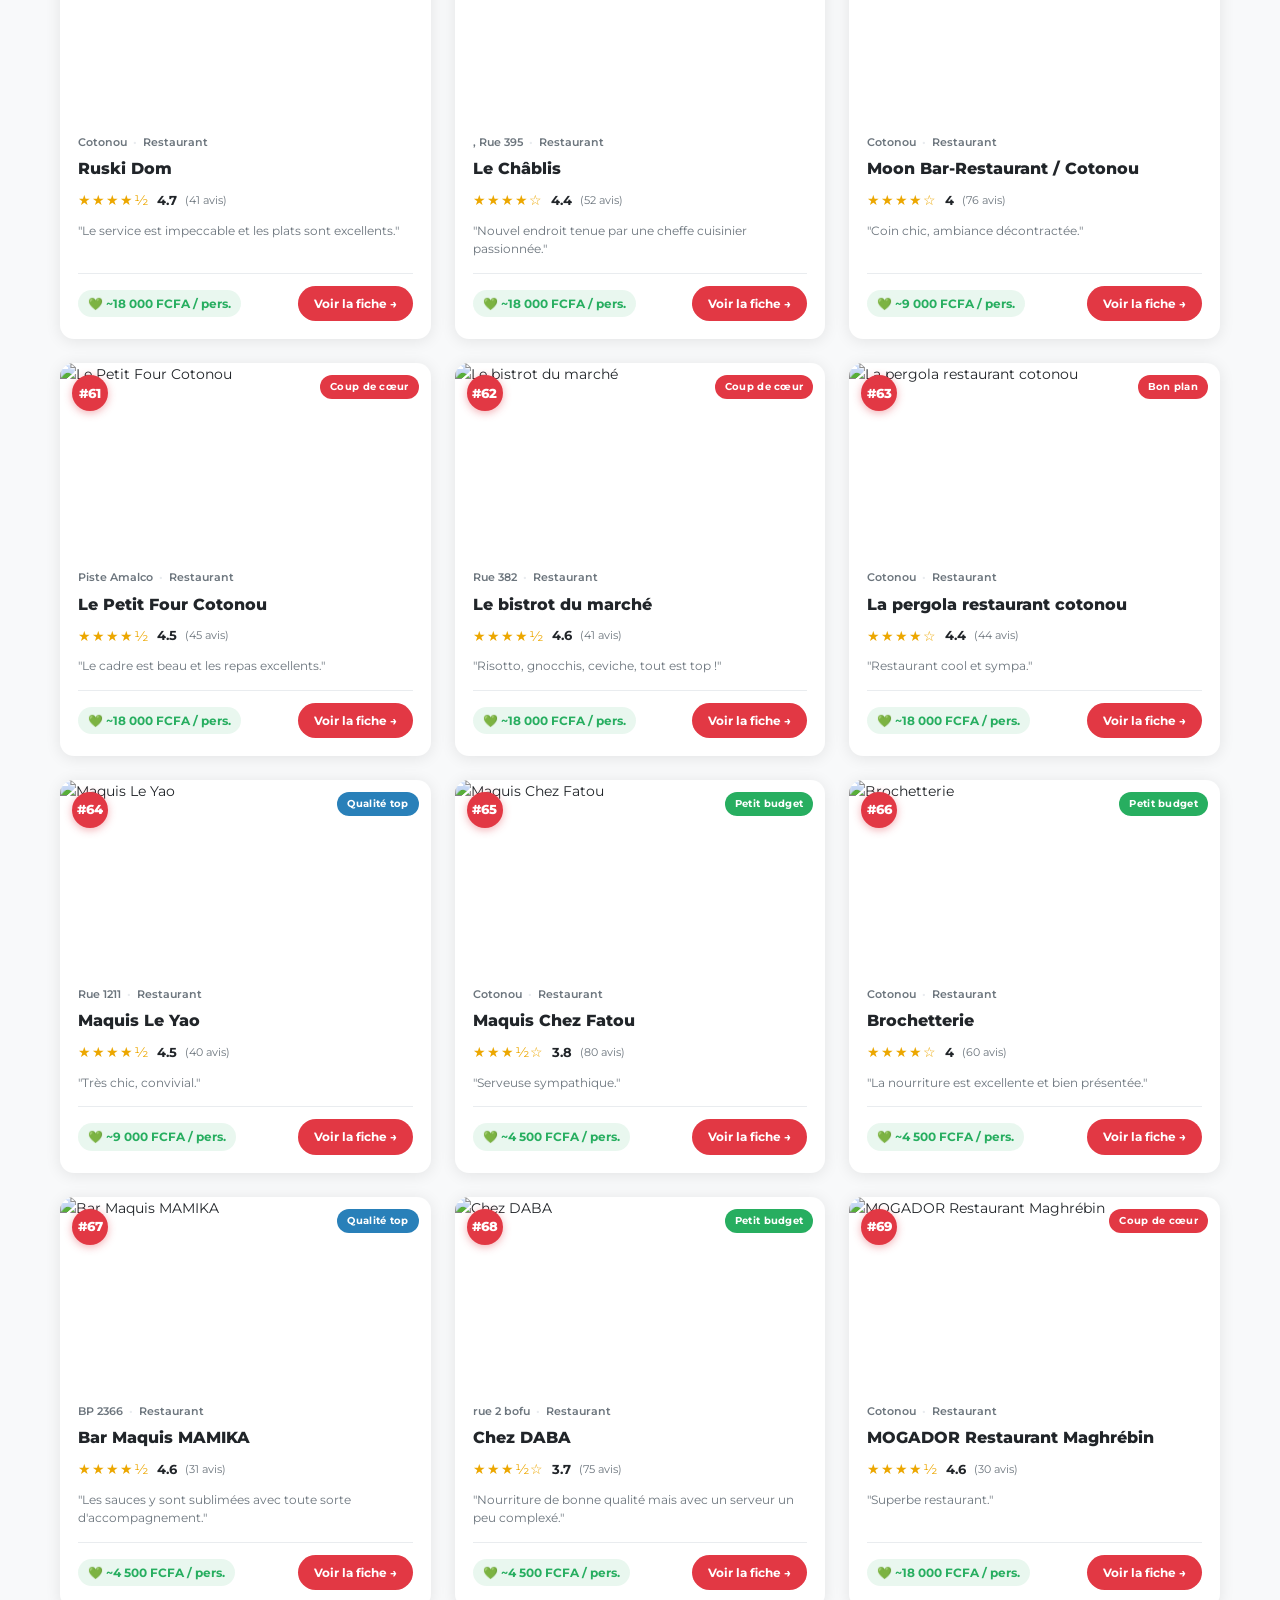
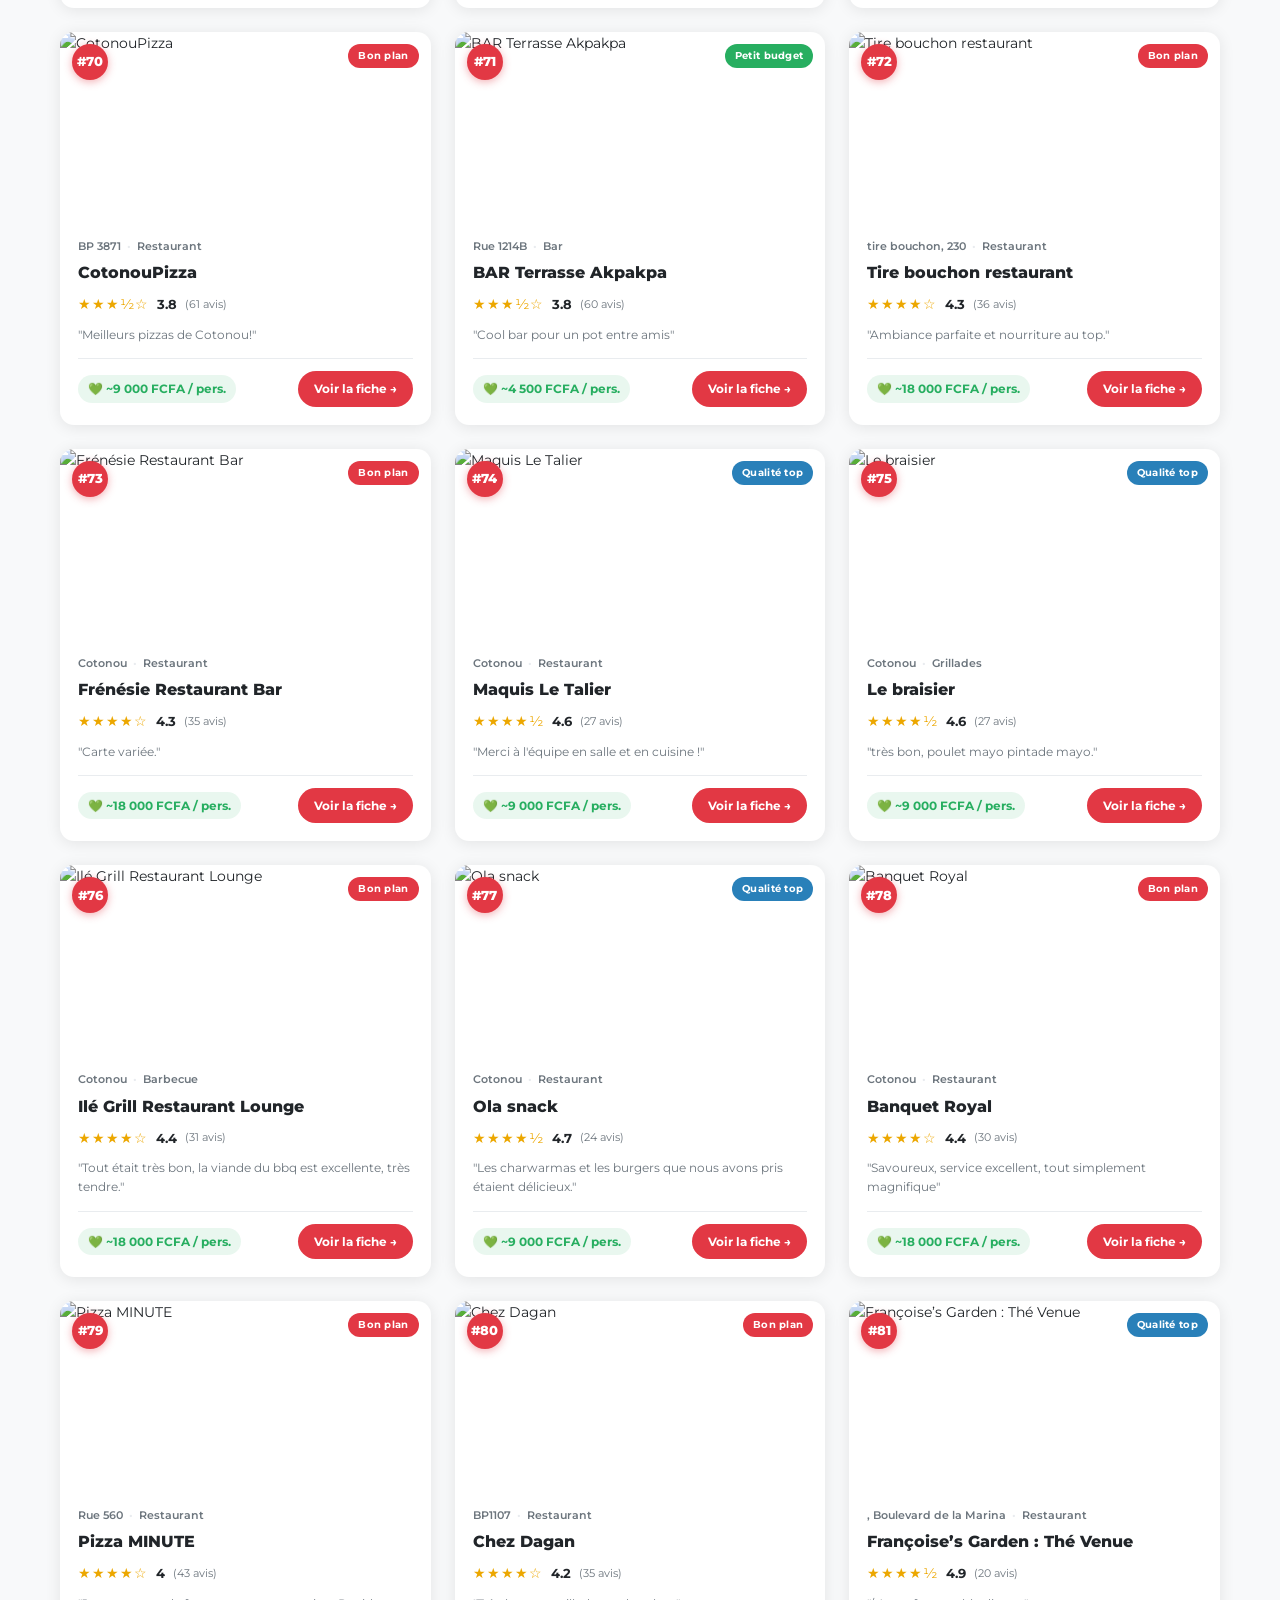
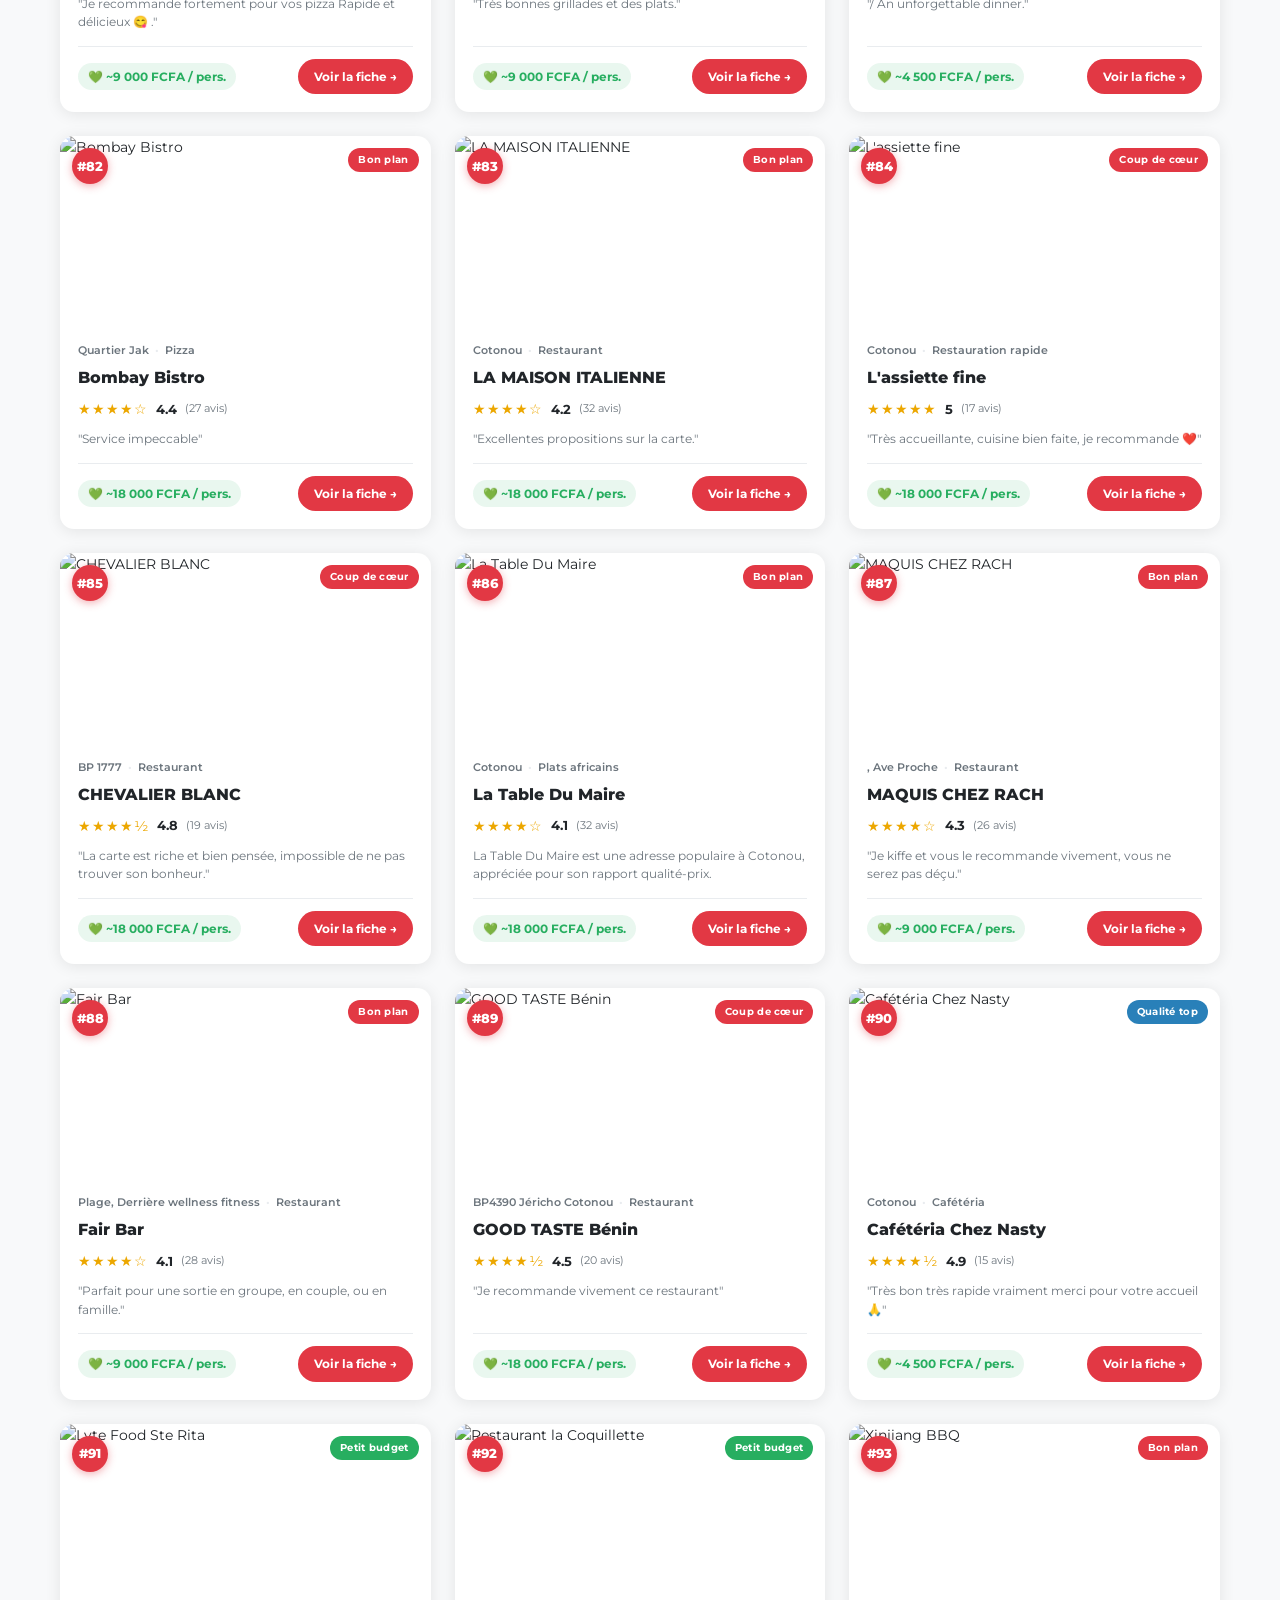
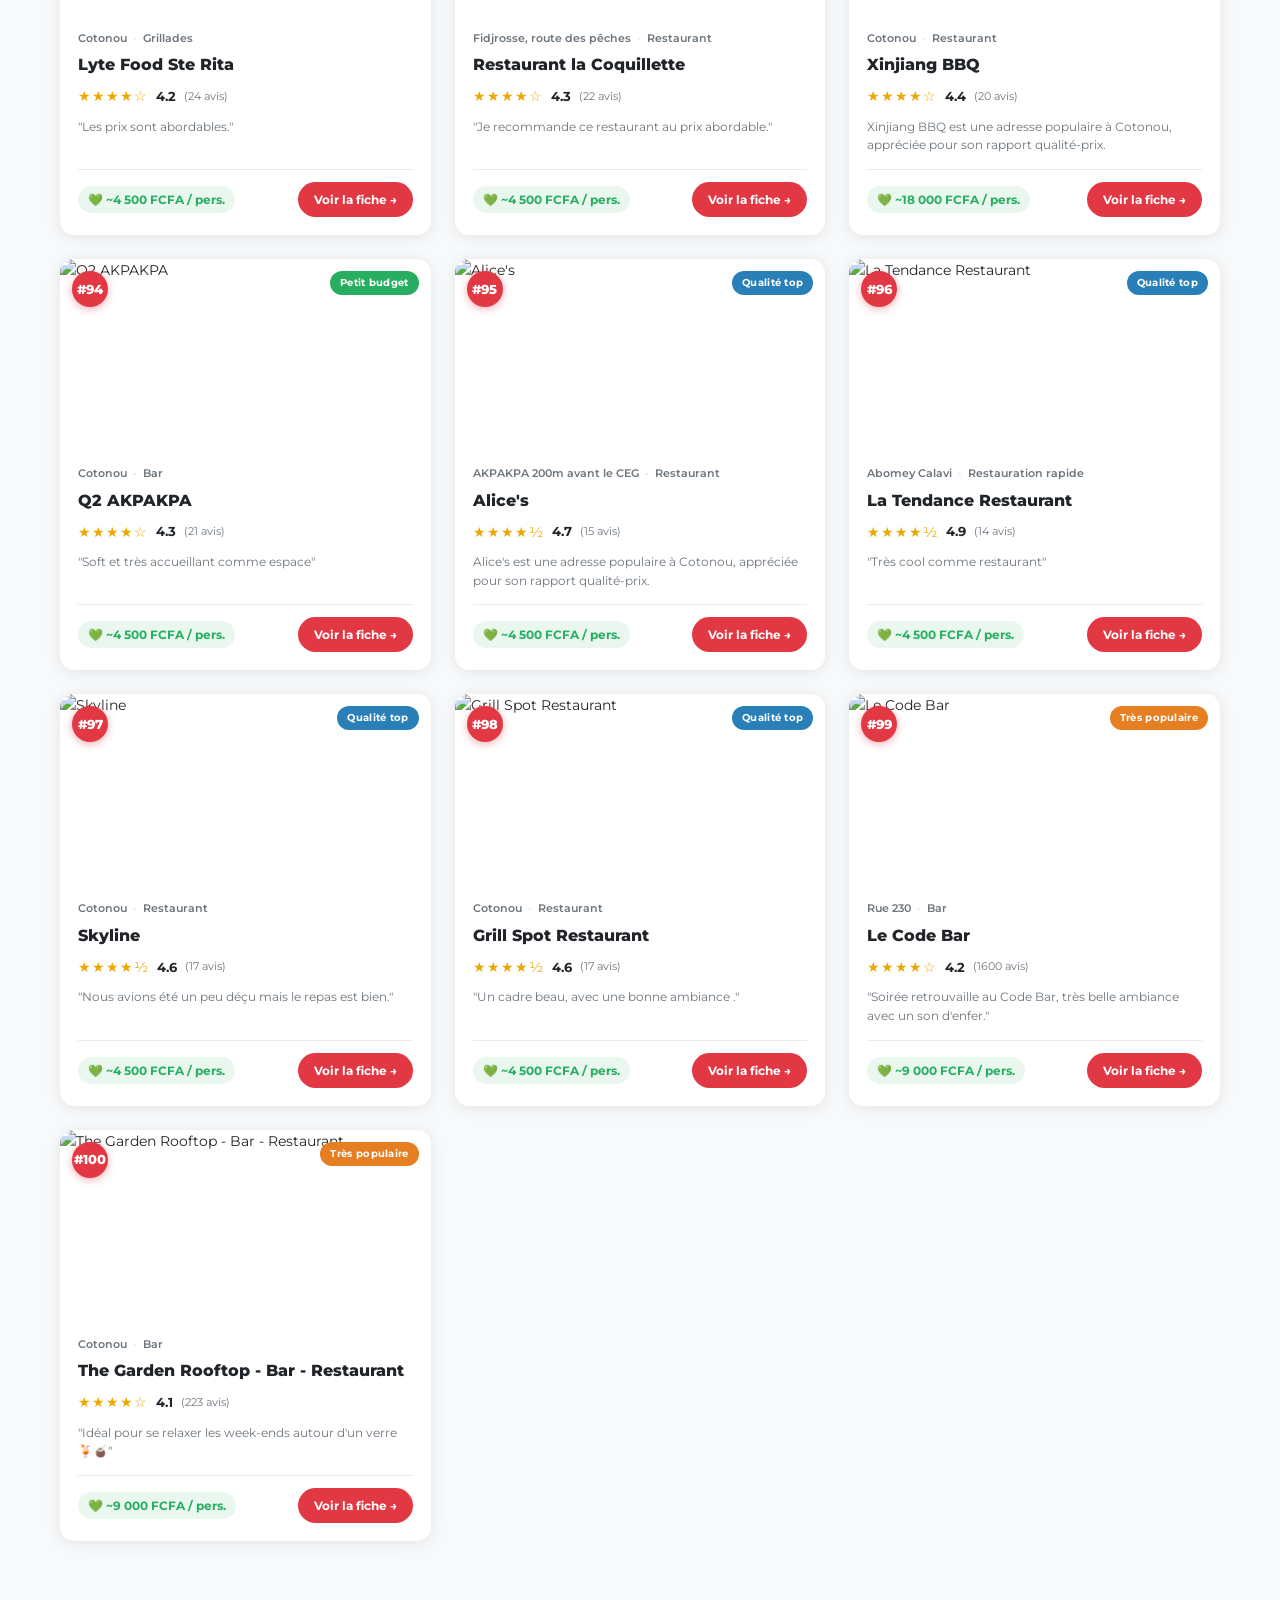
==== commit 34ffb45e: "la section filtres en colonne laterale a gauche des restaurants" ====
--- a/index.html
+++ b/index.html
@@ -76,6 +76,9 @@
   </div>
 </section>
 
+<!-- ======= FILTERS + LISTING WRAPPER ======= -->
+<div id="content-wrapper">
+
 <!-- ======= FILTERS ======= -->
 <div class="filters-bar" id="filters-panel">
   <div class="filters-inner">
@@ -125,6 +128,8 @@
   </div>
 </section>
 
+</div><!-- #content-wrapper -->
+
 <!-- ======= FOOTER ======= -->
 <footer class="site-footer">
   <div class="footer-inner">
--- a/assets/css/style.css
+++ b/assets/css/style.css
@@ -439,26 +439,15 @@
   margin: 0 4px;
 }
 
-/* Responsive */
+/* Responsive — filters inside .filters-inner become column on narrow screens (desktop fallback) */
 @media (max-width: 768px) {
   .filters-inner {
     flex-direction: column;
     align-items: stretch;
   }
-  
-  .filter-group {
-    justify-content: space-between;
-  }
-  
-  .filter-count {
-    margin-left: 0;
-    text-align: center;
-    padding-top: 8px;
-  }
-  
-  .filter-divider {
-    display: none;
-  }
+  .filter-group { justify-content: space-between; }
+  .filter-count { margin-left: 0; text-align: center; padding-top: 8px; }
+  .filter-divider { display: none; }
 }
 /* ===========================
    RESTAURANT GRID
@@ -1353,14 +1342,98 @@
   .hero h1 { font-size: 26px; }
   .hero-stats { gap: 20px; }
   .restaurant-grid { grid-template-columns: 1fr; }
-  .filters-inner { gap: 8px; }
-  .filter-count { display: none; }
   .detail-hero { height: 280px; }
   .detail-name { font-size: 24px; }
   .detail-sidebar { grid-template-columns: 1fr; }
   .related-grid { grid-template-columns: 1fr; }
   .footer-inner { flex-direction: column; gap: 28px; }
   .footer-bottom { flex-direction: column; gap: 6px; text-align: center; }
+
+  /* ── SPLIT LAYOUT : filtres en colonne latérale ── */
+  #content-wrapper {
+    display: flex;
+    align-items: flex-start;
+  }
+
+  /* Panneau de filtres = colonne collante à gauche */
+  #filters-panel {
+    max-height: none !important;        /* annule l'animation max-height du desktop */
+    width: clamp(148px, 42vw, 210px);
+    flex-shrink: 0;
+    position: sticky;
+    top: 64px;
+    height: calc(100vh - 64px);
+    overflow-y: auto;
+    overflow-x: hidden;
+    border-bottom: none;
+    border-right: 1px solid var(--border);
+    padding: 14px 10px;
+    background: white;
+    transition: width 0.3s ease, opacity 0.3s ease, padding 0.3s ease;
+    z-index: 10;
+  }
+
+  #filters-panel.filters-hidden {
+    max-height: none !important;
+    width: 0 !important;
+    padding-left: 0 !important;
+    padding-right: 0 !important;
+    opacity: 0;
+    overflow: hidden;
+    border-right: none;
+  }
+
+  /* Listing prend le reste de la largeur */
+  #listing-section {
+    flex: 1;
+    min-width: 0;
+    padding: 16px 10px 40px;
+  }
+
+  /* Intérieur du panel : colonne compacte */
+  #filters-panel .filters-inner {
+    flex-direction: column;
+    align-items: flex-start;
+    gap: 12px;
+    padding: 0;
+    max-width: none;
+    margin: 0;
+  }
+
+  #filters-panel .filter-group {
+    flex-direction: column;
+    align-items: flex-start;
+    gap: 5px;
+    justify-content: flex-start;
+    width: 100%;
+  }
+
+  #filters-panel .filter-btn {
+    white-space: normal;
+    font-size: 11px;
+    padding: 5px 10px;
+    width: 100%;
+    text-align: left;
+  }
+
+  #filters-panel #filter-cuisine,
+  #filters-panel #filter-area {
+    flex-direction: column !important;
+    gap: 4px !important;
+    width: 100%;
+  }
+
+  #filters-panel .filter-select {
+    width: 100%;
+    font-size: 12px;
+  }
+
+  #filters-panel .filter-count {
+    display: block !important;
+    font-size: 11px;
+    text-align: left;
+    margin-top: 4px;
+  }
 }
 
 @media (max-width: 480px) {
